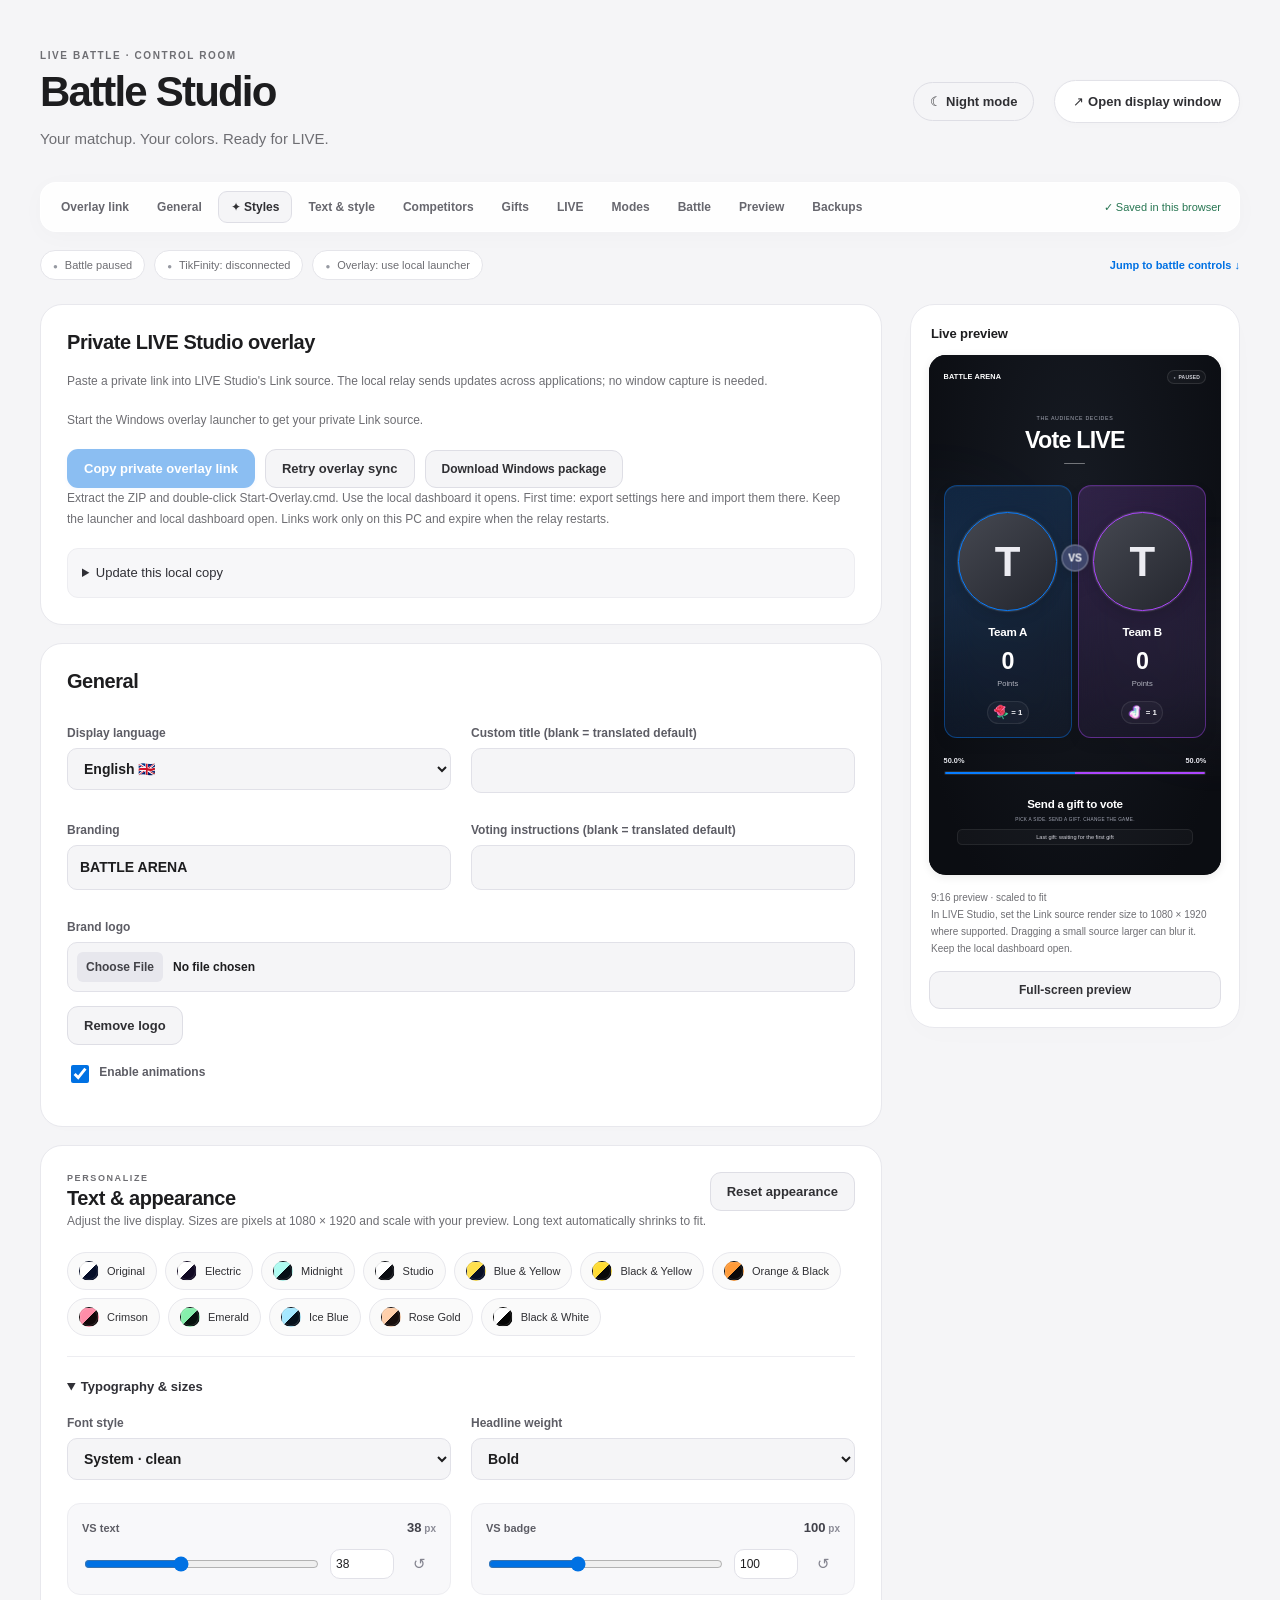
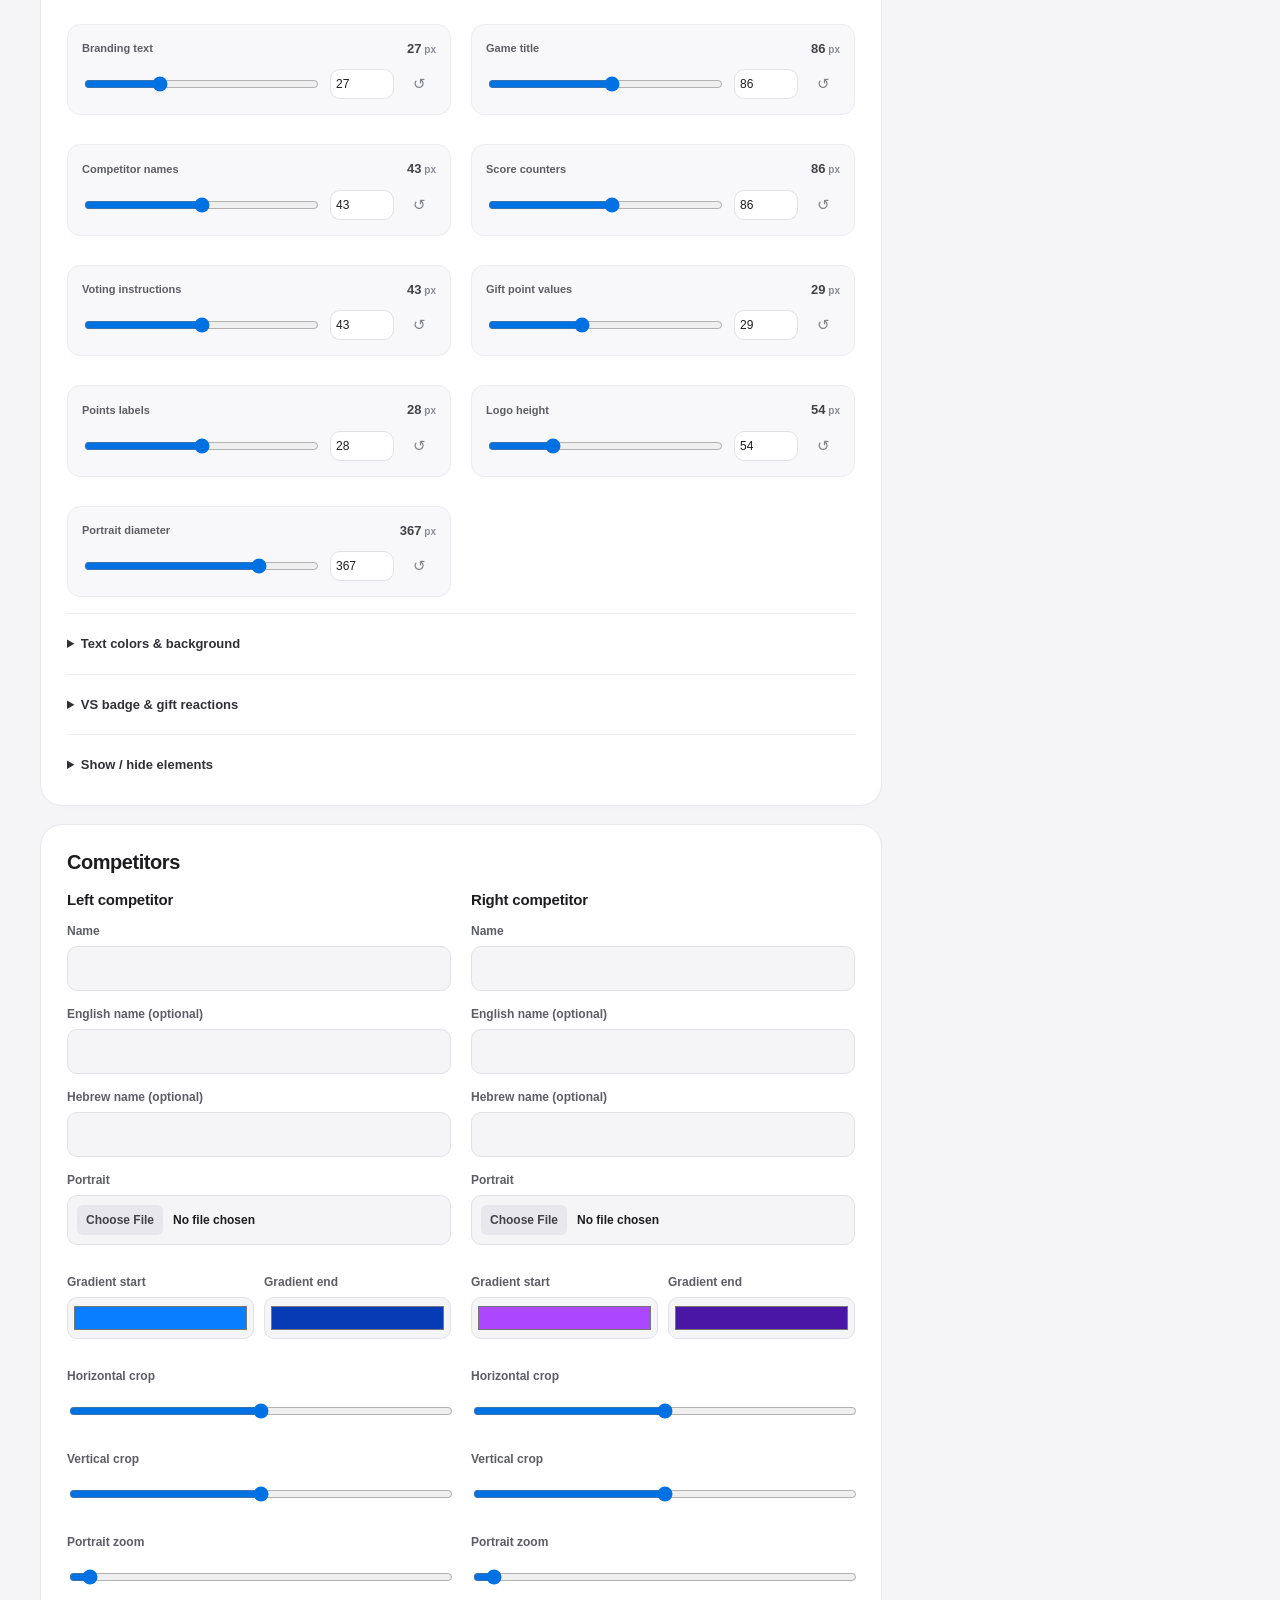
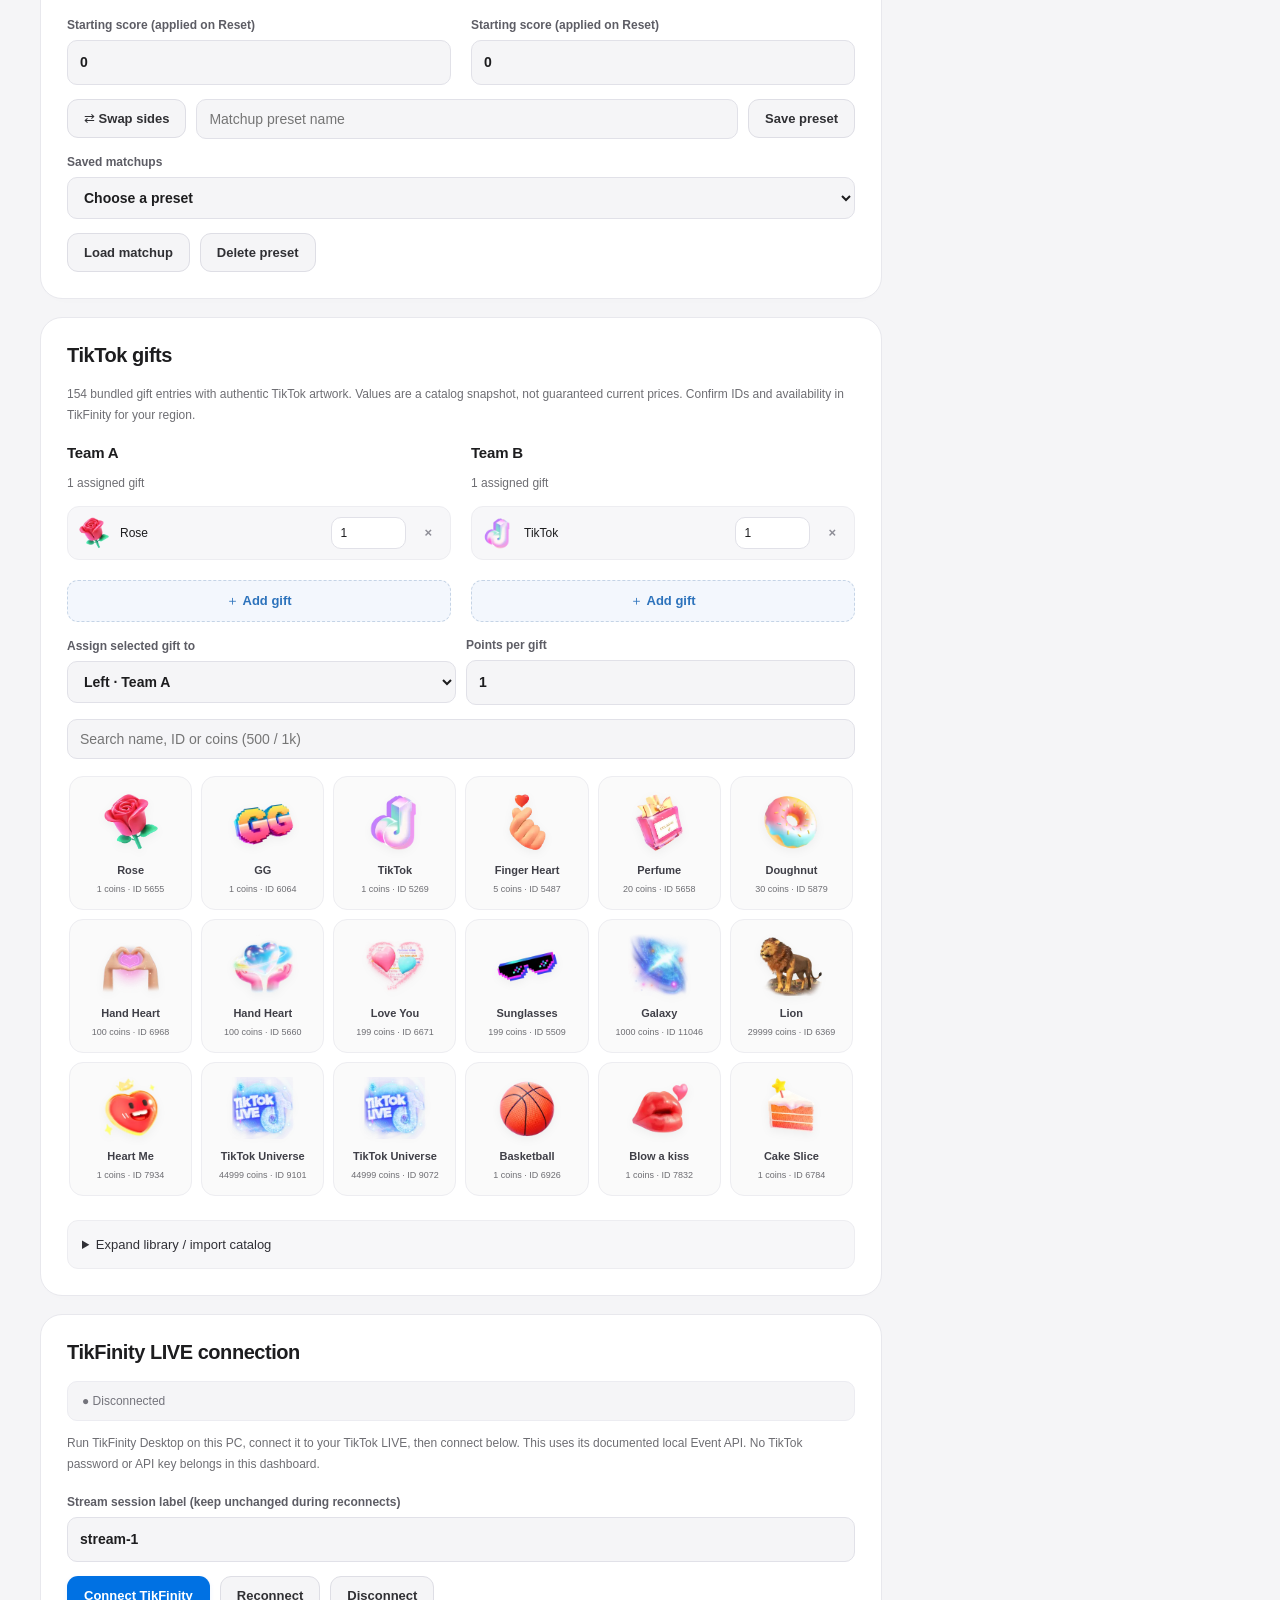
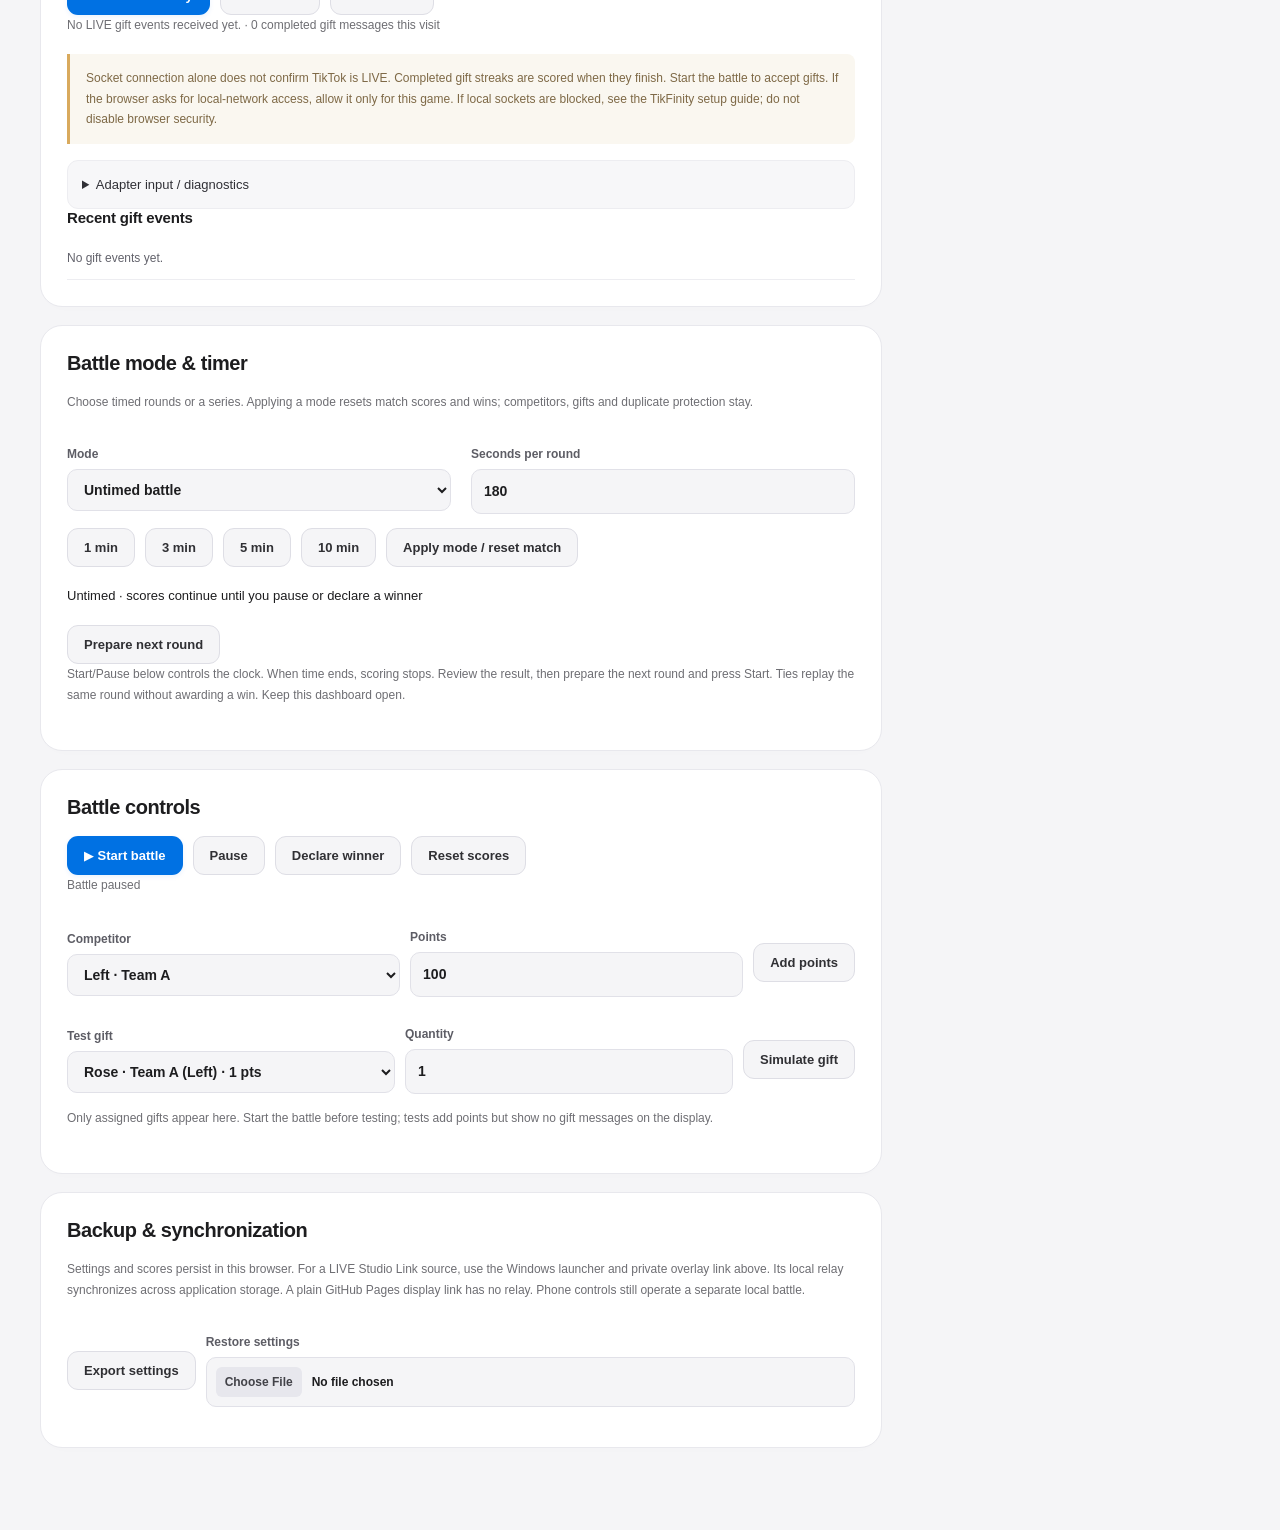
==== admin.html @ 7066bd27 "Add timed single-round, best-of-three and best-of-five modes with synchronized countdowns and win ma" ====
<!doctype html><html lang="en"><meta charset="utf-8"><meta http-equiv="Content-Security-Policy" content="default-src 'none'; script-src 'self'; style-src 'self' 'unsafe-inline'; img-src 'self' data: https:; font-src 'self'; connect-src 'self' ws://localhost:21213; frame-src 'self'; object-src 'none'; base-uri 'none'; form-action 'none'"><meta name="referrer" content="no-referrer"><meta name="viewport" content="width=device-width,initial-scale=1"><title>LIVE Battle • Control room</title><link rel="stylesheet" href="style.css"><body class="dashboard"><main class="admin"><header class="top"><div><div class="eyebrow">LIVE BATTLE · CONTROL ROOM</div><h1>Battle Studio</h1><p class="muted">Your matchup. Your colors. Ready for LIVE.</p></div><button id="night-mode" type="button" aria-label="Switch dashboard to night mode" aria-pressed="false">☾ Night mode</button><a class="button" href="index.html" target="battle-display">↗ Open display window</a></header><nav class="editor-nav" aria-label="Editor sections"><a href="#overlay-setup">Overlay link</a><a href="#general">General</a><button data-action="open-styles" type="button">✦ Styles</button><a href="#appearance">Text & style</a><a href="#competitors">Competitors</a><a href="#gifts">Gifts</a><a href="#live-connection">LIVE</a><a href="#match-modes">Modes</a><a href="#battle-controls">Battle</a><a href="#preview">Preview</a><a href="#backups">Backups</a><span id="save-state" role="status">✓ Saved in this browser</span></nav><section id="session-summary" class="session-summary" aria-label="Battle and connection summary"><span id="summary-battle"></span><span id="summary-live"></span><span id="summary-overlay"></span><a href="#battle-controls">Jump to battle controls ↓</a></section><div class="workspace"><div id="controls"></div><aside class="preview" id="preview"><h3>Live preview</h3><iframe title="Live battle preview" src="index.html"></iframe><p class="muted">9:16 preview · scaled to fit<br>In LIVE Studio, set the Link source render size to 1080 × 1920 where supported. Dragging a small source larger can blur it. Keep the local dashboard open.</p><button id="fullscreen">Full-screen preview</button></aside></div></main><dialog id="styles-dialog" class="styles-dialog" aria-labelledby="styles-heading"><header class="section-heading"><div><div class="eyebrow">CHOOSE YOUR LOOK</div><h2 id="styles-heading">Battle styles</h2></div><button data-action="close-styles" aria-label="Close styles">×</button></header><p class="muted">Choose a complete look, then fine-tune colors, fonts and VS controls. Competitors, photos, scores, gifts and visibility settings stay unchanged.</p><div id="styles-gallery" class="styles-gallery"></div></dialog><div id="toast" class="toast" role="status" aria-live="polite" hidden></div><dialog id="gift-dialog" class="gift-dialog" aria-labelledby="slot-heading"><header class="section-heading"><h2 id="slot-heading">Add gift</h2><button data-action="close-gift-slot" aria-label="Close gift picker">×</button></header><p class="muted">Choose an additional gift. Your existing gifts stay assigned. Gifts already used by either competitor are unavailable here.</p><div class="two-col"><label>Search gifts<input id="slot-search" type="search" placeholder="Name or gift ID"></label><label>Points per gift<input id="slot-points" type="number" min="1" max="1000000000" step="1" value="1"></label></div><div id="slot-gallery" class="catalog"></div><p class="muted">Click an available gift to add its new slot. Press Esc to cancel.</p></dialog><script type="module" src="admin.js"></script></body></html>
---- style.css ----
:root{color-scheme:light;font-family:-apple-system,BlinkMacSystemFont,"Segoe UI",Arial,"Noto Sans Hebrew",sans-serif;color:#1d1d1f;background:#f5f5f7;font-synthesis:none;-webkit-font-smoothing:antialiased;--blue:#0071e3;--ink:#1d1d1f;--secondary:#6e6e73;--line:#e5e5ea;--surface:#fff;--field:#f5f5f7}
*{box-sizing:border-box}body{margin:0}button,input,select,textarea{font:inherit}button,a.button{cursor:pointer;display:inline-flex;align-items:center;justify-content:center;gap:7px;border:1px solid #dedee5;border-radius:11px;background:#f5f5f7;color:#303034;padding:11px 16px;font-size:13px;font-weight:600;text-decoration:none;transition:background .16s,border-color .16s,transform .16s}button:hover,a.button:hover{background:#eaeaf0;border-color:#c8c8d1}button:active,a.button:active{transform:scale(.98)}button.primary{background:var(--blue);border-color:transparent;color:white;box-shadow:0 2px 5px #0071e315}button.primary:hover{background:#0077ed}button:disabled{cursor:not-allowed;opacity:.45;transform:none}button:focus-visible,a:focus-visible,input:focus-visible,select:focus-visible,textarea:focus-visible,summary:focus-visible{outline:3px solid #007aff77;outline-offset:3px}input,select,textarea{width:100%;min-width:0;background:var(--field);border:1px solid #e1e1e8;color:var(--ink);border-radius:10px;padding:11px 12px;font-size:14px}input:focus,select:focus,textarea:focus{border-color:#80b6f1}input[type=checkbox]{width:18px;height:18px;accent-color:var(--blue);vertical-align:middle;margin-inline-end:7px}input[type=color]{height:42px;padding:4px;cursor:pointer}input[type=range]{accent-color:var(--blue)}input[type=file]{font-size:12px;padding:9px}input::file-selector-button{border:0;border-radius:6px;padding:6px 9px;margin-inline-end:10px;background:#e7e7ed;color:#424248;font:inherit}input:disabled{opacity:.6}label{display:block;color:#5d5d65;font-size:12px;font-weight:600;line-height:1.5;margin:14px 0}label input,label select{margin-top:6px}h1,h2,h3,p{margin-top:0}h1,h2,h3{color:inherit}html{scroll-behavior:smooth;scroll-padding-top:100px}summary{cursor:pointer;color:#303036;font-size:13px;line-height:1.5}::selection{background:#007aff25}
/* Control room */
.admin{max-width:1450px;margin:auto;padding:42px 40px 64px}.top{display:flex;justify-content:space-between;align-items:center;gap:20px;margin:8px 0 30px}.top .eyebrow{margin-bottom:8px}.top h1{font-size:42px;font-weight:700;line-height:1.1;letter-spacing:-1.8px;margin:0 0 11px}.top .muted{font-size:15px;max-width:560px;margin:0}.top>a.button{background:white;border-color:#e2e2e8;box-shadow:0 2px 10px #00000004;padding:13px 18px;border-radius:30px;white-space:nowrap}.eyebrow{font-size:10px;font-weight:700;color:#6e6e73;letter-spacing:1.6px}.muted{color:var(--secondary);font-size:12px;line-height:1.75}.editor-nav{position:sticky;top:12px;z-index:5;display:flex;align-items:center;flex-wrap:wrap;gap:4px;padding:8px;background:#ffffffd9;backdrop-filter:blur(24px);-webkit-backdrop-filter:blur(24px);border:1px solid #ffffffef;border-radius:16px;box-shadow:0 4px 25px #00000006;margin:0 0 26px}.editor-nav a{font-size:12px;font-weight:600;color:#67676e;text-decoration:none;border-radius:9px;padding:9px 12px;transition:background .16s,color .16s}.editor-nav a:hover{background:#f0f0f5;color:#1d1d1f}.editor-nav #save-state{margin-inline-start:auto;color:#267551;font-size:11px;white-space:nowrap;padding:6px 10px}.editor-nav #save-state.save-error{color:#b13a35}.workspace{display:grid;grid-template-columns:minmax(0,1fr) 330px;gap:28px;align-items:start}.panel{background:var(--surface);border:1px solid #e8e8ed;border-radius:22px;padding:26px;margin-bottom:18px;box-shadow:0 4px 18px #00000002;scroll-margin-top:95px}.panel h2{font-size:20px;letter-spacing:-.45px;font-weight:650;margin-bottom:17px}.panel h3{font-size:15px;letter-spacing:-.2px;font-weight:650;margin-bottom:12px}.panel>.muted{margin-bottom:18px}.row{display:flex;gap:10px;align-items:center;flex-wrap:wrap}.row>*{flex:1;min-width:0}.row button,.row a.button{flex:initial}.row a.button{font-size:12px;text-align:center}.two-col{display:grid;grid-template-columns:minmax(0,1fr) minmax(0,1fr);gap:20px}.section-heading{display:flex;align-items:center;justify-content:space-between;gap:15px}.section-heading h2{margin:4px 0 0}.section-heading .eyebrow{font-size:9px}.small{font-size:12px}.panel details{margin-top:16px}.panel details:not(.design-group){padding:14px;background:#f7f7f9;border:1px solid #ededf1;border-radius:11px}.notice{border-inline-start:3px solid #d9aa5d;background:#faf7f0;border-radius:0 8px 8px 0;padding:14px 16px;font-size:12px;line-height:1.7;color:#7e6946}.status{font-size:12px;color:#847052}.toast{position:fixed;bottom:24px;left:50%;transform:translateX(-50%);max-width:min(560px,92vw);background:#29292eec;backdrop-filter:blur(20px);color:#fff;padding:14px 21px;border:1px solid #ffffff16;border-radius:14px;box-shadow:0 8px 35px #0002;z-index:20;font-size:13px;line-height:1.5}.portrait-control{width:72px;height:72px;object-fit:cover;border-radius:50%;border:3px solid #fff;box-shadow:0 0 0 1px #e5e5eb;margin-inline-end:12px;vertical-align:middle}.event-list{max-height:200px;overflow:auto;font-size:12px}.event-list p{padding:10px 0;border-bottom:1px solid #ededf1;color:#62626b;margin:0}
/* Appearance */
.design-panel{background:#fff}.design-group{margin-top:20px;border-top:1px solid #ededf1;padding-top:16px}.design-group summary{font-weight:600;font-size:13px;padding:4px 0}.design-control{min-width:0;background:#f8f8fa;padding:14px;border:1px solid #ededf1;border-radius:13px;margin-top:9px}.design-control>label{display:flex;justify-content:space-between;gap:8px;align-items:center;margin:0 0 10px;font-size:11px}.design-control label span{font-size:10px;color:#8b8b96;white-space:nowrap}.design-control output{font-weight:650;font-size:13px;color:#42424a;font-variant-numeric:tabular-nums}.design-range{display:flex;align-items:center;gap:9px}.design-range input[type=range]{flex:1;min-width:0;padding:0;height:24px;background:transparent;border:0}.design-range input[type=number]{width:64px;background:white;padding:7px 5px;font-size:12px}.design-range button{padding:6px 9px;font-size:15px;background:transparent;border-color:transparent;color:#858590}.theme-picker{display:flex;gap:8px;flex-wrap:wrap;margin:20px 0}.theme-picker button{display:flex;align-items:center;gap:8px;font-size:11px;font-weight:500;border-radius:30px;padding:8px 11px;background:#fafafa;border-color:#e8e8ed}.theme-picker button[aria-pressed=true]{border-color:#7eafe4;background:#f0f6fe;box-shadow:0 0 0 2px #0071e309}.theme-swatch{display:inline-block;flex-shrink:0;width:20px;height:20px;border-radius:50%;border:1px solid #00000012;box-shadow:inset 0 0 0 1px #ffffff22}.color-grid{display:grid;grid-template-columns:repeat(auto-fit,minmax(105px,1fr));gap:10px}.color-grid label{margin-bottom:4px}.color-grid input[type=color]{background:#f8f8fa;border-radius:11px}.visibility-grid{display:grid;grid-template-columns:1fr 1fr;gap:0 12px}.toggle{display:flex;align-items:center;gap:9px;padding:11px 12px;background:#f7f7fa;border:1px solid #efeff3;border-radius:11px;font-weight:500}.toggle input{margin:0;flex-shrink:0;width:17px;height:17px}.preview{position:sticky;top:105px;align-self:start;background:white;border:1px solid #e8e8ed;border-radius:24px;padding:18px;box-shadow:0 8px 30px #00000003;scroll-margin-top:95px}.preview h3{font-size:13px;letter-spacing:-.1px;font-weight:600;margin:3px 2px 14px}.preview iframe{display:block;width:100%;aspect-ratio:9/16;border:0;border-radius:17px;background:#0a0b0e;box-shadow:0 2px 10px #00000015}.preview>.muted{font-size:10px;margin:14px 2px;line-height:1.7}.preview>button{width:100%;font-size:12px;background:#f5f5f7}
/* Gift picker */
.catalog{display:grid;grid-template-columns:repeat(auto-fill,minmax(110px,1fr));gap:9px;max-height:430px;overflow:auto;margin-top:15px;padding:2px}.gift-card{display:block;min-width:0;padding:14px 7px 12px;text-align:center;background:#fafafa;border-color:#ededf1;border-radius:14px}.gift-card:hover{background:#f2f5f9;border-color:#cad9e9}.gift-card img{display:block;width:62px;height:62px;object-fit:contain;margin:0 auto 10px;filter:drop-shadow(0 3px 4px #0000000c)}.gift-card b{display:block;font-size:11px;font-weight:600;color:#3f3f47;line-height:1.4}.gift-card small{display:block;font-size:9px;font-weight:400;color:#6e6e73;margin-top:5px;line-height:1.5}.mapping{display:flex;align-items:center;gap:9px;margin:8px 0;background:#f7f7f9;padding:9px;border:1px solid #ededf1;border-radius:12px}.mapping img{width:34px;height:34px;object-fit:contain}.mapping span{flex:1;min-width:0;overflow-wrap:anywhere;font-size:12px}.mapping input{width:75px;background:white;font-size:12px;padding:8px}.mapping button{padding:5px 8px;color:#8d8d96;background:transparent;border-color:transparent}.add-gift-button{width:100%;margin-top:12px;border-style:dashed;border-color:#c5d4e6;background:#f3f7fd;color:#2d73bc;padding:11px}.gift-dialog{width:min(720px,94vw);max-height:88vh;overflow:auto;border:1px solid #e2e2e9;border-radius:24px;background:#fffffffa;backdrop-filter:blur(24px);color:var(--ink);padding:25px;box-shadow:0 25px 100px #0002}.gift-dialog::backdrop{background:#15151e66;backdrop-filter:blur(7px)}.gift-dialog h2{font-size:20px;letter-spacing:-.5px;margin:0}.gift-dialog .section-heading{margin-bottom:13px}.gift-dialog .catalog{max-height:46vh}.gift-used{display:block;font-size:9px;color:#6e6e73;margin-top:5px}.gift-card:disabled{opacity:.4}.gift-dialog .gift-card:focus-visible{outline-offset:-3px}#live-status{padding:12px 14px;background:#f5f5f7;border:1px solid #ececf1;border-radius:10px;margin-bottom:12px;color:#74747c}#live-status[data-state=connected],#overlay-status[data-state=ready]{color:#267551}#live-status[data-state=error],#live-status[data-state=warning],#overlay-status[data-state=error]{color:#a66a23}
/* Broadcast canvas */
.display{color-scheme:dark;background:#08090c;display:grid;place-items:center;min-height:100vh;color:#f5f5f7}.game{width:min(100vw,56.25vh);aspect-ratio:9/16;position:relative;overflow:hidden;background:radial-gradient(ellipse at 50% 30%,color-mix(in srgb,var(--glow,#202631),var(--background,#0b0d12) 45%),var(--background,#0b0d12) 85%);container-type:inline-size;padding:5cqw;color:#f5f5f7}.scene{position:relative;width:100%;transform-origin:top center}.game header{display:flex;justify-content:space-between;align-items:center;gap:3cqw;position:relative;min-height:5cqw}.game .brand{font-size:var(--brandSize,2.5cqw);font-weight:600;color:var(--brandColor,#f5f5f7);letter-spacing:.05cqw;display:flex;align-items:center;gap:2cqw;min-width:0;max-width:72%;line-height:1.25;overflow-wrap:anywhere}.game .brand-text{min-width:0;display:block;overflow-wrap:anywhere;line-height:1.25}.game .brand img{height:var(--logoSize,5cqw);max-width:25cqw;object-fit:contain;flex-shrink:0}.live-dot{font-size:1.9cqw;font-weight:600;border:1px solid #ffffff1c;background:#ffffff08;border-radius:5cqw;padding:1.2cqw 2cqw;color:#d1d1d8;white-space:nowrap;flex-shrink:0;letter-spacing:.08cqw}.live-dot:before{content:'●';color:#9699a7;margin-inline-end:1cqw;font-size:1.4cqw}.intro{text-align:center;letter-spacing:.25cqw;color:#a7aab7;font-size:2cqw;font-weight:500;margin-top:12cqw}.game h1{text-align:center;font-size:var(--titleSize,8cqw);color:var(--titleColor,#f5f5f7);line-height:1.12;letter-spacing:-.3cqw;margin:2cqw 0;font-weight:var(--headline-weight,700);overflow-wrap:anywhere}.title-line{height:.3cqw;width:8cqw;background:#ffffff66;margin:4cqw auto 8cqw;border-radius:4cqw}.arena{display:flex;position:relative;gap:2.4cqw;direction:ltr}.team{width:50%;min-width:0;text-align:center;border:1px solid color-mix(in srgb,var(--team),transparent 60%);border-radius:5cqw;padding:3cqw 1.5cqw 5cqw;background:linear-gradient(155deg,color-mix(in srgb,var(--team),transparent 84%),color-mix(in srgb,var(--team2),transparent 94%)),#ffffff04;box-shadow:inset 0 1px 0 #ffffff0d,0 2cqw 5cqw #00000015;backdrop-filter:blur(16px)}.leader{color:#f0d79a;font-size:2.5cqw;font-weight:600;height:7cqw;letter-spacing:0}.game .portrait{position:relative;border-radius:50%;width:min(var(--portraitSize,34cqw),100%);height:auto;aspect-ratio:1;margin:auto;border:.6cqw solid var(--team);outline:.2cqw solid #ffffff20;overflow:hidden;background:linear-gradient(140deg,#454851,#24262e);box-shadow:0 0 0 .7cqw #ffffff04,0 2cqw 5cqw #00000024}.portrait img{position:absolute;inset:0;width:100%;height:100%;object-fit:cover}.initial{position:absolute;inset:0;display:grid;place-items:center;font-size:16cqw;font-weight:600;color:#ececf2}.game .team h2{font-size:var(--nameSize,4cqw);color:var(--nameColor,#f5f5f7);font-weight:var(--headline-weight,700);line-height:1.25;letter-spacing:-.1cqw;overflow-wrap:anywhere;margin:5cqw 0 3cqw;min-height:0}.game .score{font-size:var(--scoreSize,8cqw);color:var(--scoreColor,#fff);letter-spacing:-.2cqw;font-weight:var(--headline-weight,700);font-variant-numeric:tabular-nums;line-height:1.25;white-space:nowrap}.game .points{font-size:var(--labelSize,2.6cqw);color:#b1b3be;margin:1cqw 0 5cqw;font-weight:400}.vs{position:absolute;left:50%;top:29%;transform:translate(-50%,-50%);background:linear-gradient(145deg,#5c6073bb,#343849ee);border:.2cqw solid #ffffff40;border-radius:50%;width:10cqw;height:10cqw;display:grid;place-items:center;font-size:3cqw;font-weight:650;letter-spacing:-.05cqw;box-shadow:0 1cqw 4cqw #00000024;backdrop-filter:blur(20px)}.gift-pills{display:flex;justify-content:center;gap:1.5cqw;flex-wrap:wrap}.game .pill{display:flex;align-items:center;gap:1cqw;background:#ffffff08;border:1px solid #ffffff16;border-radius:9cqw;padding:1cqw 2cqw;font-size:var(--giftSize,2.7cqw);font-weight:600;color:#f4f4f7}.pill img{width:6cqw;height:6cqw;object-fit:contain}.balance{margin-top:7cqw;direction:ltr}.percent{display:flex;justify-content:space-between;font-size:2.8cqw;margin-bottom:2cqw;color:#e8e9ef;font-variant-numeric:tabular-nums}.percent b{font-weight:600}.track{display:flex;height:1.5cqw;border-radius:6cqw;overflow:hidden;background:#ffffff0b;border:1px solid #ffffff12}.track>div{transition:width .6s}.game footer{text-align:center;margin-top:8cqw}.game footer strong{display:block;font-size:var(--instructionSize,4cqw);font-weight:600;letter-spacing:-.1cqw;color:var(--instructionColor,#f5f5f7);line-height:1.3;overflow-wrap:anywhere}.game footer p{font-size:1.8cqw;line-height:1.7;letter-spacing:.1cqw;color:#a4a7b5;margin-top:2cqw;font-weight:400}.event{font-size:2.5cqw;color:#c4c9d8;min-height:4cqw;overflow-wrap:anywhere;line-height:1.3}.orb{position:absolute;width:50cqw;height:50cqw;filter:blur(18cqw);opacity:.08;pointer-events:none}.one{background:#87bfff;top:30%;left:-30%}.two{background:#b5a0e8;top:45%;right:-30%}.hit .score{animation:pop .4s}@keyframes pop{50%{transform:scale(1.06);color:#fff}}.still *{animation:none!important;transition:none!important}.overlay-message{font-size:4cqw;line-height:1.6;text-align:center;margin:25cqw 4cqw;color:#d2d4df}.game.themed-panels .vs{background:linear-gradient(135deg,color-mix(in srgb,var(--panelA),#171820 50%),color-mix(in srgb,var(--panelB),#171820 50%));border-color:color-mix(in srgb,var(--panelA),#ffffff55 50%)}.game.themed-panels .title-line{background:color-mix(in srgb,var(--scoreColor),transparent 40%)}.game.themed-panels .intro{color:color-mix(in srgb,var(--brandColor),transparent 30%)}.game.themed-panels .one{background:var(--panelA)}.game.themed-panels .two{background:var(--panelB)}.game.themed-panels .pill{background:color-mix(in srgb,var(--background),var(--panelA) 10%)}.game.themed-panels footer p{color:color-mix(in srgb,var(--instructionColor),transparent 40%)}.game.hide-brand .brand,.game.hide-title h1,.game.hide-title .title-line,.game.hide-instructions footer strong,.game.hide-subtitle .intro,.game.hide-subtitle footer p,.game.hide-events .event,.game.hide-gifts .gift-pills,.game.hide-point-labels .points{display:none}.game.hide-brand header{justify-content:flex-end}.game.hide-subtitle h1{margin-top:8cqw}.game.hide-title .arena{margin-top:8cqw}
/* Small screens */
@media(max-width:1050px){.admin{padding:28px 22px 48px}.workspace{grid-template-columns:minmax(0,1fr) 280px;gap:20px}.panel{padding:22px}.editor-nav a{padding:8px 10px;font-size:11px}.editor-nav #save-state{font-size:9px}}
@media(max-width:900px){.workspace{grid-template-columns:1fr}.preview{position:static;max-width:350px;margin:auto;width:100%}.top h1{font-size:36px}.preview{scroll-margin-top:110px}}
@media(max-width:600px){.admin{padding:22px 14px 40px}.top{align-items:flex-start;gap:17px;flex-direction:column;margin-bottom:23px}.top h1{font-size:36px}.top .muted{font-size:13px}.top>a.button{padding:10px 14px;font-size:12px}.editor-nav{top:5px;padding:7px;border-radius:13px;gap:1px;margin-bottom:18px}.editor-nav a{padding:7px 8px;font-size:10px}.editor-nav #save-state{width:100%;padding:3px 8px;margin:0;font-size:9px}.two-col{grid-template-columns:minmax(0,1fr);gap:2px}.panel{padding:20px 17px;border-radius:18px}.panel h2{font-size:19px}.section-heading{align-items:flex-start}.section-heading button{font-size:10px;padding:8px 10px}.design-range input[type=number]{width:58px}.visibility-grid{grid-template-columns:1fr}.row{gap:8px}.row>*{min-width:100px}.row button,.row a.button{padding:10px 12px;font-size:11px}.mapping{gap:7px}.mapping input{width:65px}.theme-picker{gap:6px}.theme-picker button{font-size:10px;padding:7px 9px}.color-grid{grid-template-columns:repeat(3,minmax(0,1fr));gap:9px}.gift-dialog{padding:19px 16px;border-radius:20px}.gift-dialog .two-col{gap:0}.gift-dialog .section-heading h2{font-size:18px}.catalog{grid-template-columns:repeat(auto-fill,minmax(100px,1fr))}.preview{scroll-margin-top:130px}}
@media(prefers-reduced-motion:reduce){html{scroll-behavior:auto}*{animation:none!important;transition:none!important}}

.section-heading h2{min-width:0;overflow-wrap:anywhere}.section-heading>button{flex-shrink:0}.live-dot[data-state=live]:before{color:#7dd8b1}.live-dot[data-state=finished]:before{color:#ead19b}

/* Dashboard-only monochrome night mode; broadcast appearance stays independent. */
html[data-dashboard-mode=dark]{color-scheme:dark;color:#f5f5f7;background:#080808;--blue:#e8e8ed;--ink:#f5f5f7;--secondary:#aaaab0;--line:#343438;--surface:#171719;--field:#222225}
[data-dashboard-mode=dark] .dashboard{background:#080808;color:#f5f5f7}
[data-dashboard-mode=dark] :is(.panel,.design-panel,.preview,.gift-dialog){background:#171719;border-color:#343438;color:#f5f5f7}
[data-dashboard-mode=dark] .editor-nav{background:#171719ed;border-color:#343438}
[data-dashboard-mode=dark] :is(button,a.button,.top>a.button,.theme-picker button){background:#28282b;color:#f5f5f7;border-color:#444449;box-shadow:none}
[data-dashboard-mode=dark] :is(button,a.button):hover{background:#3a3a3e}
[data-dashboard-mode=dark] button.primary{background:#f5f5f7;color:#111;border-color:#f5f5f7}
[data-dashboard-mode=dark] :is(.editor-nav a,label,summary,.eyebrow,.event-list p,.design-control output){color:#c9c9cf}
[data-dashboard-mode=dark] :is(.design-control,.toggle,.panel details:not(.design-group),.gift-card,.design-range input[type=number],.color-grid input[type=color]){background:#222225;border-color:#38383d;color:#f5f5f7}
[data-dashboard-mode=dark] :is(input,select,textarea){border-color:#444449}
[data-dashboard-mode=dark] :is(.design-group,.event-list p,.mapping){border-color:#38383d}
[data-dashboard-mode=dark] .gift-card small{color:#b8b8bf}
[data-dashboard-mode=dark] .theme-picker button[aria-pressed=true]{background:#444449;border-color:#eee}
[data-dashboard-mode=dark] :is(.editor-nav #save-state,.status){color:#ccc}
[data-dashboard-mode=dark] .notice{background:#26231d;color:#e1d2b2}
[data-dashboard-mode=dark] .editor-nav a:hover{background:#333;color:#fff}
#night-mode{white-space:nowrap;border-radius:30px;margin-inline-start:auto}
@media(max-width:600px){#night-mode{margin-inline-start:0}}

/* Event-driven spectator details and editable VS badge. */
.game .vs{width:var(--vsBadgeSize);height:var(--vsBadgeSize);font-size:var(--vsSize);color:var(--vsColor,#fff);background:color-mix(in srgb,var(--vsBackgroundColor,#454e75),transparent 15%);border:1px solid color-mix(in srgb,var(--vsColor,#fff),transparent 65%)}
.game .vs span{display:block;max-width:100%;overflow:hidden;line-height:1.1;overflow-wrap:anywhere}
.game .vs-circle{background:var(--vsBackgroundColor);backdrop-filter:none}
.game .vs-diamond{border-radius:20%;transform:translate(-50%,-50%) rotate(45deg)}
.game .vs-diamond span{transform:rotate(-45deg);max-width:85%}
.game .vs-minimal{background:none;border:0;box-shadow:none;backdrop-filter:none}
.last-gift{font-size:2.15cqw;line-height:1.5;color:#d4d4dc;margin:1.5cqw auto 0;padding:1.2cqw 2cqw;background:#ffffff08;border:1px solid #ffffff14;border-radius:2cqw;max-width:90%;overflow-wrap:anywhere;font-variant-numeric:tabular-nums}
.gift-burst{position:absolute;z-index:8;top:66%;left:5%;width:90%;padding:2cqw 3cqw;border-radius:3cqw;border:1px solid #ffffff70;background:#141822ee;color:#fff;font-size:3cqw;font-weight:700;text-align:center;overflow-wrap:anywhere;box-shadow:0 1cqw 5cqw #0008;animation:gift-pop .35s ease-out}
.gift-spotlight{animation:gift-spotlight 1s ease-out 2!important}
@keyframes gift-pop{from{opacity:0;translate:0 2cqw;scale:.95}to{opacity:1;translate:0 0;scale:1}}
@keyframes gift-spotlight{50%{box-shadow:0 0 6cqw color-mix(in srgb,var(--team),transparent 20%);border-color:#fff}}
.still .gift-burst{animation:none}.still .gift-spotlight{animation:none!important}
@media(prefers-reduced-motion:reduce){.gift-spotlight,.gift-burst{animation:none!important}}

/* Full display looks, separate from the color palette controls. */
.styles-dialog{position:fixed;inset:50% 0 auto;margin:0 auto;transform:translateY(-50%);width:min(900px,94vw);max-height:90vh;overflow:auto;background:#fff;color:#1d1d1f;border:1px solid #dedee5;border-radius:24px;padding:26px}.styles-dialog::backdrop{position:fixed;inset:0;background:#0009;backdrop-filter:blur(8px)}.styles-gallery{display:grid;grid-template-columns:repeat(3,minmax(0,1fr));gap:15px}.style-card{display:flex;flex-direction:column;align-items:stretch;text-align:start;padding:12px;gap:10px;white-space:normal}.style-card>span:last-child{font-size:11px;line-height:1.5;color:var(--secondary);font-weight:400}.style-card[aria-pressed=true]{border-color:#0071e3;box-shadow:0 0 0 2px #0071e322}.style-mini{display:block;aspect-ratio:9/10;background:radial-gradient(ellipse at top,#112758,#070a15);border-radius:12px;padding:12px;color:white;position:relative;overflow:hidden}.mini-title{display:block;text-align:center;font-size:14px;font-weight:900;margin:8px 0 18px}.mini-arena{display:flex;gap:7px;position:relative}.mini-team{display:flex;flex:1;flex-direction:column;align-items:center;gap:14px;background:linear-gradient(140deg,var(--mini-a),#141329);border-radius:12px;padding:16px 3px}.mini-team:last-child{background:linear-gradient(140deg,var(--mini-b),#12213b)}.mini-team i{width:54px;max-width:95%;aspect-ratio:1;border-radius:50%;border:3px solid #fff;display:grid;place-items:center;background:#ffffff40;font-style:normal;font-size:20px}.mini-team b{font-size:17px;font-variant-numeric:tabular-nums}.mini-vs{position:absolute;left:50%;top:30%;translate:-50% 0;border-radius:50%;border:2px solid white;background:#167aff;padding:7px;font-size:12px;font-weight:900}.mini-track{display:block;height:8px;background:linear-gradient(to right,var(--mini-a) 40%,var(--mini-b) 40%);margin-top:16px;border-radius:10px}.style-mini-studio .mini-team{background:#ffffff15;border:1px solid #ffffff25}.style-mini-gold{background:#14100a}.style-mini-minimal{filter:grayscale(1);background:#080808}.style-mini-sports .mini-team{border-radius:3px}.style-mini-neon .mini-team{box-shadow:inset 0 0 14px var(--mini-a)}
[data-dashboard-mode=dark] .styles-dialog{background:#171719;color:#f5f5f7;border-color:#343438}.editor-nav>button{font-size:12px;padding:8px 12px;border-radius:9px}
.game[data-look=liveBattle]{background:repeating-linear-gradient(90deg,#ffffff02 0,#ffffff02 1px,transparent 1px,transparent 6cqw),radial-gradient(ellipse at 50% 20%,var(--glow),var(--background) 70%);padding:4cqw 2cqw}
.game[data-look=liveBattle] .intro{margin-top:5cqw}.game[data-look=liveBattle] h1{text-shadow:0 .3cqw .3cqw #000,0 0 .5cqw #000}.game[data-look=liveBattle] .title-line{margin:2cqw auto 5cqw}
.game[data-look=liveBattle] .arena{gap:3cqw}.game[data-look=liveBattle] .team{background:linear-gradient(165deg,var(--team),color-mix(in srgb,var(--team),#00116a 65%));border:.45cqw solid #ffffff88;border-radius:4cqw;padding:3cqw 1cqw 6cqw;box-shadow:0 0 3cqw #ffffff15}
.game[data-look=liveBattle] .portrait{border:1cqw solid #fff;outline:0;box-shadow:0 1cqw 3cqw #0006}.game[data-look=liveBattle] .leader{color:#ffdc56;font-weight:900;height:6cqw}
.game[data-look=liveBattle] :is(.team h2,.score){text-shadow:.25cqw .25cqw 0 #080928,-.25cqw -.25cqw 0 #080928,.25cqw -.25cqw 0 #080928,-.25cqw .25cqw 0 #080928,0 .6cqw .5cqw #0008}
.game[data-look=liveBattle] .team h2{margin:3cqw 0 1.5cqw}.game[data-look=liveBattle] .points{margin-bottom:3cqw}.game[data-look=liveBattle] .vs{top:28%;border:.65cqw solid #fff;box-shadow:0 0 3cqw #78e9ff}
.game[data-look=liveBattle] .pill{background:#10105155;border:0}.game[data-look=liveBattle] .balance{margin-top:4cqw;position:relative}.game[data-look=liveBattle] .track{height:7cqw;border-radius:0;border:0}.game[data-look=liveBattle] .percent{position:absolute;inset:0;align-items:center;z-index:1;margin:0;padding:0 1.5cqw;font-size:3.5cqw;text-shadow:0 1px 3px #000}.game[data-look=liveBattle] footer{margin-top:5cqw}
.game[data-look=neon] .team{border:.4cqw solid var(--team);box-shadow:inset 0 0 4cqw color-mix(in srgb,var(--team),transparent 85%),0 0 2cqw color-mix(in srgb,var(--team),transparent 55%)}.game[data-look=neon] .portrait{box-shadow:0 0 3cqw var(--team)}.game[data-look=neon] .score{text-shadow:0 0 2cqw var(--team)}
.game[data-look=gold] .team{border:.35cqw solid var(--team);background:linear-gradient(135deg,#30281c,#0c0a08);border-radius:2cqw}.game[data-look=gold] .portrait{border-color:#f4d88b}.game[data-look=gold] .title-line{width:30cqw;background:linear-gradient(90deg,transparent,#e6b949,transparent)}
.game[data-look=sports] .team{border-radius:1cqw;border-top:1cqw solid var(--team)}.game[data-look=sports] .score{font-variant-numeric:tabular-nums;letter-spacing:.15cqw}.game[data-look=sports] .track{height:4cqw;border-radius:0}.game[data-look=sports] .portrait{border-radius:50%;border:.5cqw solid var(--team)}
.game[data-look=minimal] .team{background:#ffffff04;border-color:#ffffff25;border-radius:2cqw;box-shadow:none;backdrop-filter:none}.game[data-look=minimal] .portrait{border:.25cqw solid #eee;box-shadow:none}.game[data-look=minimal] .orb{display:none}
@media(max-width:600px){.styles-dialog{padding:18px}.styles-gallery{grid-template-columns:repeat(2,minmax(0,1fr));gap:10px}.mini-team i{width:40px}.mini-team b{font-size:13px}.mini-title{font-size:11px}.mini-vs{font-size:10px;padding:4px}.style-mini{padding:8px}.editor-nav>button{font-size:10px;padding:6px 8px}}

/* Gentle badge movement uses a separate translate so diamond styling stays intact. */
.game .vs-motion{animation:vs-drift 4s ease-in-out infinite}
@keyframes vs-drift{0%,100%{translate:0 -.45cqw}50%{translate:0 .45cqw}}
.game .gift-message{display:flex;align-items:center;justify-content:center;gap:1.5cqw;min-width:0;text-align:start;line-height:1.45;overflow-wrap:anywhere}
.game .gift-message img{width:7cqw;height:7cqw;object-fit:contain;flex-shrink:0}
.game .gift-message>div{min-width:0}.gift-sender,.gift-name{font-weight:750}.gift-sender{color:#c5e8ff}.gift-message small{display:block;font-size:.8em;color:#d1d5e2;margin-top:.3cqw}
.game .event:not(:empty){padding:1.5cqw 2cqw;margin:1.5cqw auto 0;border:1px solid #ffffff20;border-radius:2cqw;background:#ffffff08;max-width:94%}
.game .gift-burst{top:64%;font-size:3cqw}.game .gift-burst .gift-message img{width:8cqw;height:8cqw}
@media(prefers-reduced-motion:reduce){.game .vs-motion{animation:none!important;translate:none}}

/* At-a-glance controls without scrolling to connection panels. */
.session-summary{display:flex;align-items:center;flex-wrap:wrap;gap:9px;margin:-8px 0 24px;font-size:11px}.session-summary>span{border:1px solid var(--line);background:var(--surface);border-radius:30px;padding:8px 12px;color:var(--secondary)}.session-summary>span:before{content:'●';font-size:8px;margin-inline-end:7px;color:#9699a1}.session-summary>span[data-state=ready]:before{color:#25875e}.session-summary>a{margin-inline-start:auto;color:#0071e3;text-decoration:none;font-weight:600;padding:8px 0}.preview .muted{line-height:1.7}#backups{scroll-margin-top:110px}
[data-dashboard-mode=dark] .session-summary>a{color:#d1d5e5}
@media(max-width:600px){.session-summary{gap:6px}.session-summary>span{font-size:10px;padding:7px 9px}.session-summary>a{width:100%;margin:0;padding:4px;font-size:11px}}

/* Timed rounds and series results. Display clocks use the shared deadline. */
.round-banner{display:flex;align-items:center;justify-content:center;gap:2.5cqw;flex-wrap:wrap;max-width:88%;margin:0 auto 5cqw;padding:1.8cqw 3cqw;border:.25cqw solid #ffffff60;border-radius:10cqw;background:#030923b8;text-align:center;box-shadow:0 1cqw 3cqw #0004}.round-label{font-size:3cqw;font-weight:750}.round-clock{font-size:4.5cqw;font-variant-numeric:tabular-nums;line-height:1;letter-spacing:.05cqw}.round-note{flex-basis:100%;font-size:2cqw;color:#d7deed;overflow-wrap:anywhere}.round-wins{display:flex;justify-content:center;gap:1.5cqw;margin:0 0 1.7cqw}.round-dot{width:2.7cqw;height:2.7cqw;border:.3cqw solid #ffffffc9;border-radius:50%;display:block}.round-dot.won{background:#ffd45e;border-color:#ffeaa8;box-shadow:0 0 1.5cqw #ffd45e70}.clock-urgent{color:#ffd780}.match-status{margin:18px 0;font-variant-numeric:tabular-nums;line-height:1.7;font-size:13px;color:var(--ink)}.game[data-look=liveBattle] .round-banner{margin-top:-2cqw;margin-bottom:5cqw}.game[data-look=minimal] .round-banner{border-radius:2cqw;background:#141414}.game[data-look=sports] .round-banner{border-radius:1cqw}
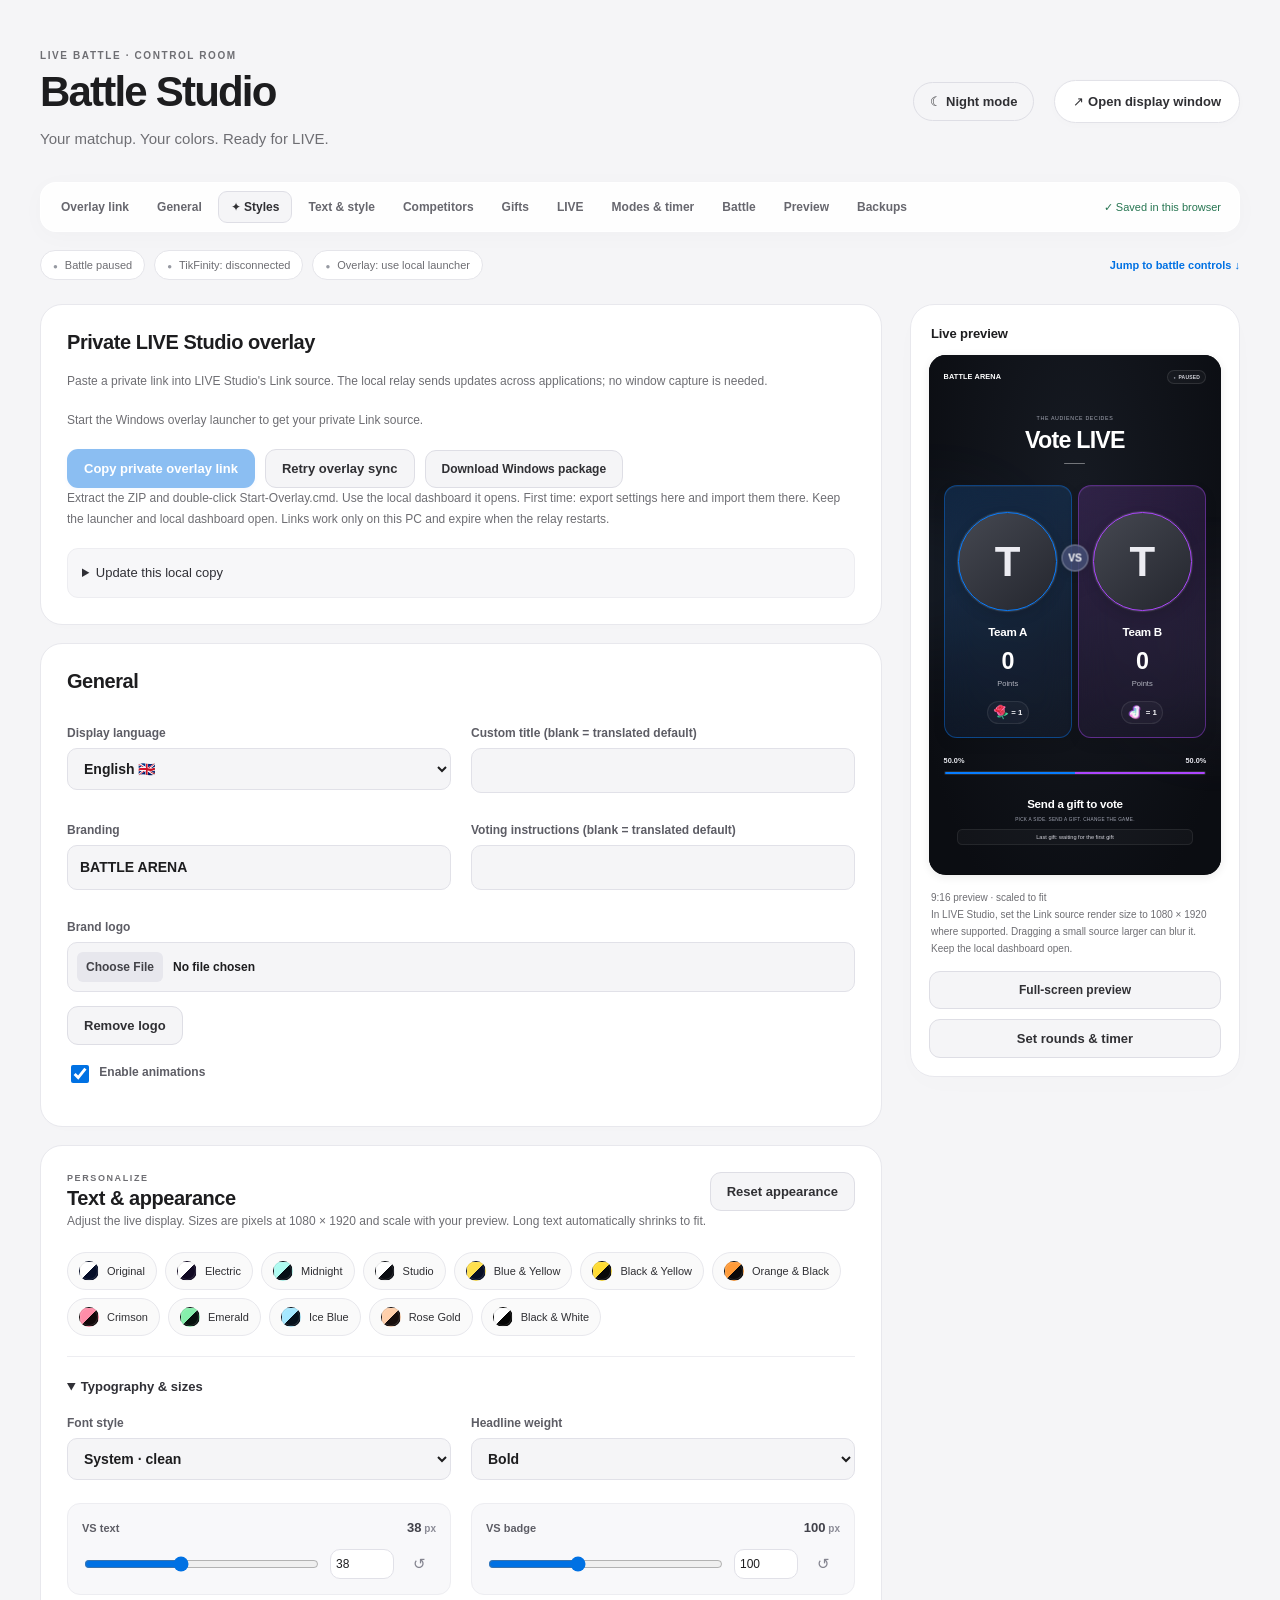
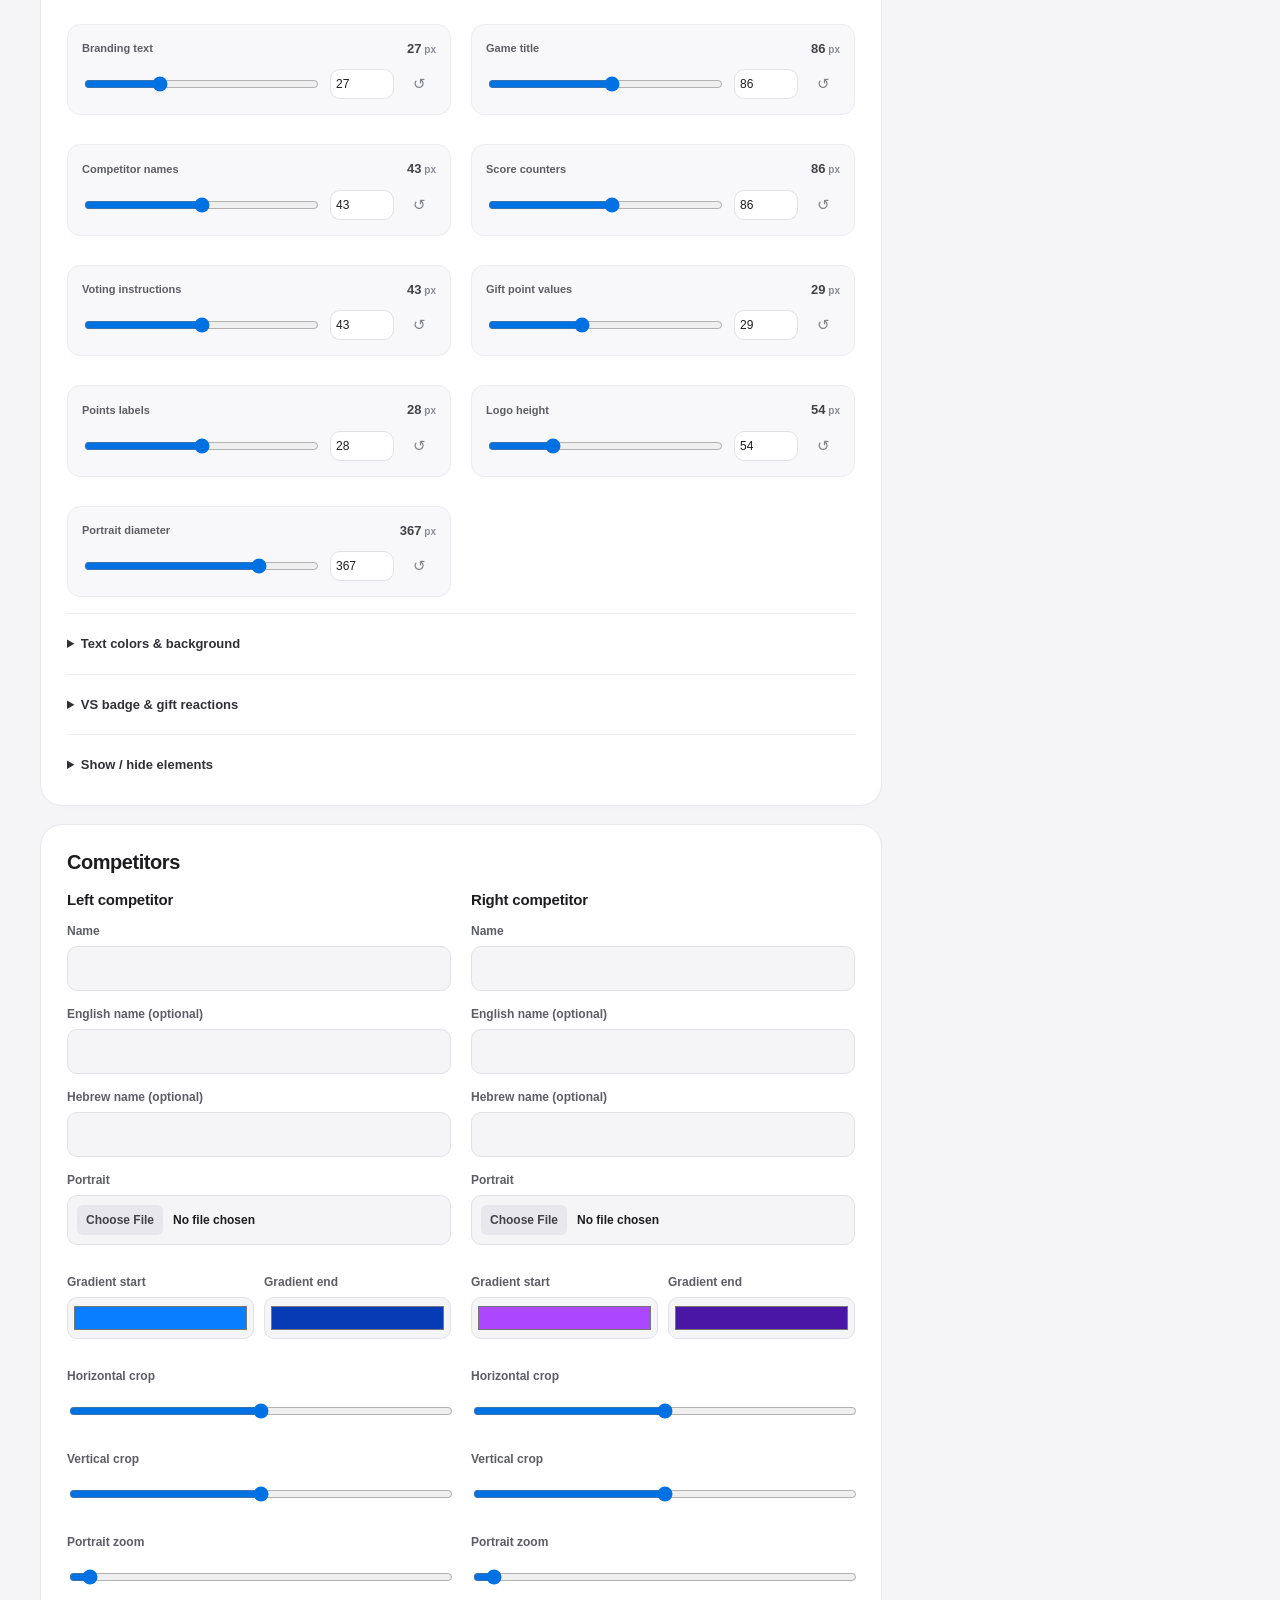
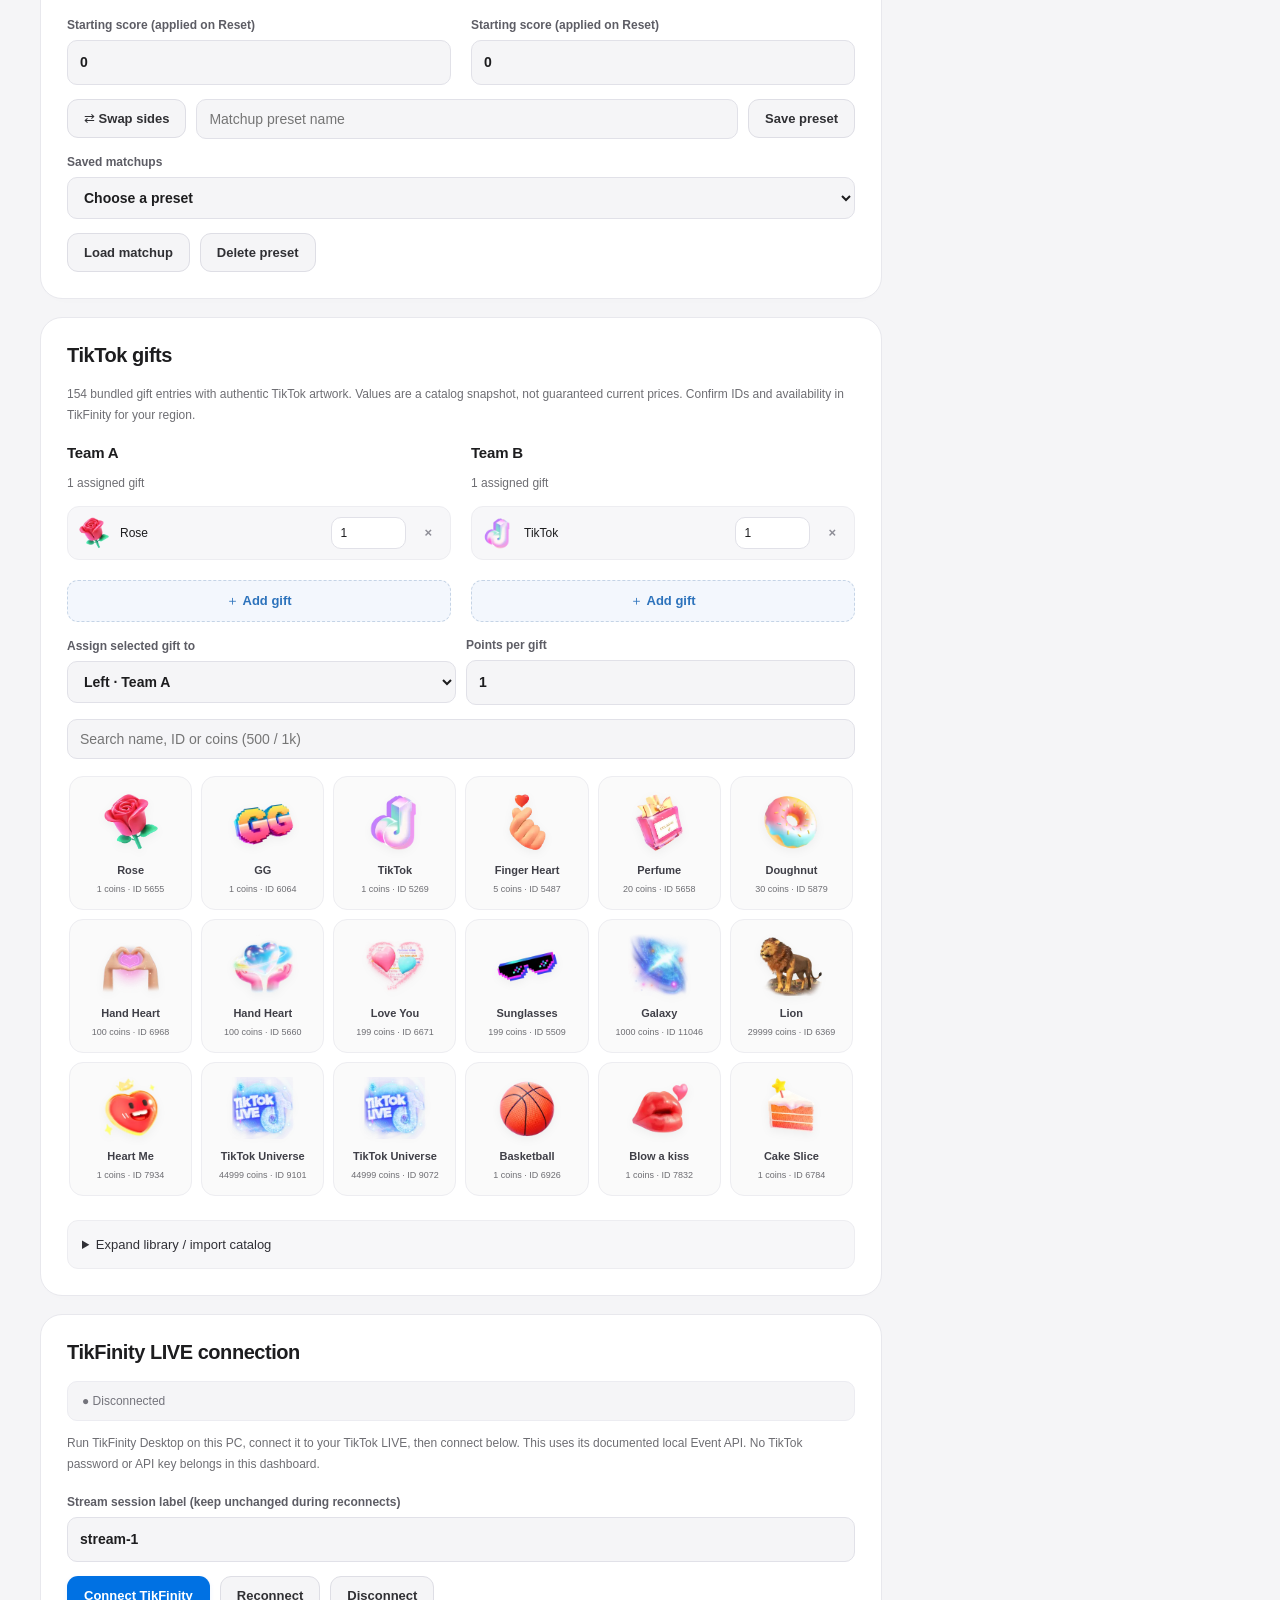
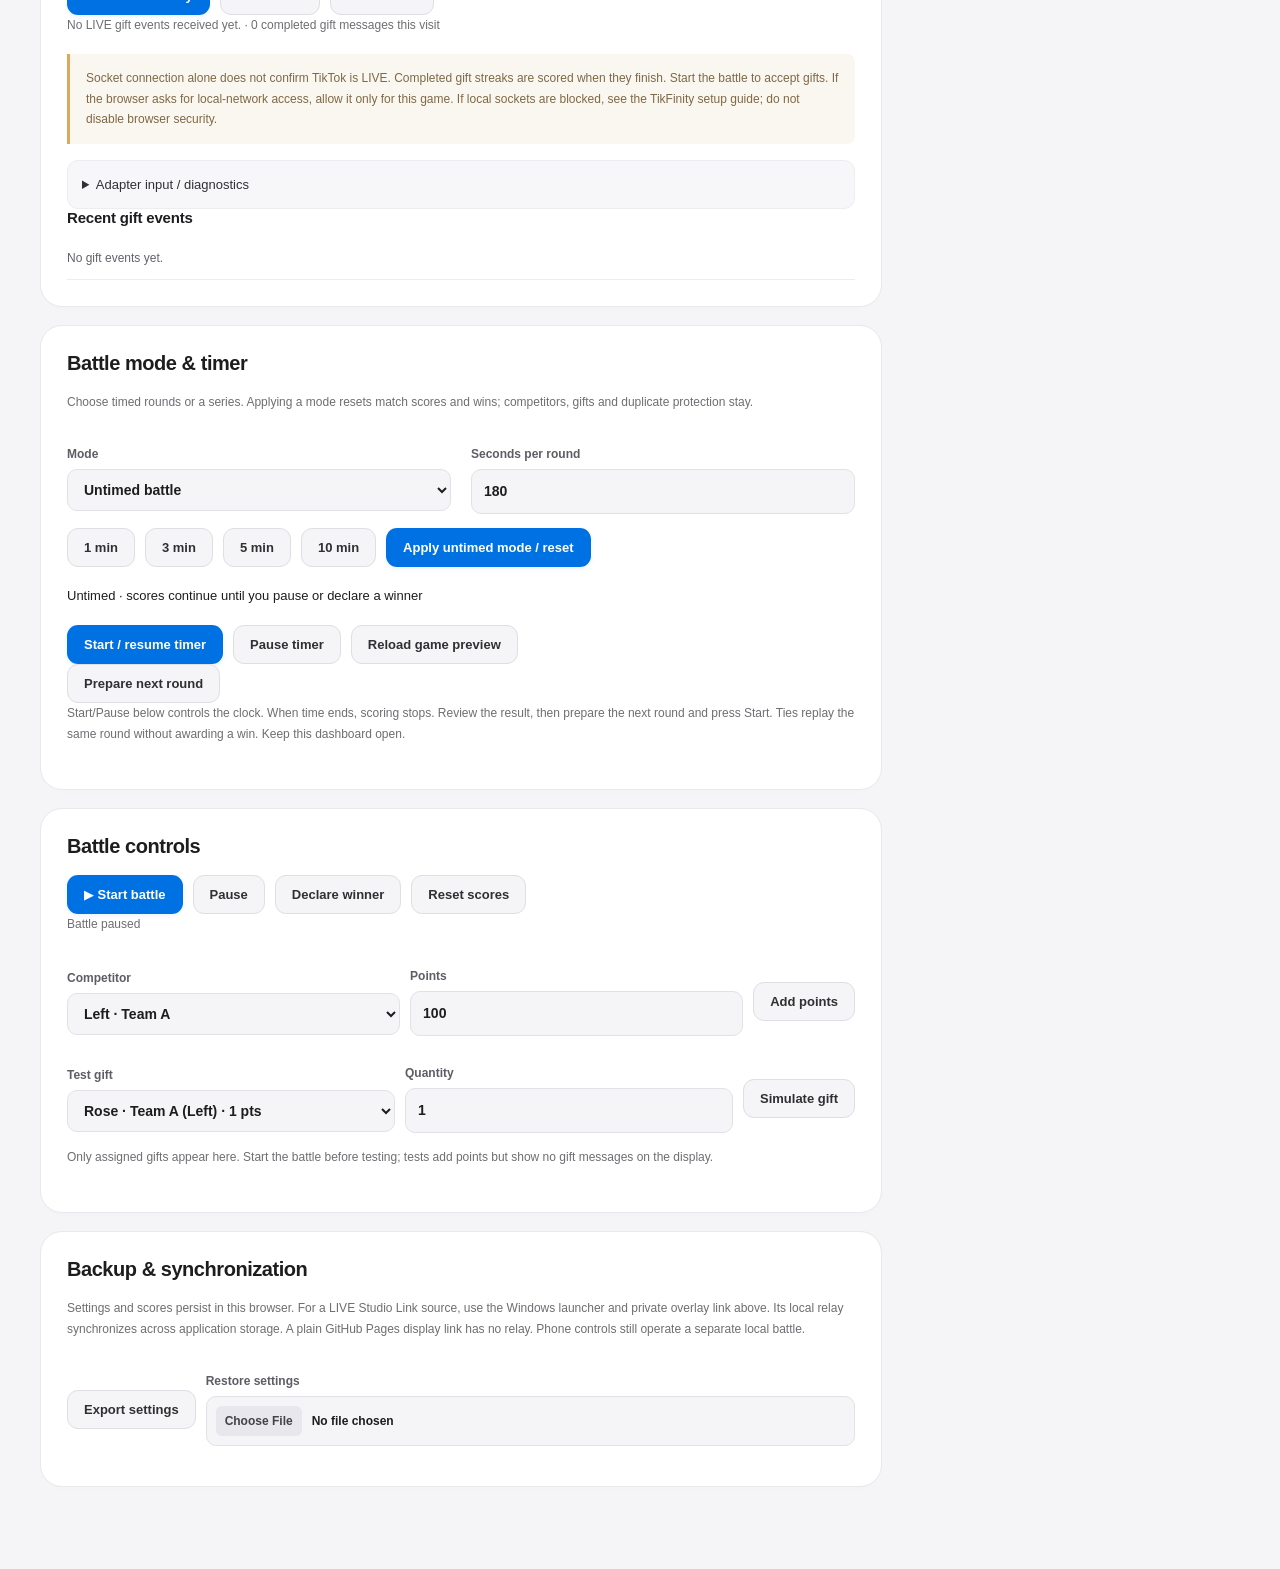
==== commit 7acd0a23: "Fix round visibility with explicit applied timer, preview reload, and legacy relay warnings" ====
--- a/admin.html
+++ b/admin.html
@@ -1 +1 @@
-<!doctype html><html lang="en"><meta charset="utf-8"><meta http-equiv="Content-Security-Policy" content="default-src 'none'; script-src 'self'; style-src 'self' 'unsafe-inline'; img-src 'self' data: https:; font-src 'self'; connect-src 'self' ws://localhost:21213; frame-src 'self'; object-src 'none'; base-uri 'none'; form-action 'none'"><meta name="referrer" content="no-referrer"><meta name="viewport" content="width=device-width,initial-scale=1"><title>LIVE Battle • Control room</title><link rel="stylesheet" href="style.css"><body class="dashboard"><main class="admin"><header class="top"><div><div class="eyebrow">LIVE BATTLE · CONTROL ROOM</div><h1>Battle Studio</h1><p class="muted">Your matchup. Your colors. Ready for LIVE.</p></div><button id="night-mode" type="button" aria-label="Switch dashboard to night mode" aria-pressed="false">☾ Night mode</button><a class="button" href="index.html" target="battle-display">↗ Open display window</a></header><nav class="editor-nav" aria-label="Editor sections"><a href="#overlay-setup">Overlay link</a><a href="#general">General</a><button data-action="open-styles" type="button">✦ Styles</button><a href="#appearance">Text & style</a><a href="#competitors">Competitors</a><a href="#gifts">Gifts</a><a href="#live-connection">LIVE</a><a href="#match-modes">Modes</a><a href="#battle-controls">Battle</a><a href="#preview">Preview</a><a href="#backups">Backups</a><span id="save-state" role="status">✓ Saved in this browser</span></nav><section id="session-summary" class="session-summary" aria-label="Battle and connection summary"><span id="summary-battle"></span><span id="summary-live"></span><span id="summary-overlay"></span><a href="#battle-controls">Jump to battle controls ↓</a></section><div class="workspace"><div id="controls"></div><aside class="preview" id="preview"><h3>Live preview</h3><iframe title="Live battle preview" src="index.html"></iframe><p class="muted">9:16 preview · scaled to fit<br>In LIVE Studio, set the Link source render size to 1080 × 1920 where supported. Dragging a small source larger can blur it. Keep the local dashboard open.</p><button id="fullscreen">Full-screen preview</button></aside></div></main><dialog id="styles-dialog" class="styles-dialog" aria-labelledby="styles-heading"><header class="section-heading"><div><div class="eyebrow">CHOOSE YOUR LOOK</div><h2 id="styles-heading">Battle styles</h2></div><button data-action="close-styles" aria-label="Close styles">×</button></header><p class="muted">Choose a complete look, then fine-tune colors, fonts and VS controls. Competitors, photos, scores, gifts and visibility settings stay unchanged.</p><div id="styles-gallery" class="styles-gallery"></div></dialog><div id="toast" class="toast" role="status" aria-live="polite" hidden></div><dialog id="gift-dialog" class="gift-dialog" aria-labelledby="slot-heading"><header class="section-heading"><h2 id="slot-heading">Add gift</h2><button data-action="close-gift-slot" aria-label="Close gift picker">×</button></header><p class="muted">Choose an additional gift. Your existing gifts stay assigned. Gifts already used by either competitor are unavailable here.</p><div class="two-col"><label>Search gifts<input id="slot-search" type="search" placeholder="Name or gift ID"></label><label>Points per gift<input id="slot-points" type="number" min="1" max="1000000000" step="1" value="1"></label></div><div id="slot-gallery" class="catalog"></div><p class="muted">Click an available gift to add its new slot. Press Esc to cancel.</p></dialog><script type="module" src="admin.js"></script></body></html>
+<!doctype html><html lang="en"><meta charset="utf-8"><meta http-equiv="Content-Security-Policy" content="default-src 'none'; script-src 'self'; style-src 'self' 'unsafe-inline'; img-src 'self' data: https:; font-src 'self'; connect-src 'self' ws://localhost:21213; frame-src 'self'; object-src 'none'; base-uri 'none'; form-action 'none'"><meta name="referrer" content="no-referrer"><meta name="viewport" content="width=device-width,initial-scale=1"><title>LIVE Battle • Control room</title><link rel="stylesheet" href="style.css"><body class="dashboard"><main class="admin"><header class="top"><div><div class="eyebrow">LIVE BATTLE · CONTROL ROOM</div><h1>Battle Studio</h1><p class="muted">Your matchup. Your colors. Ready for LIVE.</p></div><button id="night-mode" type="button" aria-label="Switch dashboard to night mode" aria-pressed="false">☾ Night mode</button><a class="button" href="index.html" target="battle-display">↗ Open display window</a></header><nav class="editor-nav" aria-label="Editor sections"><a href="#overlay-setup">Overlay link</a><a href="#general">General</a><button data-action="open-styles" type="button">✦ Styles</button><a href="#appearance">Text & style</a><a href="#competitors">Competitors</a><a href="#gifts">Gifts</a><a href="#live-connection">LIVE</a><a href="#match-modes">Modes & timer</a><a href="#battle-controls">Battle</a><a href="#preview">Preview</a><a href="#backups">Backups</a><span id="save-state" role="status">✓ Saved in this browser</span></nav><section id="session-summary" class="session-summary" aria-label="Battle and connection summary"><span id="summary-battle"></span><span id="summary-live"></span><span id="summary-overlay"></span><a href="#battle-controls">Jump to battle controls ↓</a></section><div class="workspace"><div id="controls"></div><aside class="preview" id="preview"><h3>Live preview</h3><iframe title="Live battle preview" src="index.html"></iframe><p class="muted">9:16 preview · scaled to fit<br>In LIVE Studio, set the Link source render size to 1080 × 1920 where supported. Dragging a small source larger can blur it. Keep the local dashboard open.</p><button id="fullscreen">Full-screen preview</button><a class="button preview-modes-link" href="#match-modes">Set rounds & timer</a></aside></div></main><dialog id="styles-dialog" class="styles-dialog" aria-labelledby="styles-heading"><header class="section-heading"><div><div class="eyebrow">CHOOSE YOUR LOOK</div><h2 id="styles-heading">Battle styles</h2></div><button data-action="close-styles" aria-label="Close styles">×</button></header><p class="muted">Choose a complete look, then fine-tune colors, fonts and VS controls. For countdowns and best-of-three, use Modes & timer in the dashboard. Competitors, photos, scores, gifts and visibility settings stay unchanged.</p><div id="styles-gallery" class="styles-gallery"></div></dialog><div id="toast" class="toast" role="status" aria-live="polite" hidden></div><dialog id="gift-dialog" class="gift-dialog" aria-labelledby="slot-heading"><header class="section-heading"><h2 id="slot-heading">Add gift</h2><button data-action="close-gift-slot" aria-label="Close gift picker">×</button></header><p class="muted">Choose an additional gift. Your existing gifts stay assigned. Gifts already used by either competitor are unavailable here.</p><div class="two-col"><label>Search gifts<input id="slot-search" type="search" placeholder="Name or gift ID"></label><label>Points per gift<input id="slot-points" type="number" min="1" max="1000000000" step="1" value="1"></label></div><div id="slot-gallery" class="catalog"></div><p class="muted">Click an available gift to add its new slot. Press Esc to cancel.</p></dialog><script type="module" src="admin.js"></script></body></html>
--- a/style.css
+++ b/style.css
@@ -84,3 +84,6 @@
 
 /* Timed rounds and series results. Display clocks use the shared deadline. */
 .round-banner{display:flex;align-items:center;justify-content:center;gap:2.5cqw;flex-wrap:wrap;max-width:88%;margin:0 auto 5cqw;padding:1.8cqw 3cqw;border:.25cqw solid #ffffff60;border-radius:10cqw;background:#030923b8;text-align:center;box-shadow:0 1cqw 3cqw #0004}.round-label{font-size:3cqw;font-weight:750}.round-clock{font-size:4.5cqw;font-variant-numeric:tabular-nums;line-height:1;letter-spacing:.05cqw}.round-note{flex-basis:100%;font-size:2cqw;color:#d7deed;overflow-wrap:anywhere}.round-wins{display:flex;justify-content:center;gap:1.5cqw;margin:0 0 1.7cqw}.round-dot{width:2.7cqw;height:2.7cqw;border:.3cqw solid #ffffffc9;border-radius:50%;display:block}.round-dot.won{background:#ffd45e;border-color:#ffeaa8;box-shadow:0 0 1.5cqw #ffd45e70}.clock-urgent{color:#ffd780}.match-status{margin:18px 0;font-variant-numeric:tabular-nums;line-height:1.7;font-size:13px;color:var(--ink)}.game[data-look=liveBattle] .round-banner{margin-top:-2cqw;margin-bottom:5cqw}.game[data-look=minimal] .round-banner{border-radius:2cqw;background:#141414}.game[data-look=sports] .round-banner{border-radius:1cqw}
+
+.mode-countdown{margin:18px 0;padding:18px;border:1px solid var(--line);border-radius:16px;background:var(--field);display:flex;flex-direction:column;gap:8px;align-items:center;text-align:center}.mode-countdown[hidden]{display:none}.mode-countdown strong{font-size:42px;line-height:1.1;font-variant-numeric:tabular-nums;color:var(--ink)}.mode-countdown span{font-size:12px;color:var(--secondary)}#match-draft-notice{margin-top:18px}.preview-modes-link{width:100%;margin-top:10px;text-align:center}
+#overlay-status[data-state=outdated]{color:#9c5328;font-weight:650}[data-dashboard-mode=dark] #overlay-status[data-state=outdated]{color:#ffc483}
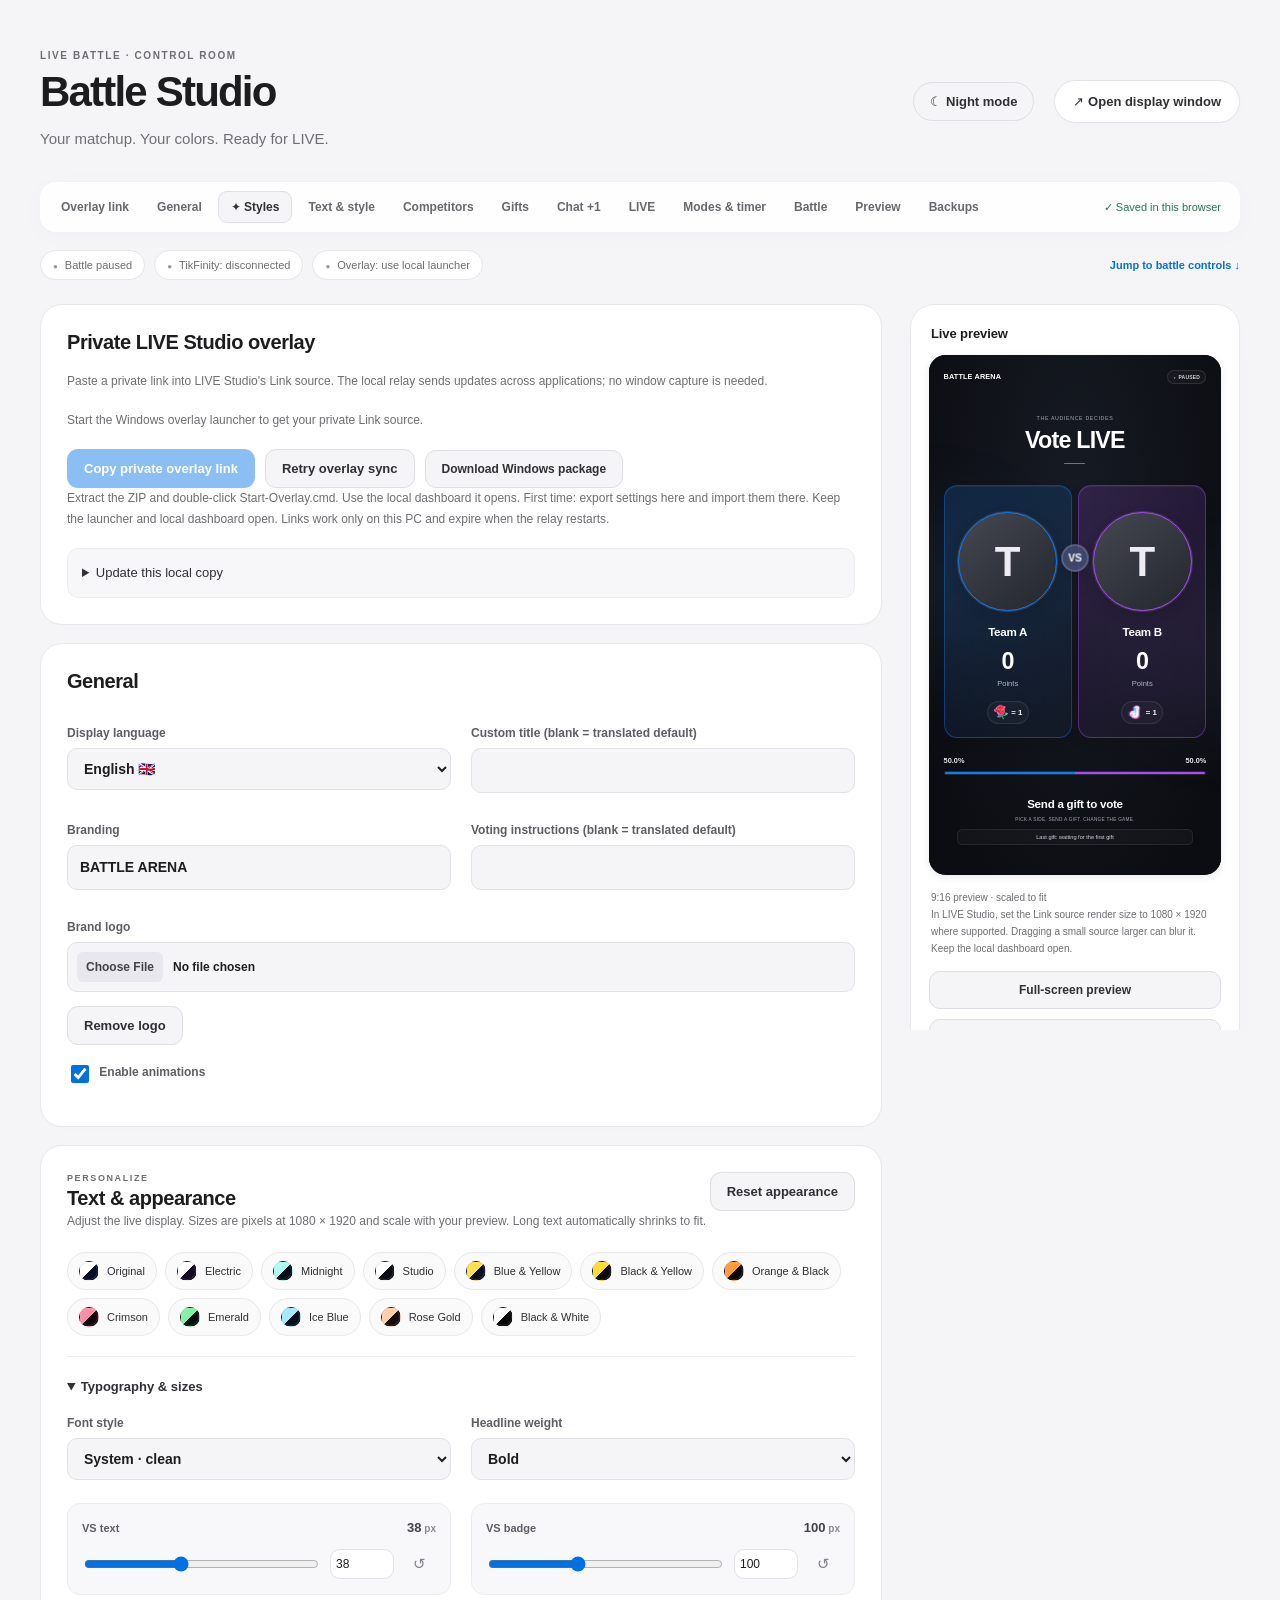
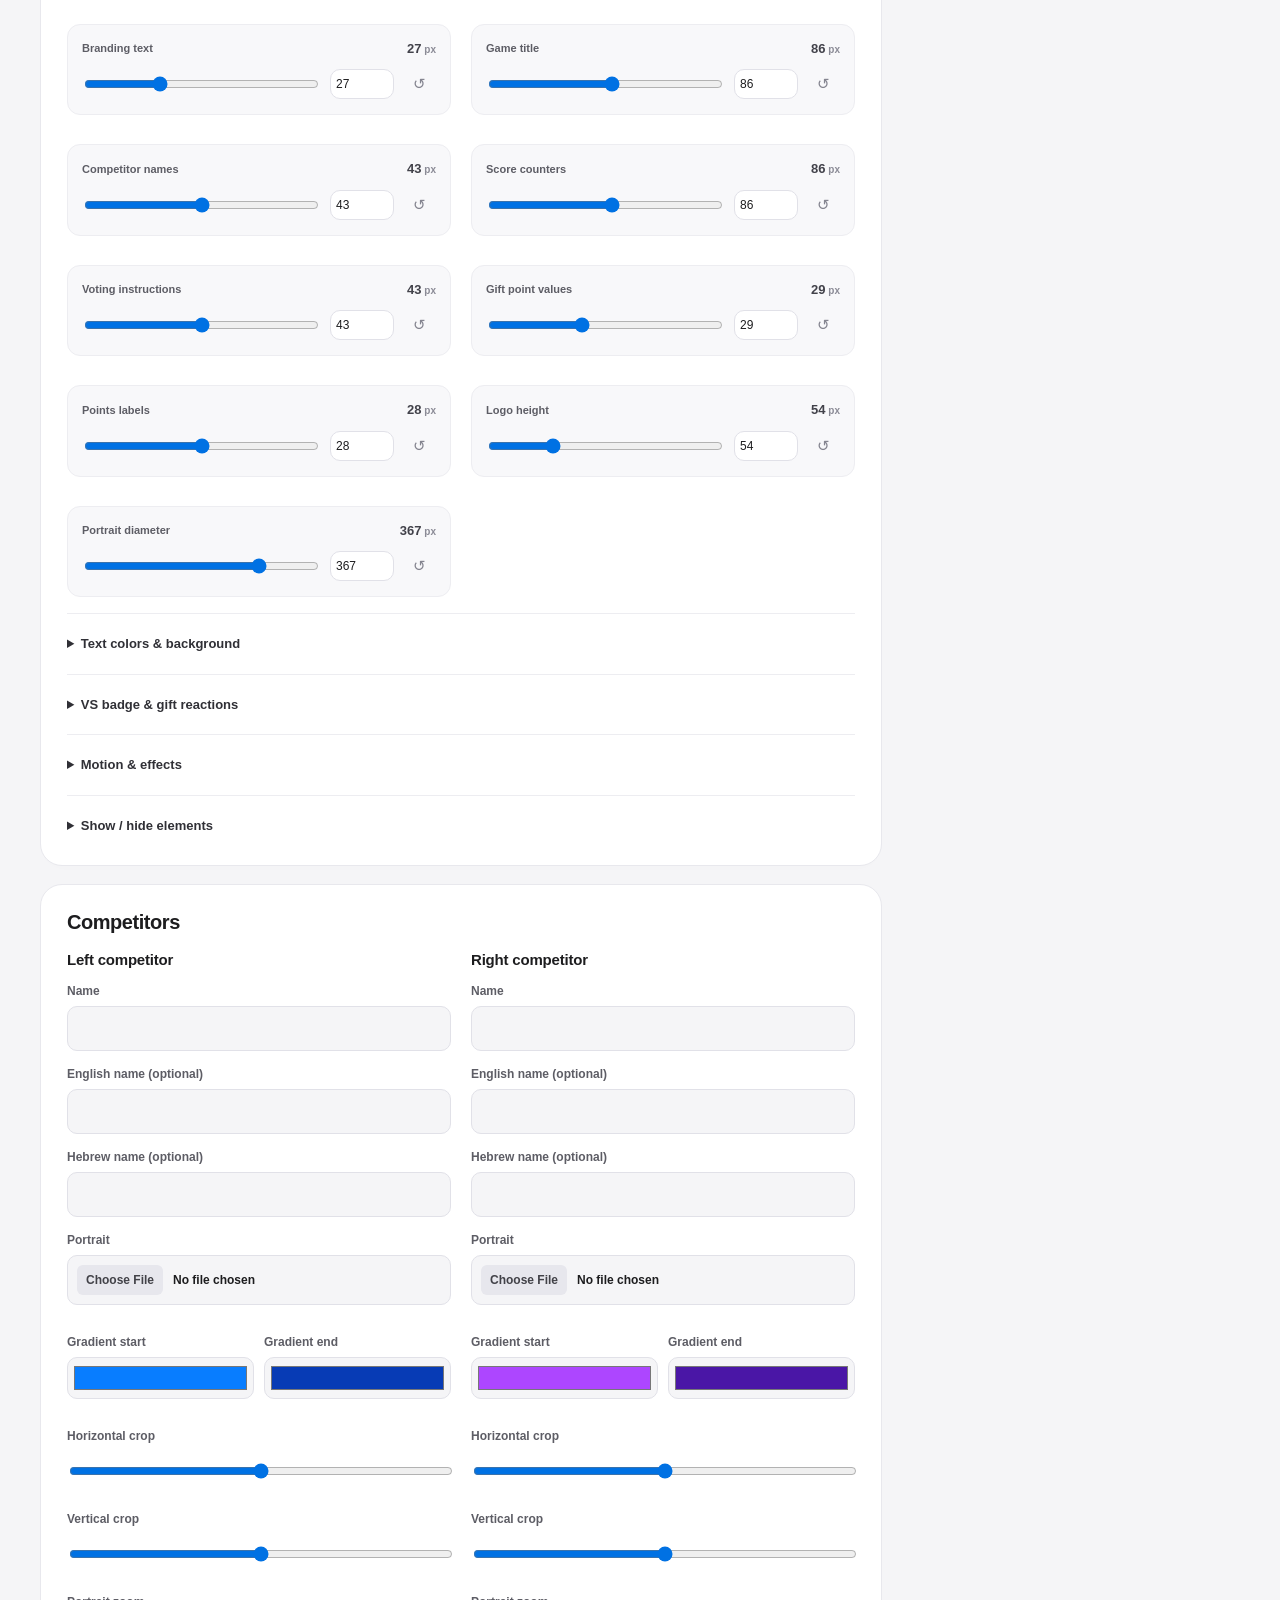
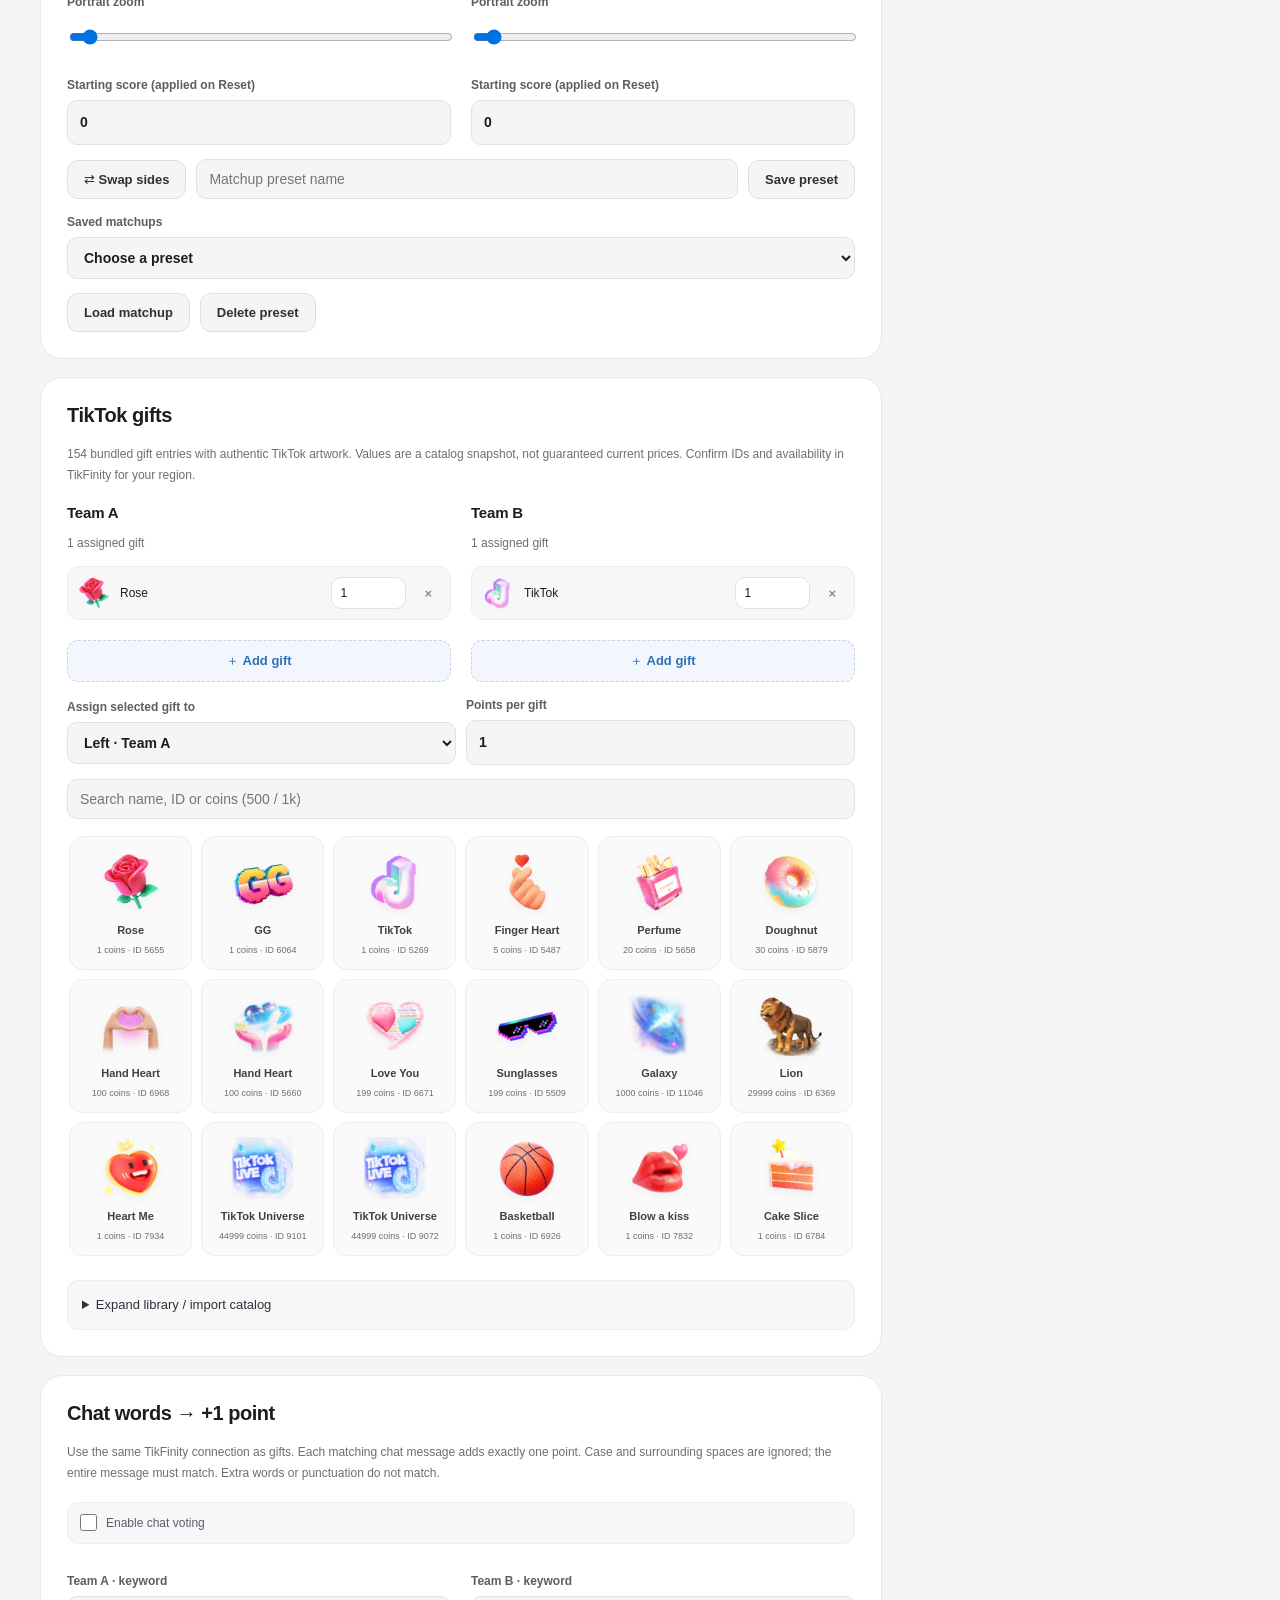
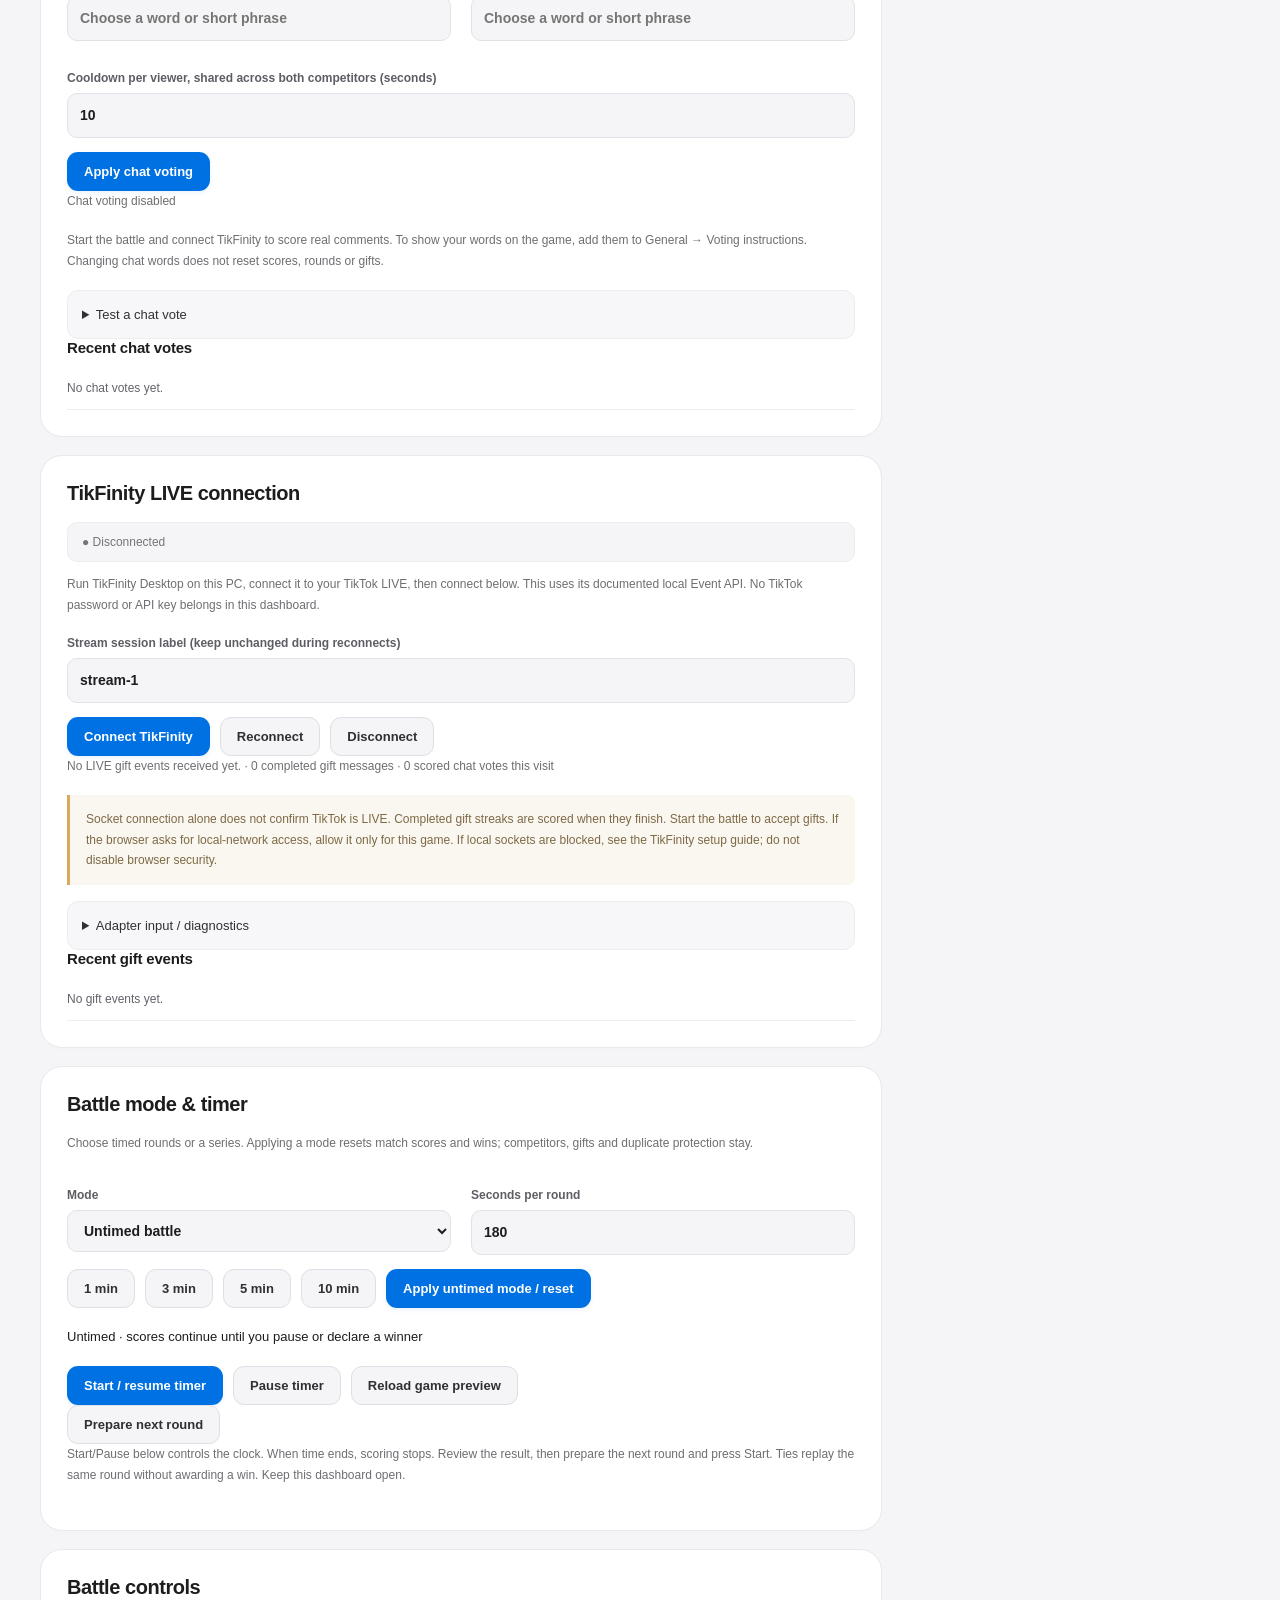
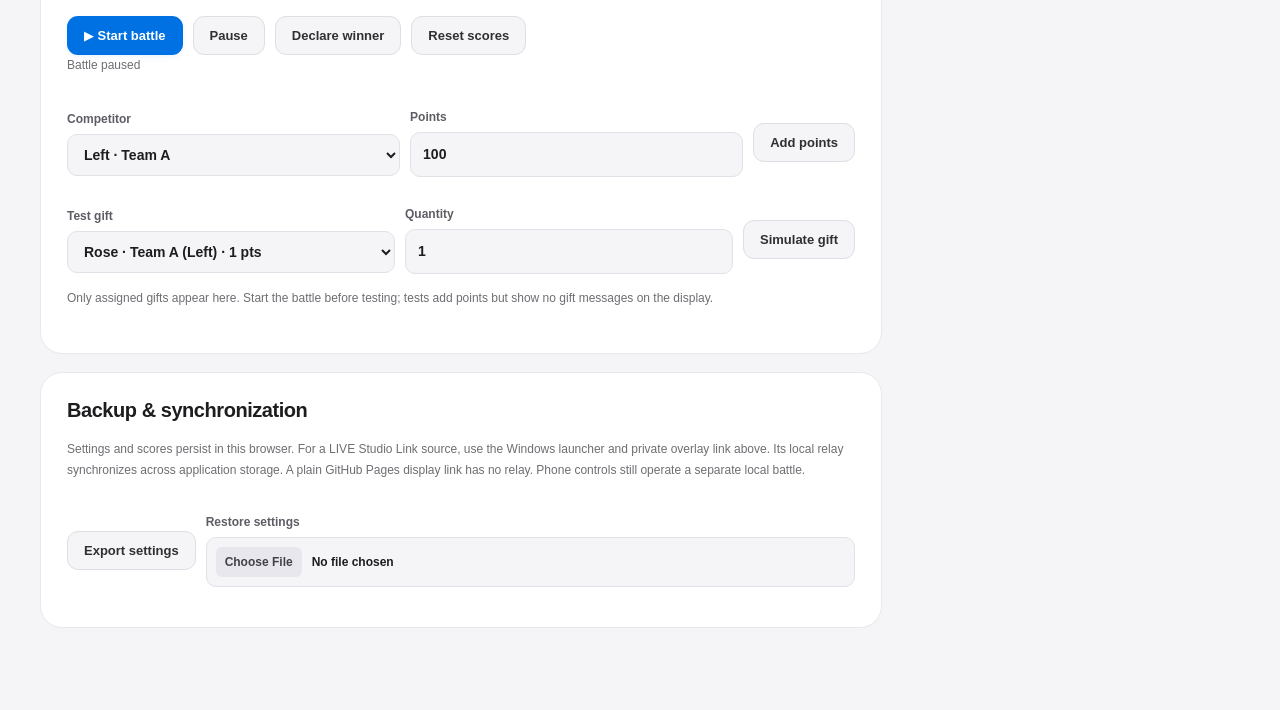
==== commit cba2eec3: "Add configurable +1 chat keyword voting through TikFinity with cooldowns, replay protection and sile" ====
--- a/admin.html
+++ b/admin.html
@@ -1 +1 @@
-<!doctype html><html lang="en"><meta charset="utf-8"><meta http-equiv="Content-Security-Policy" content="default-src 'none'; script-src 'self'; style-src 'self' 'unsafe-inline'; img-src 'self' data: https:; font-src 'self'; connect-src 'self' ws://localhost:21213; frame-src 'self'; object-src 'none'; base-uri 'none'; form-action 'none'"><meta name="referrer" content="no-referrer"><meta name="viewport" content="width=device-width,initial-scale=1"><title>LIVE Battle • Control room</title><link rel="stylesheet" href="style.css"><body class="dashboard"><main class="admin"><header class="top"><div><div class="eyebrow">LIVE BATTLE · CONTROL ROOM</div><h1>Battle Studio</h1><p class="muted">Your matchup. Your colors. Ready for LIVE.</p></div><button id="night-mode" type="button" aria-label="Switch dashboard to night mode" aria-pressed="false">☾ Night mode</button><a class="button" href="index.html" target="battle-display">↗ Open display window</a></header><nav class="editor-nav" aria-label="Editor sections"><a href="#overlay-setup">Overlay link</a><a href="#general">General</a><button data-action="open-styles" type="button">✦ Styles</button><a href="#appearance">Text & style</a><a href="#competitors">Competitors</a><a href="#gifts">Gifts</a><a href="#live-connection">LIVE</a><a href="#match-modes">Modes & timer</a><a href="#battle-controls">Battle</a><a href="#preview">Preview</a><a href="#backups">Backups</a><span id="save-state" role="status">✓ Saved in this browser</span></nav><section id="session-summary" class="session-summary" aria-label="Battle and connection summary"><span id="summary-battle"></span><span id="summary-live"></span><span id="summary-overlay"></span><a href="#battle-controls">Jump to battle controls ↓</a></section><div class="workspace"><div id="controls"></div><aside class="preview" id="preview"><h3>Live preview</h3><iframe title="Live battle preview" src="index.html"></iframe><p class="muted">9:16 preview · scaled to fit<br>In LIVE Studio, set the Link source render size to 1080 × 1920 where supported. Dragging a small source larger can blur it. Keep the local dashboard open.</p><button id="fullscreen">Full-screen preview</button><a class="button preview-modes-link" href="#match-modes">Set rounds & timer</a></aside></div></main><dialog id="styles-dialog" class="styles-dialog" aria-labelledby="styles-heading"><header class="section-heading"><div><div class="eyebrow">CHOOSE YOUR LOOK</div><h2 id="styles-heading">Battle styles</h2></div><button data-action="close-styles" aria-label="Close styles">×</button></header><p class="muted">Choose a complete look, then fine-tune colors, fonts and VS controls. For countdowns and best-of-three, use Modes & timer in the dashboard. Competitors, photos, scores, gifts and visibility settings stay unchanged.</p><div id="styles-gallery" class="styles-gallery"></div></dialog><div id="toast" class="toast" role="status" aria-live="polite" hidden></div><dialog id="gift-dialog" class="gift-dialog" aria-labelledby="slot-heading"><header class="section-heading"><h2 id="slot-heading">Add gift</h2><button data-action="close-gift-slot" aria-label="Close gift picker">×</button></header><p class="muted">Choose an additional gift. Your existing gifts stay assigned. Gifts already used by either competitor are unavailable here.</p><div class="two-col"><label>Search gifts<input id="slot-search" type="search" placeholder="Name or gift ID"></label><label>Points per gift<input id="slot-points" type="number" min="1" max="1000000000" step="1" value="1"></label></div><div id="slot-gallery" class="catalog"></div><p class="muted">Click an available gift to add its new slot. Press Esc to cancel.</p></dialog><script type="module" src="admin.js"></script></body></html>
+<!doctype html><html lang="en"><meta charset="utf-8"><meta http-equiv="Content-Security-Policy" content="default-src 'none'; script-src 'self'; style-src 'self' 'unsafe-inline'; img-src 'self' data: https:; font-src 'self'; connect-src 'self' ws://localhost:21213; frame-src 'self'; object-src 'none'; base-uri 'none'; form-action 'none'"><meta name="referrer" content="no-referrer"><meta name="viewport" content="width=device-width,initial-scale=1"><title>LIVE Battle • Control room</title><link rel="stylesheet" href="style.css"><body class="dashboard"><main class="admin"><header class="top"><div><div class="eyebrow">LIVE BATTLE · CONTROL ROOM</div><h1>Battle Studio</h1><p class="muted">Your matchup. Your colors. Ready for LIVE.</p></div><button id="night-mode" type="button" aria-label="Switch dashboard to night mode" aria-pressed="false">☾ Night mode</button><a class="button" href="index.html" target="battle-display">↗ Open display window</a></header><nav class="editor-nav" aria-label="Editor sections"><a href="#overlay-setup">Overlay link</a><a href="#general">General</a><button data-action="open-styles" type="button">✦ Styles</button><a href="#appearance">Text & style</a><a href="#competitors">Competitors</a><a href="#gifts">Gifts</a><a href="#chat-voting">Chat +1</a><a href="#live-connection">LIVE</a><a href="#match-modes">Modes & timer</a><a href="#battle-controls">Battle</a><a href="#preview">Preview</a><a href="#backups">Backups</a><span id="save-state" role="status">✓ Saved in this browser</span></nav><section id="session-summary" class="session-summary" aria-label="Battle and connection summary"><span id="summary-battle"></span><span id="summary-live"></span><span id="summary-overlay"></span><a href="#battle-controls">Jump to battle controls ↓</a></section><div class="workspace"><div id="controls"></div><aside class="preview" id="preview"><h3>Live preview</h3><iframe title="Live battle preview" src="index.html"></iframe><p class="muted">9:16 preview · scaled to fit<br>In LIVE Studio, set the Link source render size to 1080 × 1920 where supported. Dragging a small source larger can blur it. Keep the local dashboard open.</p><button id="fullscreen">Full-screen preview</button><a class="button preview-modes-link" href="#match-modes">Set rounds & timer</a></aside></div></main><dialog id="styles-dialog" class="styles-dialog" aria-labelledby="styles-heading"><header class="section-heading"><div><div class="eyebrow">CHOOSE YOUR LOOK</div><h2 id="styles-heading">Battle styles</h2></div><button data-action="close-styles" aria-label="Close styles">×</button></header><p class="muted">Choose a complete look, then fine-tune colors, fonts and VS controls. For countdowns and best-of-three, use Modes & timer in the dashboard. Competitors, photos, scores, gifts and visibility settings stay unchanged.</p><div id="styles-gallery" class="styles-gallery"></div></dialog><div id="toast" class="toast" role="status" aria-live="polite" hidden></div><dialog id="gift-dialog" class="gift-dialog" aria-labelledby="slot-heading"><header class="section-heading"><h2 id="slot-heading">Add gift</h2><button data-action="close-gift-slot" aria-label="Close gift picker">×</button></header><p class="muted">Choose an additional gift. Your existing gifts stay assigned. Gifts already used by either competitor are unavailable here.</p><div class="two-col"><label>Search gifts<input id="slot-search" type="search" placeholder="Name or gift ID"></label><label>Points per gift<input id="slot-points" type="number" min="1" max="1000000000" step="1" value="1"></label></div><div id="slot-gallery" class="catalog"></div><p class="muted">Click an available gift to add its new slot. Press Esc to cancel.</p></dialog><script type="module" src="admin.js"></script></body></html>
--- a/style.css
+++ b/style.css
@@ -87,3 +87,30 @@
 
 .mode-countdown{margin:18px 0;padding:18px;border:1px solid var(--line);border-radius:16px;background:var(--field);display:flex;flex-direction:column;gap:8px;align-items:center;text-align:center}.mode-countdown[hidden]{display:none}.mode-countdown strong{font-size:42px;line-height:1.1;font-variant-numeric:tabular-nums;color:var(--ink)}.mode-countdown span{font-size:12px;color:var(--secondary)}#match-draft-notice{margin-top:18px}.preview-modes-link{width:100%;margin-top:10px;text-align:center}
 #overlay-status[data-state=outdated]{color:#9c5328;font-weight:650}[data-dashboard-mode=dark] #overlay-status[data-state=outdated]{color:#ffc483}
+
+/* Decorative motion is independent of portrait crop/zoom and scoring. */
+.game{--portrait-drift:.6cqw;--portrait-period:6s;--gift-period:3.8s;--gift-rise:.65cqw;--gift-turn:6deg}
+.game[data-motion=calm]{--portrait-drift:.3cqw;--portrait-period:9s;--gift-period:5.5s;--gift-rise:.35cqw;--gift-turn:3deg}
+.game[data-motion=energetic]{--portrait-drift:.95cqw;--portrait-period:4.5s;--gift-period:2.8s;--gift-rise:1cqw;--gift-turn:9deg}
+.game.portrait-motion .portrait{animation:portrait-float var(--portrait-period) ease-in-out infinite}.game.portrait-motion .team:nth-child(2) .portrait{animation-delay:-2s}
+@keyframes portrait-float{0%,100%{translate:0 0}50%{translate:0 calc(-1 * var(--portrait-drift))}}
+.game.gift-motion .pill img{animation:gift-sway var(--gift-period) ease-in-out infinite}.game.gift-motion .pill:nth-child(even) img{animation-delay:-1.3s}
+@keyframes gift-sway{0%,100%{translate:0 0;rotate:calc(-1 * var(--gift-turn))}50%{translate:0 calc(-1 * var(--gift-rise));rotate:var(--gift-turn)}}
+.game.ambient-motion .orb{animation:ambient-drift 22s ease-in-out infinite alternate}.game.ambient-motion .orb.two{animation-delay:-10s}
+@keyframes ambient-drift{from{translate:0 0}to{translate:10cqw -7cqw}}
+.game.ambient-motion .track{position:relative}.game.ambient-motion .track:after{content:'';pointer-events:none;position:absolute;inset:0 auto 0 -30%;width:22%;background:linear-gradient(90deg,transparent,#ffffff35,transparent);animation:bar-sweep 7s ease-in-out infinite}
+@keyframes bar-sweep{0%,25%{translate:0 0}85%,100%{translate:650% 0}}
+.game.leader-motion .team.is-leading .leader{animation:crown-float 3s ease-in-out infinite}
+@keyframes crown-float{0%,100%{translate:0 0;text-shadow:0 0 .5cqw #ffe49b30}50%{translate:0 -.35cqw;text-shadow:0 0 1.5cqw #ffe49b99}}
+.game .team{position:relative}.gift-shower{position:absolute;inset:0;z-index:3;overflow:hidden;pointer-events:none;border-radius:inherit}.gift-shower img{position:absolute;bottom:8%;width:9cqw;height:9cqw;object-fit:contain;opacity:0;animation:received-gift-rise 2.2s ease-out both;animation-delay:var(--particle-delay)}
+@keyframes received-gift-rise{0%{opacity:0;translate:0 0;scale:.6;rotate:-10deg}15%{opacity:1;scale:1}80%{opacity:.9}100%{opacity:0;translate:var(--particle-sway) -65cqw;scale:.85;rotate:15deg}}
+.game.still .track:after{animation:none!important;display:none}.game.still .gift-shower{display:none}
+@media(prefers-reduced-motion:reduce){.game .portrait,.game .pill img,.game .orb,.game .team.is-leading .leader,.game .track:after,.game .gift-shower img{animation:none!important;translate:none;rotate:none}.game .track:after,.game .gift-shower{display:none}}
+
+/* Keep decorative loops in phase across score/settings redraws. */
+.game.portrait-motion .portrait,.game.gift-motion .pill img,.game.ambient-motion .orb,.game.leader-motion .team.is-leading .leader,.game .vs-motion{animation-delay:var(--motion-phase,0s)}
+.game.portrait-motion .team:nth-child(2) .portrait{animation-delay:calc(var(--motion-phase,0s) - 2s)}
+.game.gift-motion .pill:nth-child(even) img{animation-delay:calc(var(--motion-phase,0s) - 1.3s)}
+.game.ambient-motion .orb.two{animation-delay:calc(var(--motion-phase,0s) - 10s)}
+
+#chat-voting .event-list p{overflow-wrap:anywhere}#chat-voting{scroll-margin-top:110px}
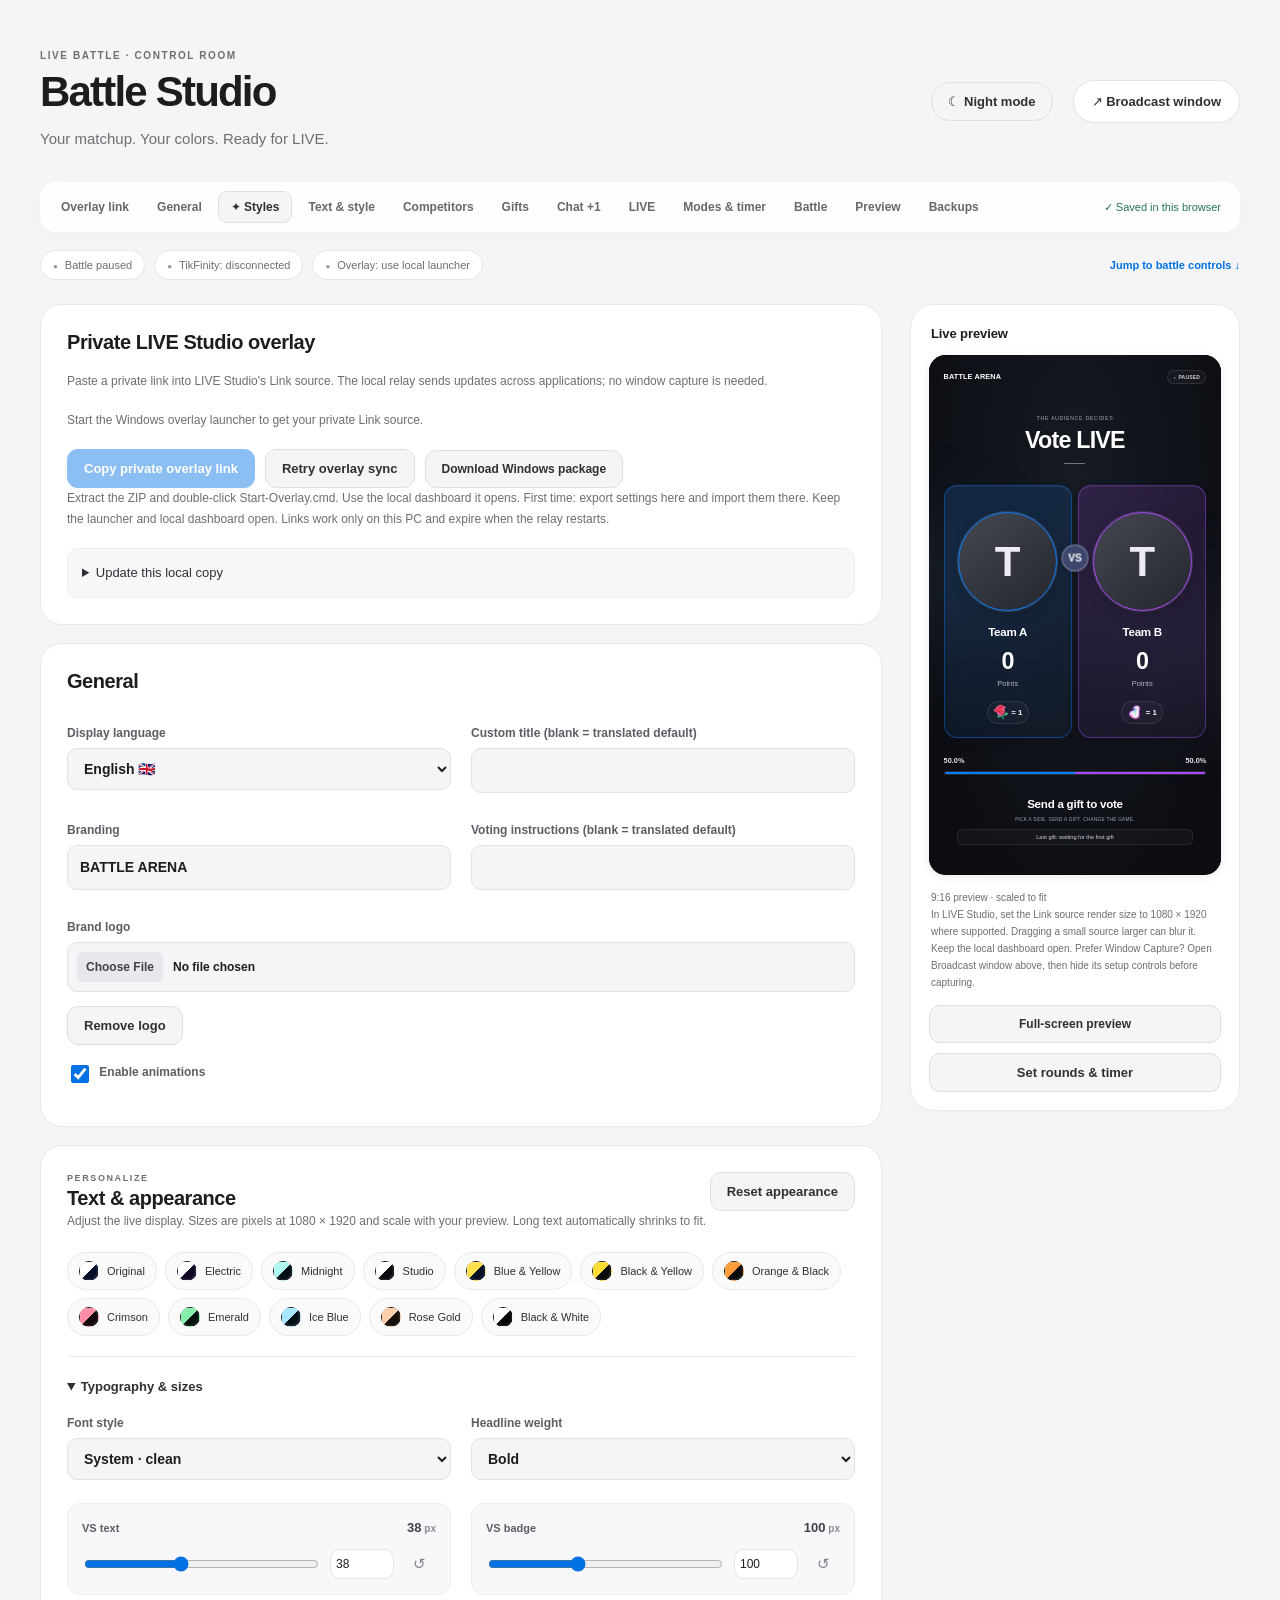
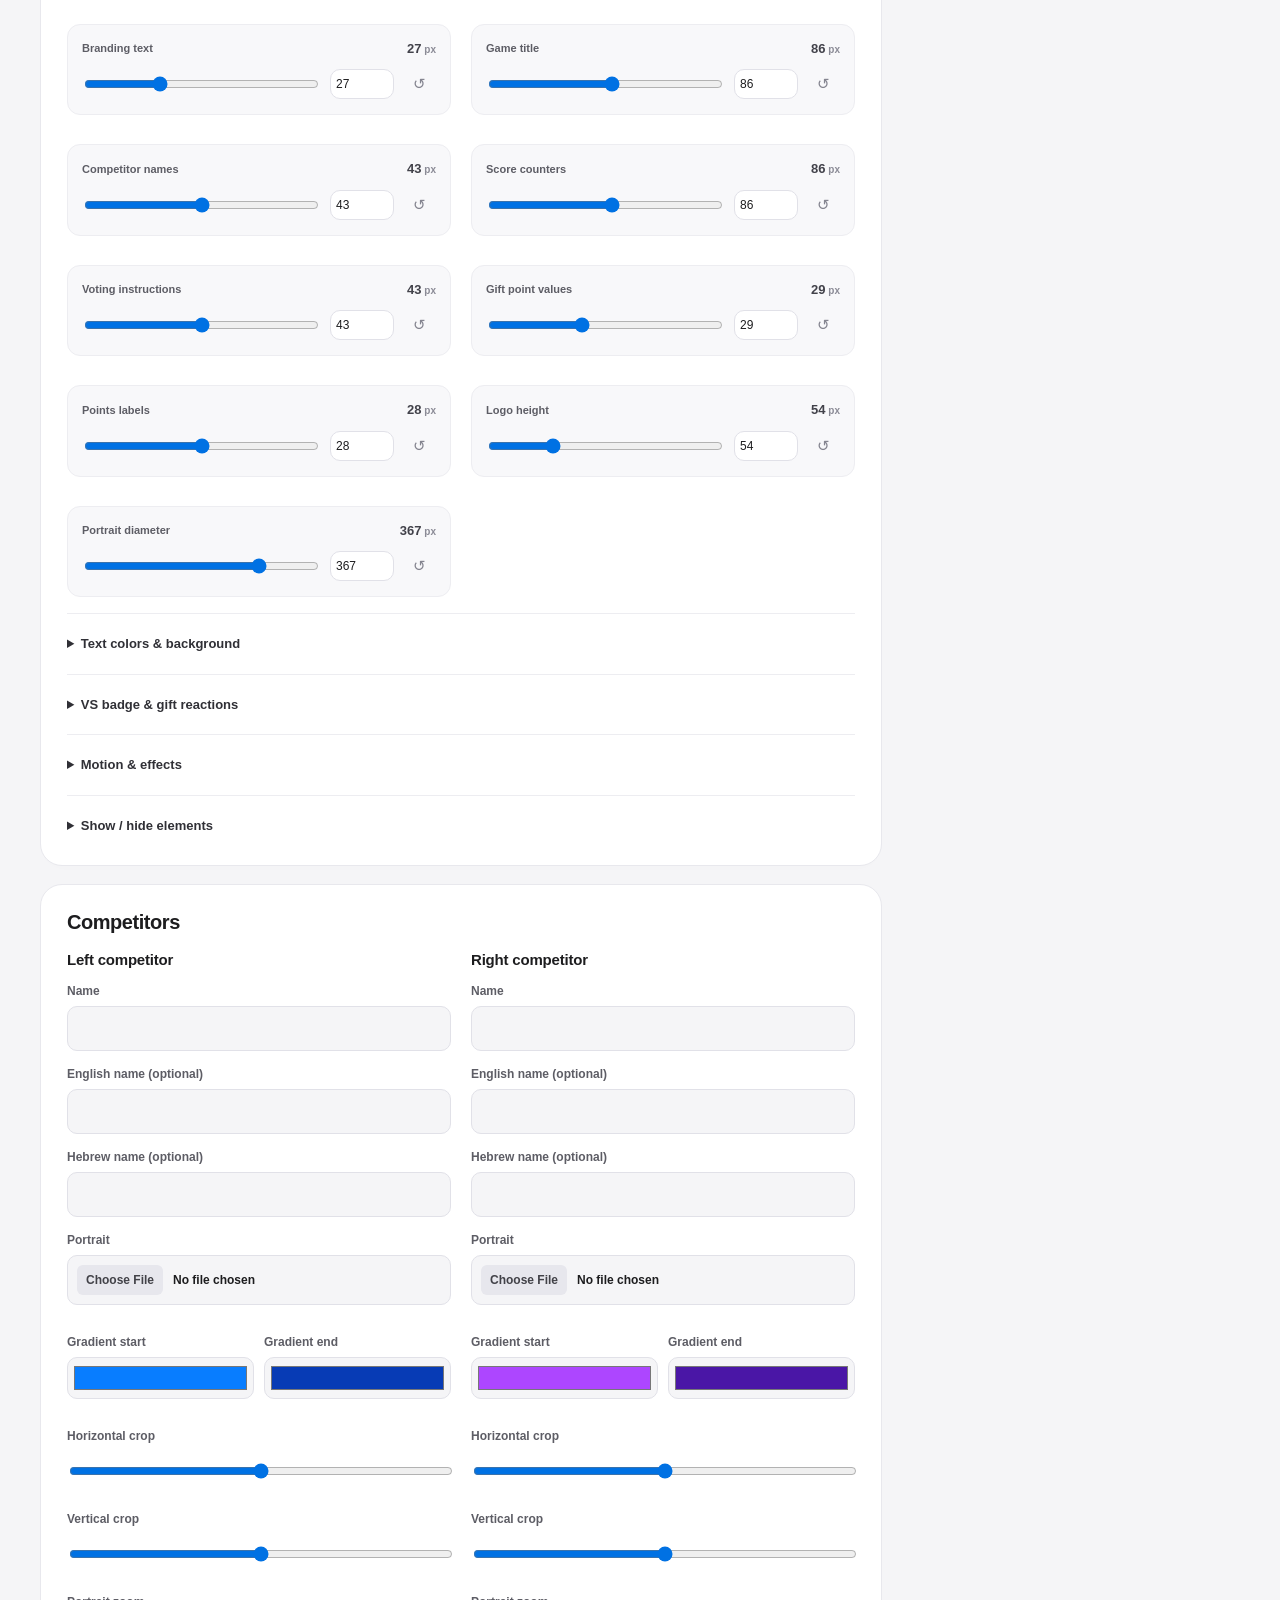
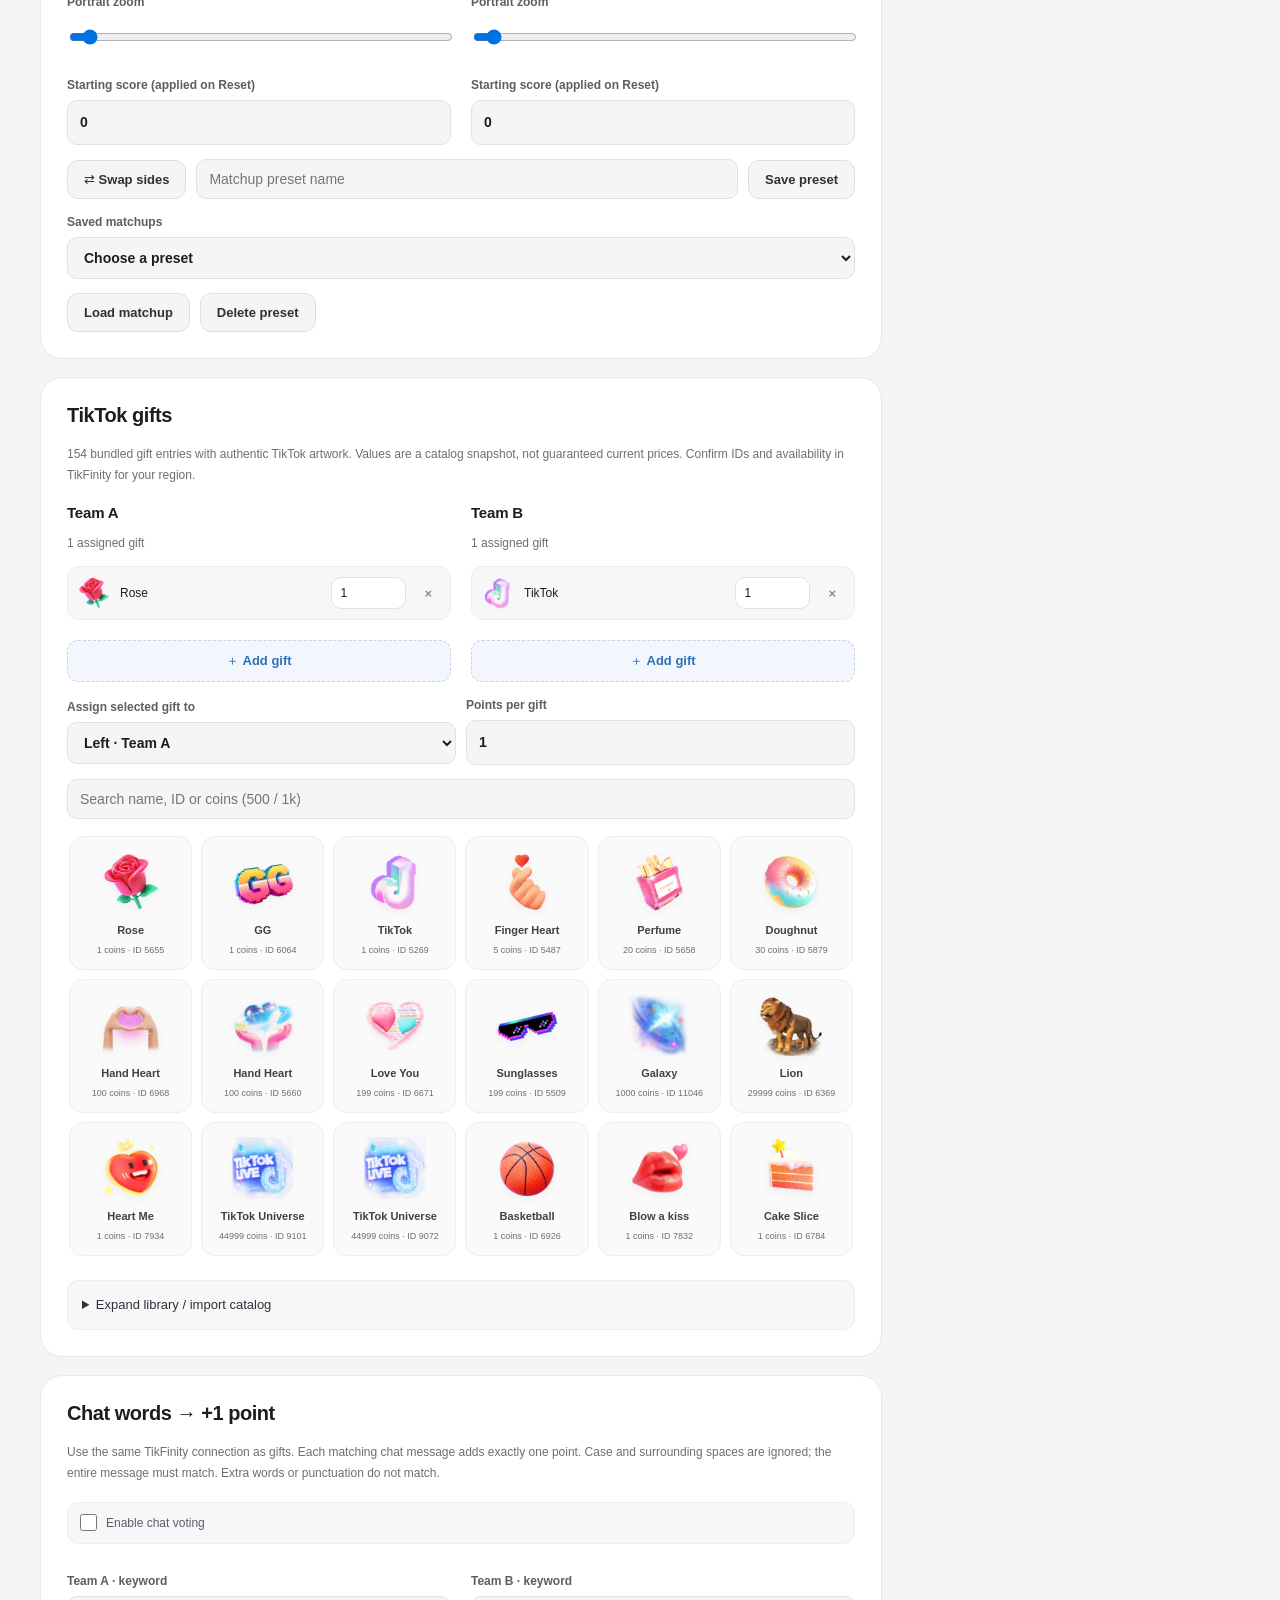
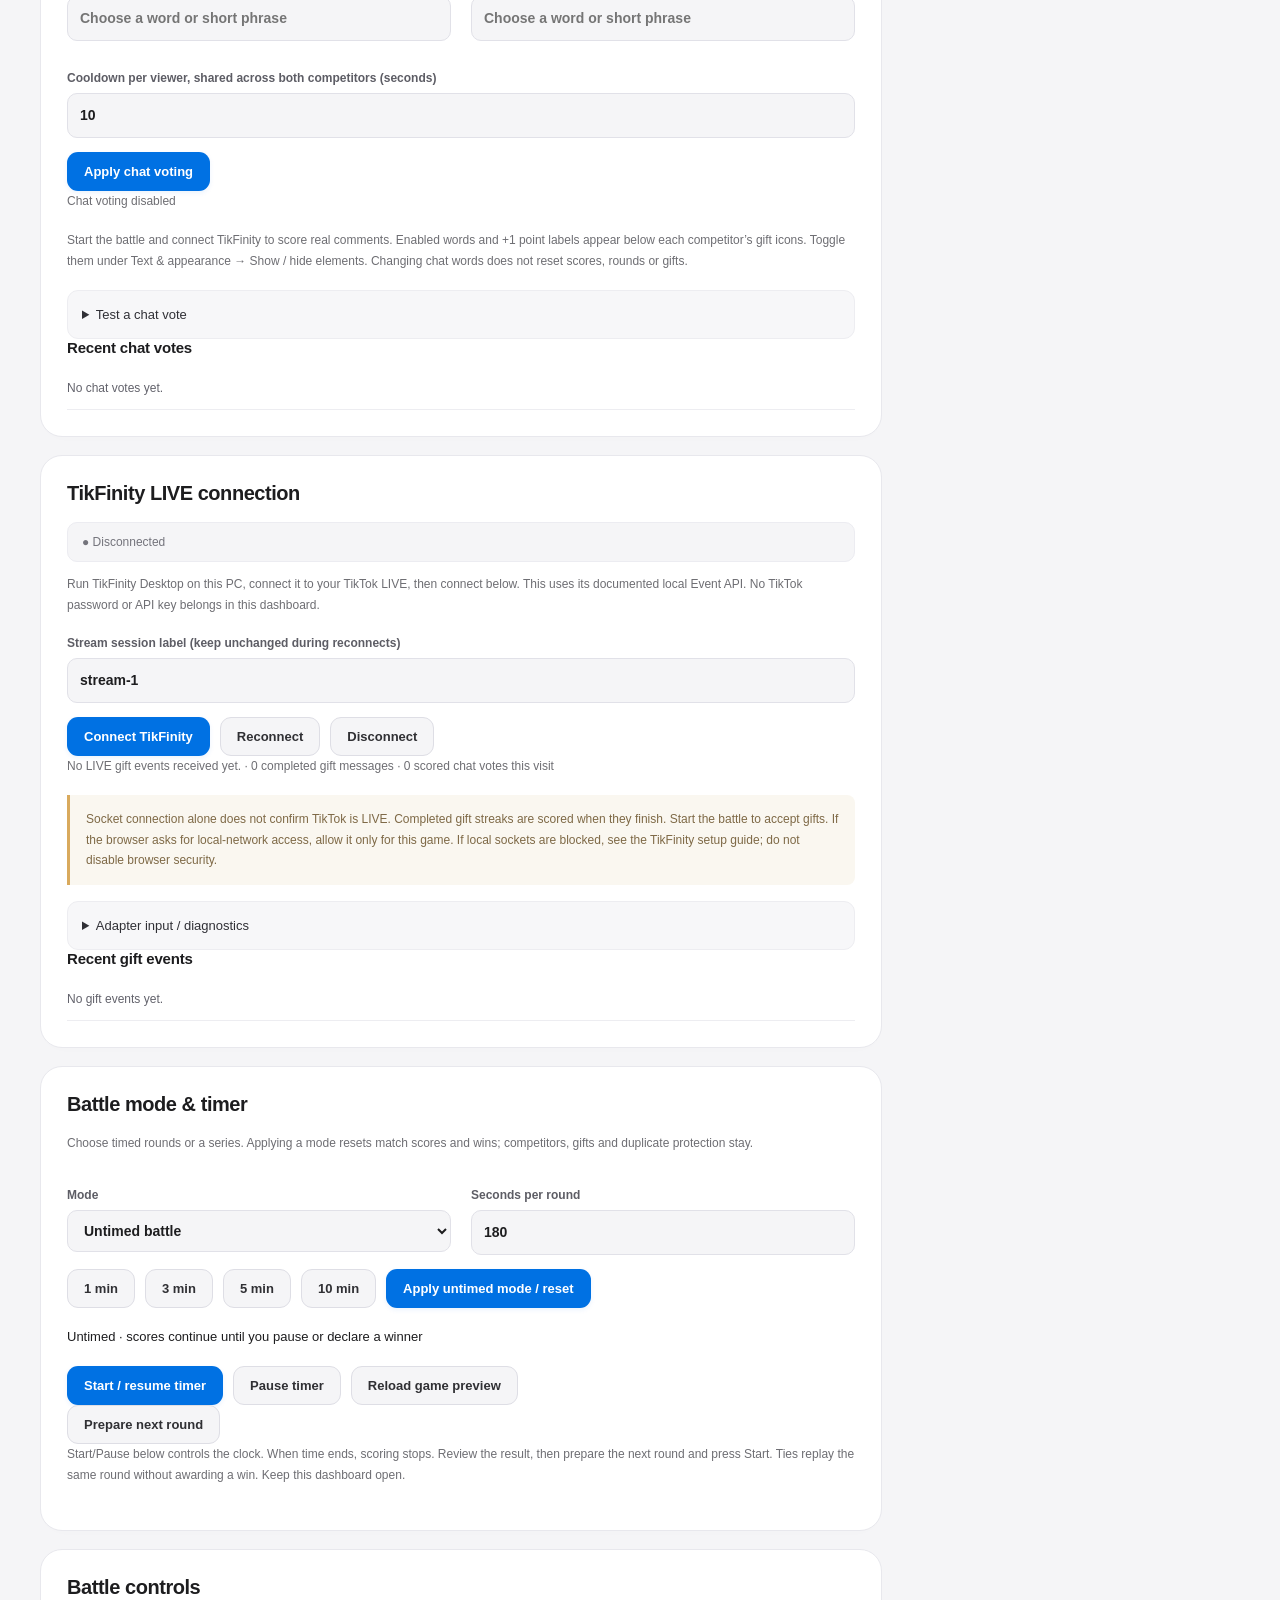
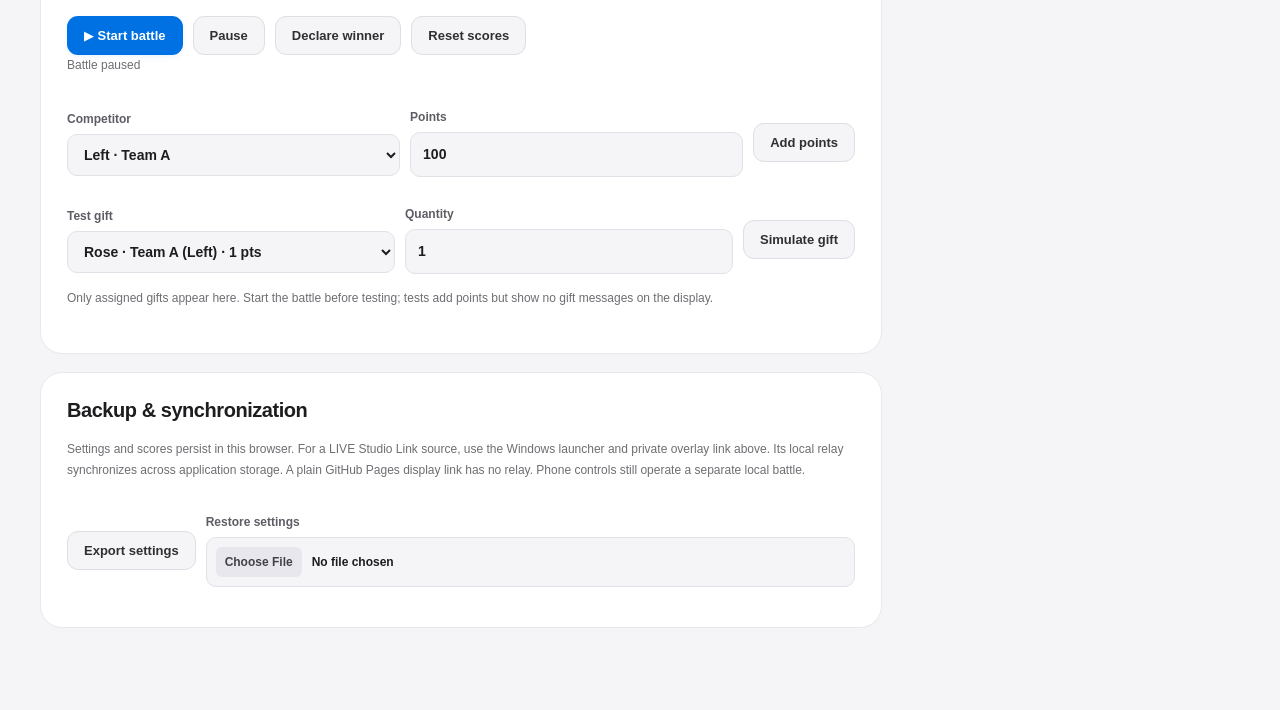
==== commit 60798d12: "Improve broadcast window setup, display recovery, and simplify setup documentation" ====
--- a/admin.html
+++ b/admin.html
@@ -1 +1 @@
-<!doctype html><html lang="en"><meta charset="utf-8"><meta http-equiv="Content-Security-Policy" content="default-src 'none'; script-src 'self'; style-src 'self' 'unsafe-inline'; img-src 'self' data: https:; font-src 'self'; connect-src 'self' ws://localhost:21213; frame-src 'self'; object-src 'none'; base-uri 'none'; form-action 'none'"><meta name="referrer" content="no-referrer"><meta name="viewport" content="width=device-width,initial-scale=1"><title>LIVE Battle • Control room</title><link rel="stylesheet" href="style.css"><body class="dashboard"><main class="admin"><header class="top"><div><div class="eyebrow">LIVE BATTLE · CONTROL ROOM</div><h1>Battle Studio</h1><p class="muted">Your matchup. Your colors. Ready for LIVE.</p></div><button id="night-mode" type="button" aria-label="Switch dashboard to night mode" aria-pressed="false">☾ Night mode</button><a class="button" href="index.html" target="battle-display">↗ Open display window</a></header><nav class="editor-nav" aria-label="Editor sections"><a href="#overlay-setup">Overlay link</a><a href="#general">General</a><button data-action="open-styles" type="button">✦ Styles</button><a href="#appearance">Text & style</a><a href="#competitors">Competitors</a><a href="#gifts">Gifts</a><a href="#chat-voting">Chat +1</a><a href="#live-connection">LIVE</a><a href="#match-modes">Modes & timer</a><a href="#battle-controls">Battle</a><a href="#preview">Preview</a><a href="#backups">Backups</a><span id="save-state" role="status">✓ Saved in this browser</span></nav><section id="session-summary" class="session-summary" aria-label="Battle and connection summary"><span id="summary-battle"></span><span id="summary-live"></span><span id="summary-overlay"></span><a href="#battle-controls">Jump to battle controls ↓</a></section><div class="workspace"><div id="controls"></div><aside class="preview" id="preview"><h3>Live preview</h3><iframe title="Live battle preview" src="index.html"></iframe><p class="muted">9:16 preview · scaled to fit<br>In LIVE Studio, set the Link source render size to 1080 × 1920 where supported. Dragging a small source larger can blur it. Keep the local dashboard open.</p><button id="fullscreen">Full-screen preview</button><a class="button preview-modes-link" href="#match-modes">Set rounds & timer</a></aside></div></main><dialog id="styles-dialog" class="styles-dialog" aria-labelledby="styles-heading"><header class="section-heading"><div><div class="eyebrow">CHOOSE YOUR LOOK</div><h2 id="styles-heading">Battle styles</h2></div><button data-action="close-styles" aria-label="Close styles">×</button></header><p class="muted">Choose a complete look, then fine-tune colors, fonts and VS controls. For countdowns and best-of-three, use Modes & timer in the dashboard. Competitors, photos, scores, gifts and visibility settings stay unchanged.</p><div id="styles-gallery" class="styles-gallery"></div></dialog><div id="toast" class="toast" role="status" aria-live="polite" hidden></div><dialog id="gift-dialog" class="gift-dialog" aria-labelledby="slot-heading"><header class="section-heading"><h2 id="slot-heading">Add gift</h2><button data-action="close-gift-slot" aria-label="Close gift picker">×</button></header><p class="muted">Choose an additional gift. Your existing gifts stay assigned. Gifts already used by either competitor are unavailable here.</p><div class="two-col"><label>Search gifts<input id="slot-search" type="search" placeholder="Name or gift ID"></label><label>Points per gift<input id="slot-points" type="number" min="1" max="1000000000" step="1" value="1"></label></div><div id="slot-gallery" class="catalog"></div><p class="muted">Click an available gift to add its new slot. Press Esc to cancel.</p></dialog><script type="module" src="admin.js"></script></body></html>
+<!doctype html><html lang="en"><meta charset="utf-8"><meta http-equiv="Content-Security-Policy" content="default-src 'none'; script-src 'self'; style-src 'self' 'unsafe-inline'; img-src 'self' data: https:; font-src 'self'; connect-src 'self' ws://localhost:21213; frame-src 'self'; object-src 'none'; base-uri 'none'; form-action 'none'"><meta name="referrer" content="no-referrer"><meta name="viewport" content="width=device-width,initial-scale=1"><title>LIVE Battle • Control room</title><link rel="stylesheet" href="style.css"><body class="dashboard"><main class="admin"><header class="top"><div><div class="eyebrow">LIVE BATTLE · CONTROL ROOM</div><h1>Battle Studio</h1><p class="muted">Your matchup. Your colors. Ready for LIVE.</p></div><button id="night-mode" type="button" aria-label="Switch dashboard to night mode" aria-pressed="false">☾ Night mode</button><a class="button" id="open-display" href="index.html?capture=1" target="battle-display">↗ Broadcast window</a></header><nav class="editor-nav" aria-label="Editor sections"><a href="#overlay-setup">Overlay link</a><a href="#general">General</a><button data-action="open-styles" type="button">✦ Styles</button><a href="#appearance">Text & style</a><a href="#competitors">Competitors</a><a href="#gifts">Gifts</a><a href="#chat-voting">Chat +1</a><a href="#live-connection">LIVE</a><a href="#match-modes">Modes & timer</a><a href="#battle-controls">Battle</a><a href="#preview">Preview</a><a href="#backups">Backups</a><span id="save-state" role="status">✓ Saved in this browser</span></nav><section id="session-summary" class="session-summary" aria-label="Battle and connection summary"><span id="summary-battle"></span><span id="summary-live"></span><span id="summary-overlay"></span><a href="#battle-controls">Jump to battle controls ↓</a></section><div class="workspace"><div id="controls"></div><aside class="preview" id="preview"><h3>Live preview</h3><iframe title="Live battle preview" src="index.html"></iframe><p class="muted">9:16 preview · scaled to fit<br>In LIVE Studio, set the Link source render size to 1080 × 1920 where supported. Dragging a small source larger can blur it. Keep the local dashboard open. Prefer Window Capture? Open Broadcast window above, then hide its setup controls before capturing.</p><button id="fullscreen">Full-screen preview</button><a class="button preview-modes-link" href="#match-modes">Set rounds & timer</a></aside></div></main><dialog id="styles-dialog" class="styles-dialog" aria-labelledby="styles-heading"><header class="section-heading"><div><div class="eyebrow">CHOOSE YOUR LOOK</div><h2 id="styles-heading">Battle styles</h2></div><button data-action="close-styles" aria-label="Close styles">×</button></header><p class="muted">Choose a complete look, then fine-tune colors, fonts and VS controls. For countdowns and best-of-three, use Modes & timer in the dashboard. Competitors, photos, scores, gifts and visibility settings stay unchanged.</p><div id="styles-gallery" class="styles-gallery"></div></dialog><div id="toast" class="toast" role="status" aria-live="polite" hidden></div><dialog id="gift-dialog" class="gift-dialog" aria-labelledby="slot-heading"><header class="section-heading"><h2 id="slot-heading">Add gift</h2><button data-action="close-gift-slot" aria-label="Close gift picker">×</button></header><p class="muted">Choose an additional gift. Your existing gifts stay assigned. Gifts already used by either competitor are unavailable here.</p><div class="two-col"><label>Search gifts<input id="slot-search" type="search" placeholder="Name or gift ID"></label><label>Points per gift<input id="slot-points" type="number" min="1" max="1000000000" step="1" value="1"></label></div><div id="slot-gallery" class="catalog"></div><p class="muted">Click an available gift to add its new slot. Press Esc to cancel.</p></dialog><script type="module" src="admin.js"></script></body></html>
--- a/style.css
+++ b/style.css
@@ -114,3 +114,10 @@
 .game.ambient-motion .orb.two{animation-delay:calc(var(--motion-phase,0s) - 10s)}
 
 #chat-voting .event-list p{overflow-wrap:anywhere}#chat-voting{scroll-margin-top:110px}
+
+/* Public chat keywords are distinct from private vote/cooldown tracking. */
+.game .chat-word-pill{display:flex;flex-direction:column;align-items:center;gap:.5cqw;max-width:96%;margin:1.8cqw auto 0;padding:1.2cqw 1.8cqw;border-radius:2.5cqw;border:1px solid #ffffff35;background:#080e2b55;font-size:var(--giftSize,2.7cqw);line-height:1.45;color:#fff;text-align:center}.chat-keyword{display:block;max-width:100%;overflow-wrap:anywhere;font-weight:650}.chat-word-points{font-size:.86em;color:#dbe7ff;font-weight:700}.game[data-look=minimal] .chat-word-pill{background:#ffffff06;border-color:#ffffff30}.game[data-look=gold] .chat-word-pill{border-color:#d9b46b80}.game[data-look=liveBattle] .chat-word-pill{background:#08125055;border-radius:5cqw}
+
+/* Setup controls live outside the scene and disappear completely when ready. */
+.capture-tools{position:fixed;z-index:1000;inset:auto 12px 12px;max-width:580px;margin-inline:auto;padding:18px;border:1px solid #64748b;border-radius:18px;background:#101827f5;color:#f8fafc;box-shadow:0 12px 60px #0009;font:14px/1.5 system-ui,sans-serif;text-align:left;max-height:85vh;overflow:auto;backdrop-filter:blur(16px)}
+.capture-tools[hidden]{display:none}.capture-tools strong{font-size:20px}.capture-tools p{margin:8px 0}.capture-tools div{display:flex;gap:8px;flex-wrap:wrap;margin:12px 0}.capture-tools button{background:#fff;color:#111827;border:0;border-radius:10px;padding:10px 14px;cursor:pointer;font:600 14px system-ui}.capture-tools button:focus-visible{outline:3px solid #38bdf8;outline-offset:3px}.capture-tools small{color:#cbd5e1}.capture-status:empty{display:none}
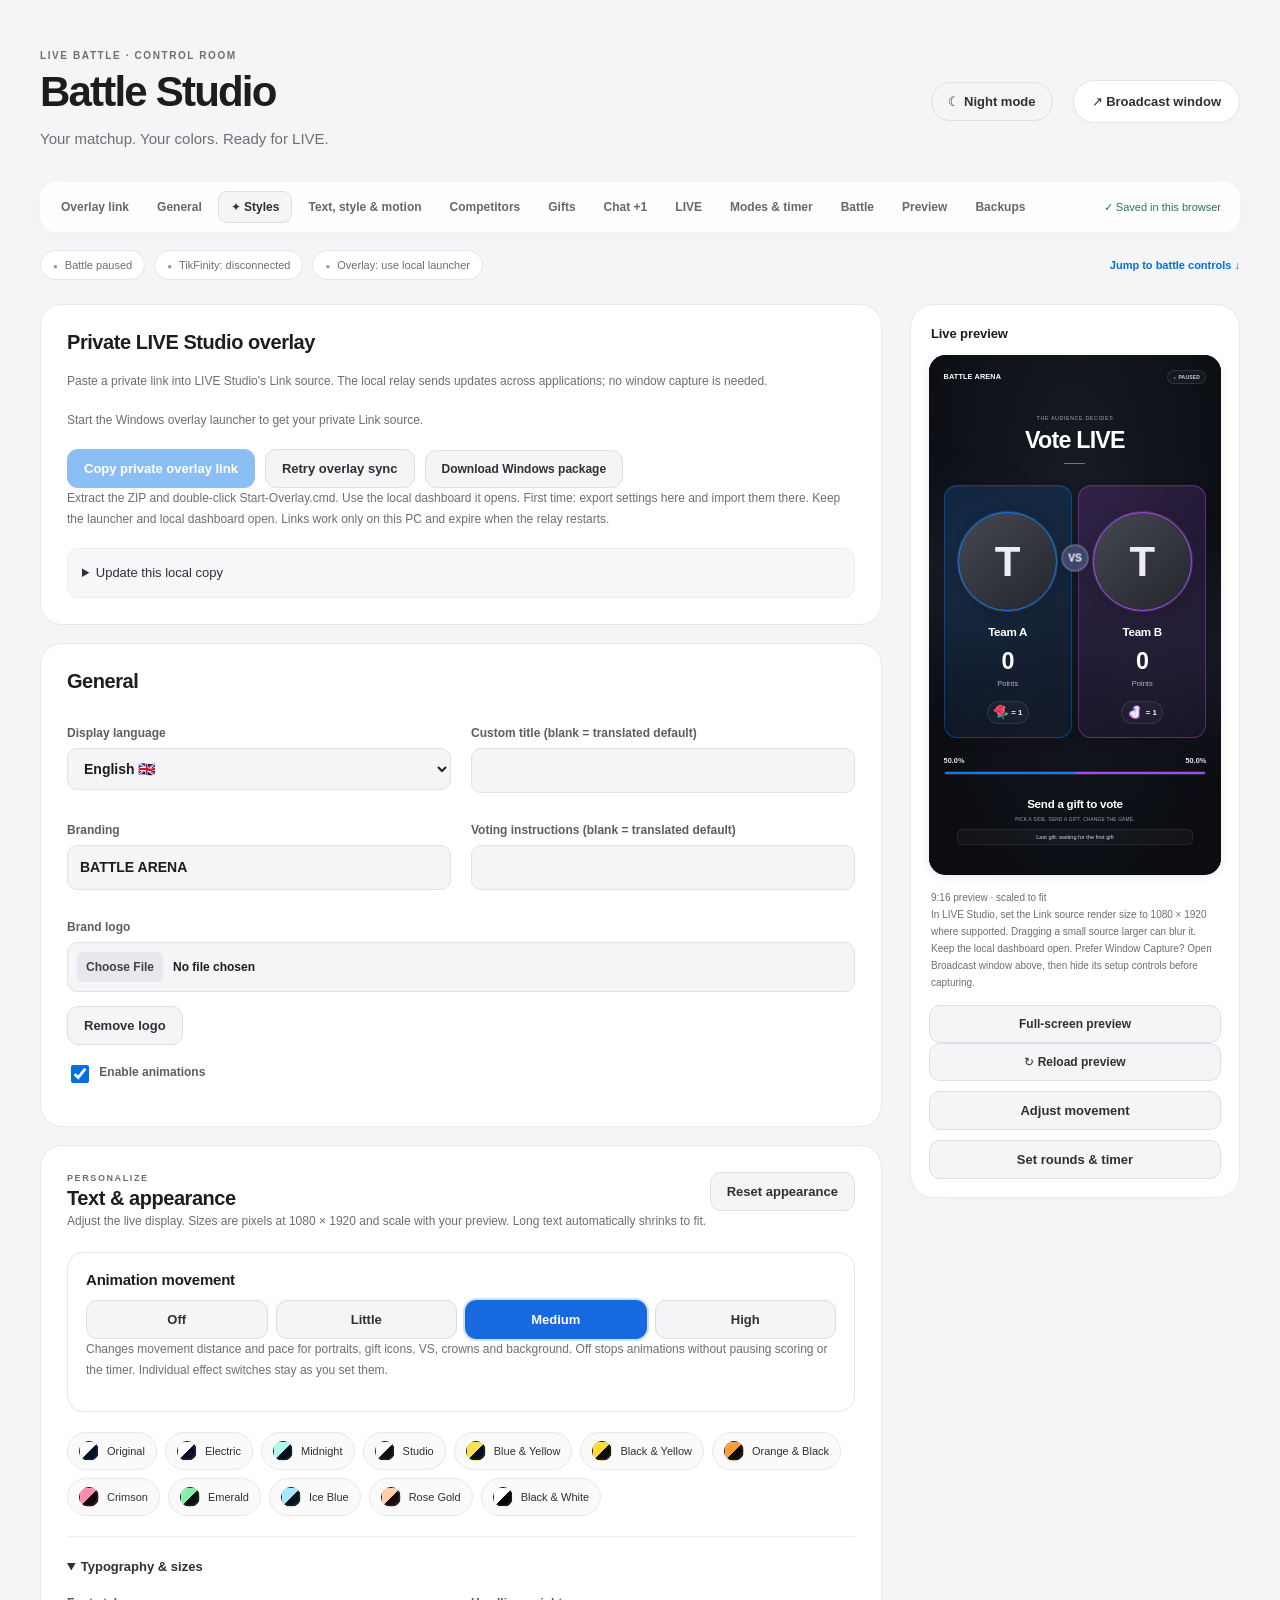
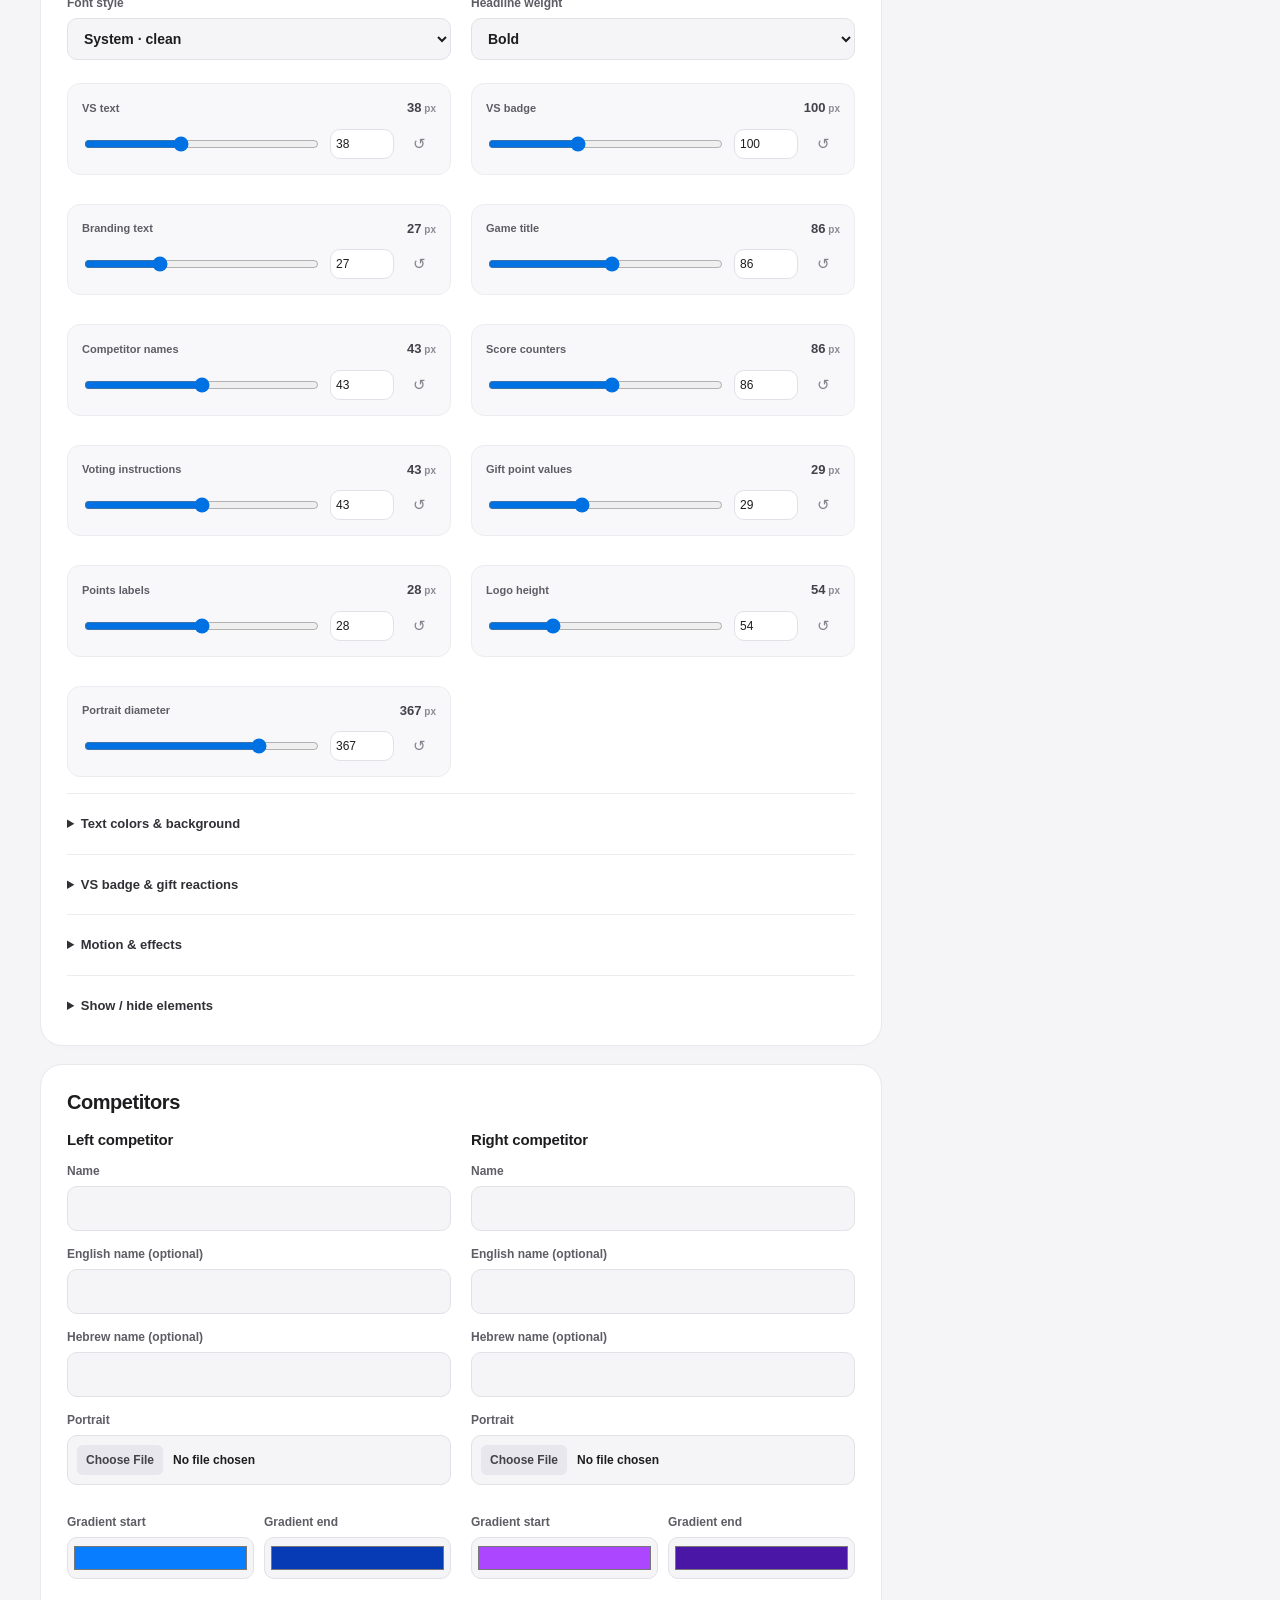
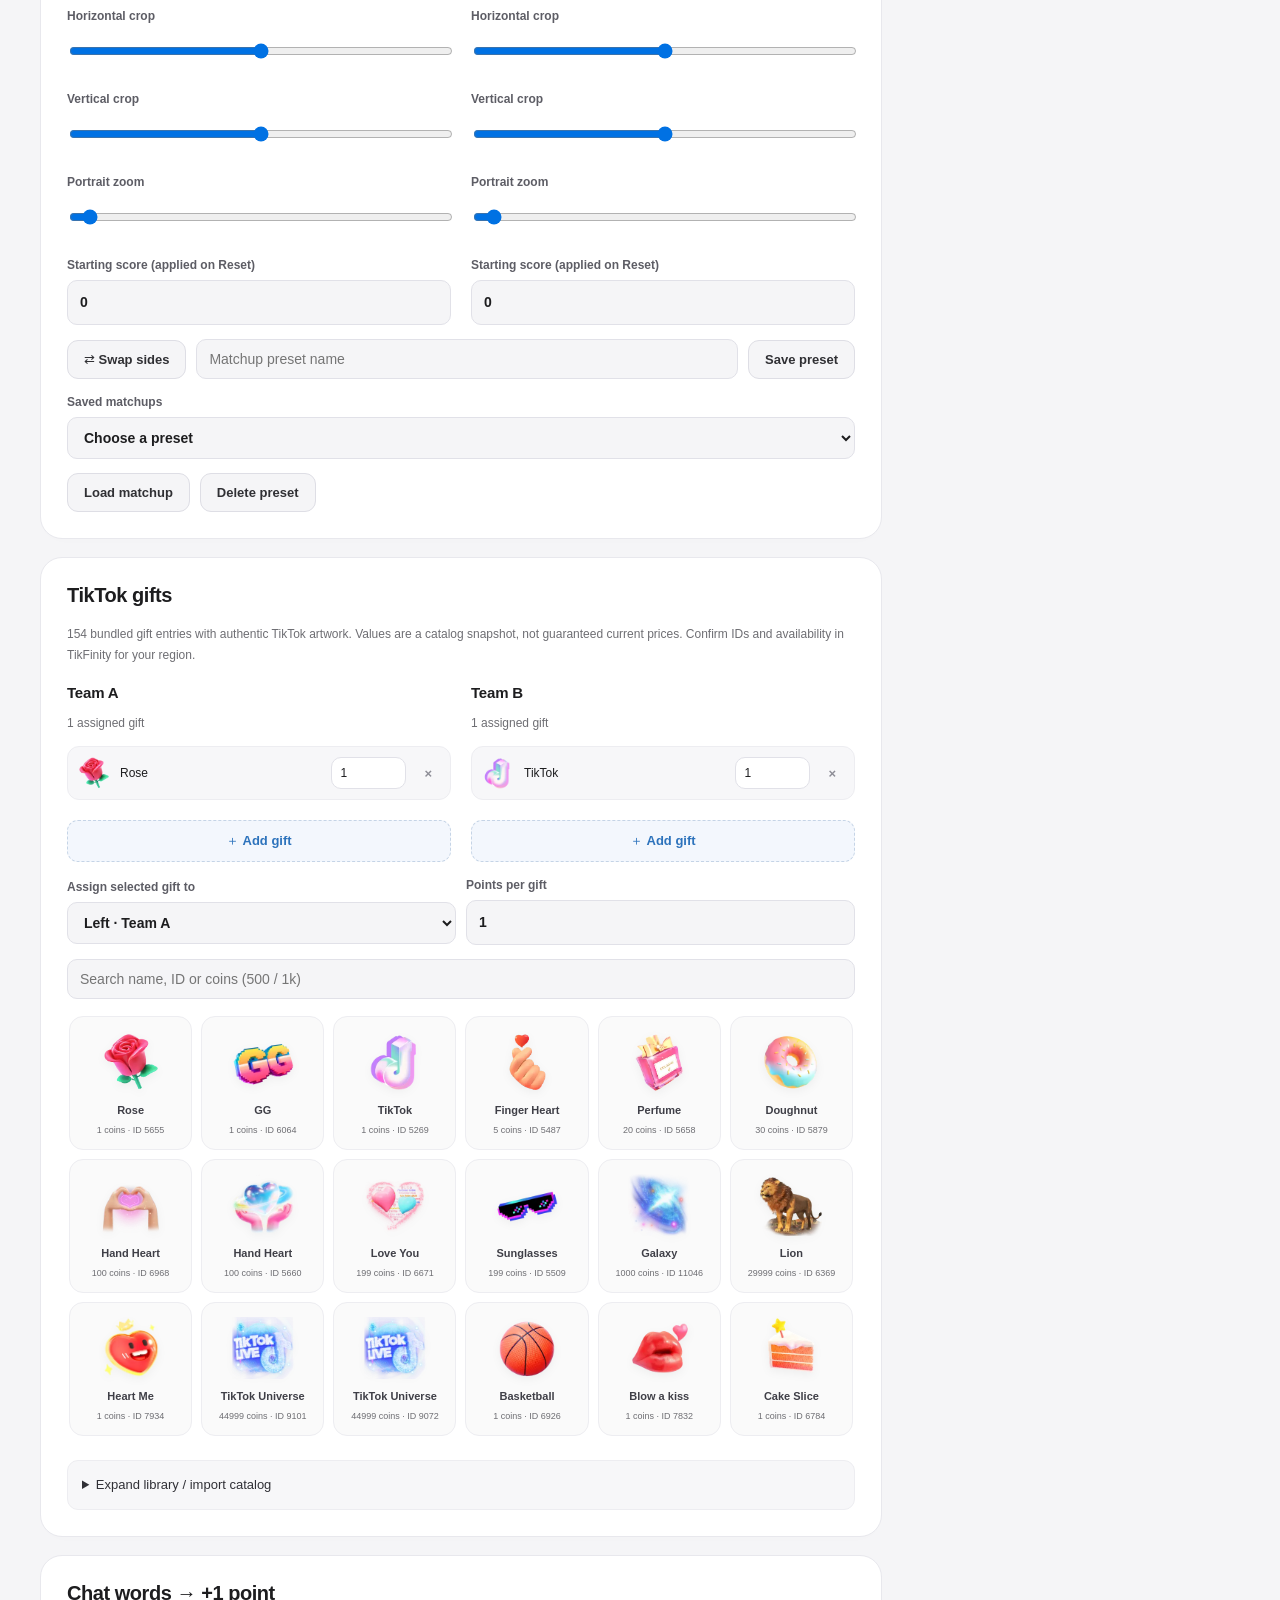
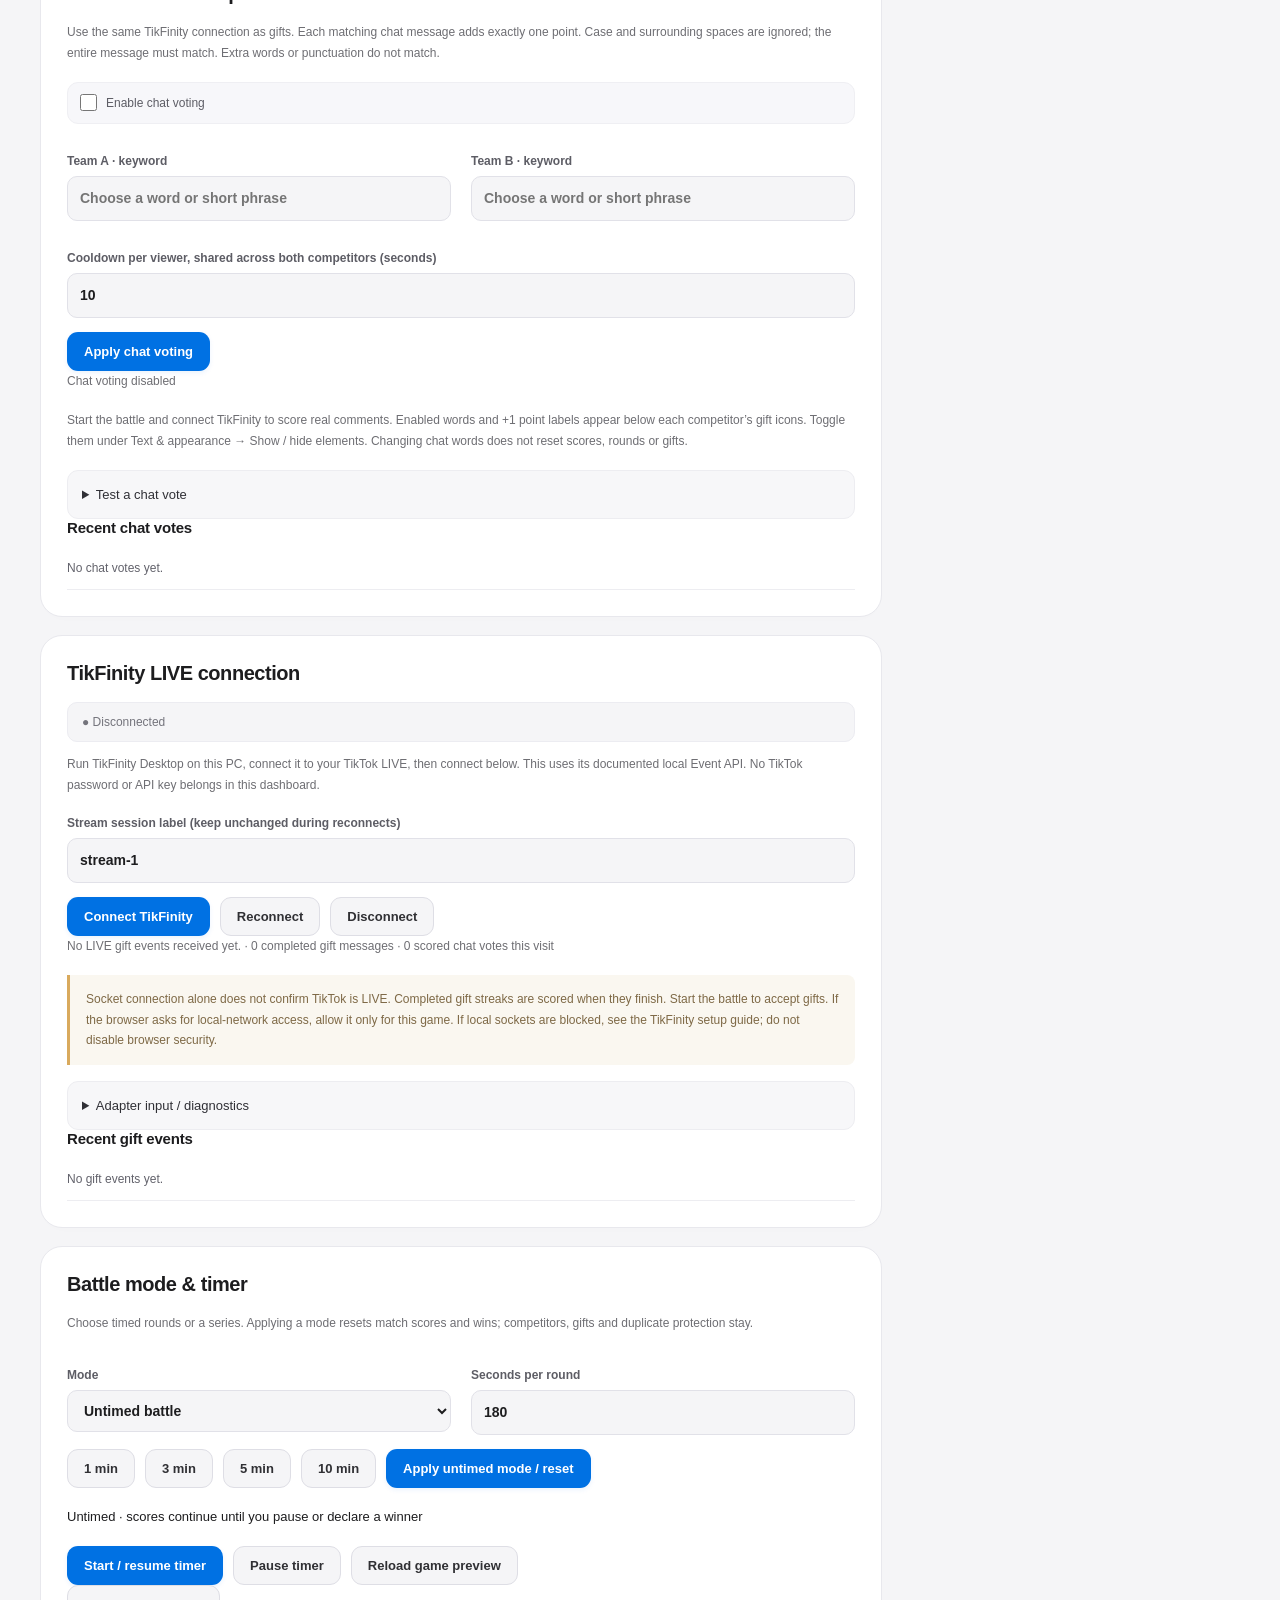
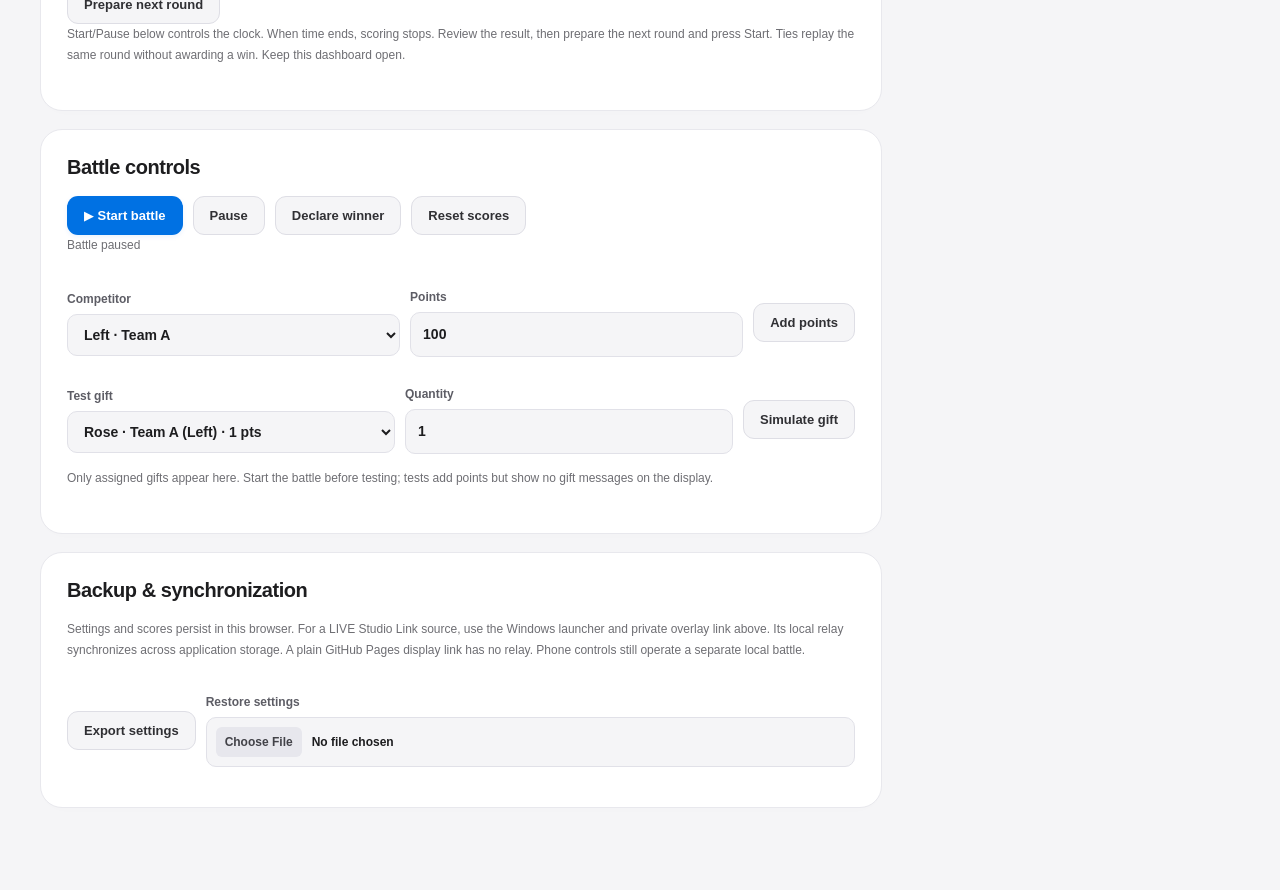
==== commit 1a0f1320: "Add visible movement controls and coordinate animation distances and pace" ====
--- a/admin.html
+++ b/admin.html
@@ -1 +1 @@
-<!doctype html><html lang="en"><meta charset="utf-8"><meta http-equiv="Content-Security-Policy" content="default-src 'none'; script-src 'self'; style-src 'self' 'unsafe-inline'; img-src 'self' data: https:; font-src 'self'; connect-src 'self' ws://localhost:21213; frame-src 'self'; object-src 'none'; base-uri 'none'; form-action 'none'"><meta name="referrer" content="no-referrer"><meta name="viewport" content="width=device-width,initial-scale=1"><title>LIVE Battle • Control room</title><link rel="stylesheet" href="style.css"><body class="dashboard"><main class="admin"><header class="top"><div><div class="eyebrow">LIVE BATTLE · CONTROL ROOM</div><h1>Battle Studio</h1><p class="muted">Your matchup. Your colors. Ready for LIVE.</p></div><button id="night-mode" type="button" aria-label="Switch dashboard to night mode" aria-pressed="false">☾ Night mode</button><a class="button" id="open-display" href="index.html?capture=1" target="battle-display">↗ Broadcast window</a></header><nav class="editor-nav" aria-label="Editor sections"><a href="#overlay-setup">Overlay link</a><a href="#general">General</a><button data-action="open-styles" type="button">✦ Styles</button><a href="#appearance">Text & style</a><a href="#competitors">Competitors</a><a href="#gifts">Gifts</a><a href="#chat-voting">Chat +1</a><a href="#live-connection">LIVE</a><a href="#match-modes">Modes & timer</a><a href="#battle-controls">Battle</a><a href="#preview">Preview</a><a href="#backups">Backups</a><span id="save-state" role="status">✓ Saved in this browser</span></nav><section id="session-summary" class="session-summary" aria-label="Battle and connection summary"><span id="summary-battle"></span><span id="summary-live"></span><span id="summary-overlay"></span><a href="#battle-controls">Jump to battle controls ↓</a></section><div class="workspace"><div id="controls"></div><aside class="preview" id="preview"><h3>Live preview</h3><iframe title="Live battle preview" src="index.html"></iframe><p class="muted">9:16 preview · scaled to fit<br>In LIVE Studio, set the Link source render size to 1080 × 1920 where supported. Dragging a small source larger can blur it. Keep the local dashboard open. Prefer Window Capture? Open Broadcast window above, then hide its setup controls before capturing.</p><button id="fullscreen">Full-screen preview</button><a class="button preview-modes-link" href="#match-modes">Set rounds & timer</a></aside></div></main><dialog id="styles-dialog" class="styles-dialog" aria-labelledby="styles-heading"><header class="section-heading"><div><div class="eyebrow">CHOOSE YOUR LOOK</div><h2 id="styles-heading">Battle styles</h2></div><button data-action="close-styles" aria-label="Close styles">×</button></header><p class="muted">Choose a complete look, then fine-tune colors, fonts and VS controls. For countdowns and best-of-three, use Modes & timer in the dashboard. Competitors, photos, scores, gifts and visibility settings stay unchanged.</p><div id="styles-gallery" class="styles-gallery"></div></dialog><div id="toast" class="toast" role="status" aria-live="polite" hidden></div><dialog id="gift-dialog" class="gift-dialog" aria-labelledby="slot-heading"><header class="section-heading"><h2 id="slot-heading">Add gift</h2><button data-action="close-gift-slot" aria-label="Close gift picker">×</button></header><p class="muted">Choose an additional gift. Your existing gifts stay assigned. Gifts already used by either competitor are unavailable here.</p><div class="two-col"><label>Search gifts<input id="slot-search" type="search" placeholder="Name or gift ID"></label><label>Points per gift<input id="slot-points" type="number" min="1" max="1000000000" step="1" value="1"></label></div><div id="slot-gallery" class="catalog"></div><p class="muted">Click an available gift to add its new slot. Press Esc to cancel.</p></dialog><script type="module" src="admin.js"></script></body></html>
+<!doctype html><html lang="en"><meta charset="utf-8"><meta http-equiv="Content-Security-Policy" content="default-src 'none'; script-src 'self'; style-src 'self' 'unsafe-inline'; img-src 'self' data: https:; font-src 'self'; connect-src 'self' ws://localhost:21213; frame-src 'self'; object-src 'none'; base-uri 'none'; form-action 'none'"><meta name="referrer" content="no-referrer"><meta name="viewport" content="width=device-width,initial-scale=1"><title>LIVE Battle • Control room</title><link rel="stylesheet" href="style.css"><body class="dashboard"><main class="admin"><header class="top"><div><div class="eyebrow">LIVE BATTLE · CONTROL ROOM</div><h1>Battle Studio</h1><p class="muted">Your matchup. Your colors. Ready for LIVE.</p></div><button id="night-mode" type="button" aria-label="Switch dashboard to night mode" aria-pressed="false">☾ Night mode</button><a class="button" id="open-display" href="index.html?capture=1" target="battle-display">↗ Broadcast window</a></header><nav class="editor-nav" aria-label="Editor sections"><a href="#overlay-setup">Overlay link</a><a href="#general">General</a><button data-action="open-styles" type="button">✦ Styles</button><a href="#appearance">Text, style & motion</a><a href="#competitors">Competitors</a><a href="#gifts">Gifts</a><a href="#chat-voting">Chat +1</a><a href="#live-connection">LIVE</a><a href="#match-modes">Modes & timer</a><a href="#battle-controls">Battle</a><a href="#preview">Preview</a><a href="#backups">Backups</a><span id="save-state" role="status">✓ Saved in this browser</span></nav><section id="session-summary" class="session-summary" aria-label="Battle and connection summary"><span id="summary-battle"></span><span id="summary-live"></span><span id="summary-overlay"></span><a href="#battle-controls">Jump to battle controls ↓</a></section><div class="workspace"><div id="controls"></div><aside class="preview" id="preview"><h3>Live preview</h3><iframe title="Live battle preview" src="index.html"></iframe><p class="muted">9:16 preview · scaled to fit<br>In LIVE Studio, set the Link source render size to 1080 × 1920 where supported. Dragging a small source larger can blur it. Keep the local dashboard open. Prefer Window Capture? Open Broadcast window above, then hide its setup controls before capturing.</p><button id="fullscreen">Full-screen preview</button><button type="button" data-action="refresh-game-preview">↻ Reload preview</button><a class="button preview-modes-link" href="#appearance">Adjust movement</a><a class="button preview-modes-link" href="#match-modes">Set rounds & timer</a></aside></div></main><dialog id="styles-dialog" class="styles-dialog" aria-labelledby="styles-heading"><header class="section-heading"><div><div class="eyebrow">CHOOSE YOUR LOOK</div><h2 id="styles-heading">Battle styles</h2></div><button data-action="close-styles" aria-label="Close styles">×</button></header><p class="muted">Choose a complete look, then fine-tune colors, fonts and VS controls. For countdowns and best-of-three, use Modes & timer in the dashboard. Competitors, photos, scores, gifts and visibility settings stay unchanged.</p><div id="styles-gallery" class="styles-gallery"></div></dialog><div id="toast" class="toast" role="status" aria-live="polite" hidden></div><dialog id="gift-dialog" class="gift-dialog" aria-labelledby="slot-heading"><header class="section-heading"><h2 id="slot-heading">Add gift</h2><button data-action="close-gift-slot" aria-label="Close gift picker">×</button></header><p class="muted">Choose an additional gift. Your existing gifts stay assigned. Gifts already used by either competitor are unavailable here.</p><div class="two-col"><label>Search gifts<input id="slot-search" type="search" placeholder="Name or gift ID"></label><label>Points per gift<input id="slot-points" type="number" min="1" max="1000000000" step="1" value="1"></label></div><div id="slot-gallery" class="catalog"></div><p class="muted">Click an available gift to add its new slot. Press Esc to cancel.</p></dialog><script type="module" src="admin.js"></script></body></html>
--- a/style.css
+++ b/style.css
@@ -69,7 +69,7 @@
 
 /* Gentle badge movement uses a separate translate so diamond styling stays intact. */
 .game .vs-motion{animation:vs-drift 4s ease-in-out infinite}
-@keyframes vs-drift{0%,100%{translate:0 -.45cqw}50%{translate:0 .45cqw}}
+@keyframes vs-drift{0%,100%{translate:0 calc(-1 * var(--vs-drift,.45cqw))}50%{translate:0 var(--vs-drift,.45cqw)}}
 .game .gift-message{display:flex;align-items:center;justify-content:center;gap:1.5cqw;min-width:0;text-align:start;line-height:1.45;overflow-wrap:anywhere}
 .game .gift-message img{width:7cqw;height:7cqw;object-fit:contain;flex-shrink:0}
 .game .gift-message>div{min-width:0}.gift-sender,.gift-name{font-weight:750}.gift-sender{color:#c5e8ff}.gift-message small{display:block;font-size:.8em;color:#d1d5e2;margin-top:.3cqw}
@@ -97,11 +97,11 @@
 .game.gift-motion .pill img{animation:gift-sway var(--gift-period) ease-in-out infinite}.game.gift-motion .pill:nth-child(even) img{animation-delay:-1.3s}
 @keyframes gift-sway{0%,100%{translate:0 0;rotate:calc(-1 * var(--gift-turn))}50%{translate:0 calc(-1 * var(--gift-rise));rotate:var(--gift-turn)}}
 .game.ambient-motion .orb{animation:ambient-drift 22s ease-in-out infinite alternate}.game.ambient-motion .orb.two{animation-delay:-10s}
-@keyframes ambient-drift{from{translate:0 0}to{translate:10cqw -7cqw}}
+@keyframes ambient-drift{from{translate:0 0}to{translate:var(--ambient-x,10cqw) var(--ambient-y,-7cqw)}}
 .game.ambient-motion .track{position:relative}.game.ambient-motion .track:after{content:'';pointer-events:none;position:absolute;inset:0 auto 0 -30%;width:22%;background:linear-gradient(90deg,transparent,#ffffff35,transparent);animation:bar-sweep 7s ease-in-out infinite}
 @keyframes bar-sweep{0%,25%{translate:0 0}85%,100%{translate:650% 0}}
 .game.leader-motion .team.is-leading .leader{animation:crown-float 3s ease-in-out infinite}
-@keyframes crown-float{0%,100%{translate:0 0;text-shadow:0 0 .5cqw #ffe49b30}50%{translate:0 -.35cqw;text-shadow:0 0 1.5cqw #ffe49b99}}
+@keyframes crown-float{0%,100%{translate:0 0;text-shadow:0 0 .5cqw #ffe49b30}50%{translate:0 calc(-1 * var(--crown-drift,.35cqw));text-shadow:0 0 1.5cqw #ffe49b99}}
 .game .team{position:relative}.gift-shower{position:absolute;inset:0;z-index:3;overflow:hidden;pointer-events:none;border-radius:inherit}.gift-shower img{position:absolute;bottom:8%;width:9cqw;height:9cqw;object-fit:contain;opacity:0;animation:received-gift-rise 2.2s ease-out both;animation-delay:var(--particle-delay)}
 @keyframes received-gift-rise{0%{opacity:0;translate:0 0;scale:.6;rotate:-10deg}15%{opacity:1;scale:1}80%{opacity:.9}100%{opacity:0;translate:var(--particle-sway) -65cqw;scale:.85;rotate:15deg}}
 .game.still .track:after{animation:none!important;display:none}.game.still .gift-shower{display:none}
@@ -121,3 +121,9 @@
 /* Setup controls live outside the scene and disappear completely when ready. */
 .capture-tools{position:fixed;z-index:1000;inset:auto 12px 12px;max-width:580px;margin-inline:auto;padding:18px;border:1px solid #64748b;border-radius:18px;background:#101827f5;color:#f8fafc;box-shadow:0 12px 60px #0009;font:14px/1.5 system-ui,sans-serif;text-align:left;max-height:85vh;overflow:auto;backdrop-filter:blur(16px)}
 .capture-tools[hidden]{display:none}.capture-tools strong{font-size:20px}.capture-tools p{margin:8px 0}.capture-tools div{display:flex;gap:8px;flex-wrap:wrap;margin:12px 0}.capture-tools button{background:#fff;color:#111827;border:0;border-radius:10px;padding:10px 14px;cursor:pointer;font:600 14px system-ui}.capture-tools button:focus-visible{outline:3px solid #38bdf8;outline-offset:3px}.capture-tools small{color:#cbd5e1}.capture-status:empty{display:none}
+
+.movement-controls{margin:20px 0;padding:18px;border:1px solid var(--line,#64748b55);border-radius:16px}.movement-controls h3{margin:0 0 12px}.movement-buttons{display:flex;gap:8px;flex-wrap:wrap}.movement-buttons button{flex:1;min-width:65px}.movement-buttons [aria-pressed=true]{background:#1769e0;color:#fff;border-color:#1769e0;box-shadow:0 0 0 2px #1769e033}.movement-buttons button:focus-visible{outline:3px solid #38bdf8;outline-offset:3px}
+.game[data-motion=calm]{--vs-drift:.15cqw;--crown-drift:.12cqw;--ambient-x:3cqw;--ambient-y:-2cqw;--ambient-period:32s;--crown-period:5s;--vs-period:7s;--shine-period:11s}
+.game[data-motion=balanced]{--vs-drift:.45cqw;--crown-drift:.35cqw;--ambient-x:7cqw;--ambient-y:-5cqw;--ambient-period:22s;--crown-period:3s;--vs-period:4s;--shine-period:7s}
+.game[data-motion=energetic]{--vs-drift:.85cqw;--crown-drift:.65cqw;--ambient-x:10cqw;--ambient-y:-7cqw;--ambient-period:16s;--crown-period:2.5s;--vs-period:3s;--shine-period:5s}
+.game .vs-motion{animation-duration:var(--vs-period,4s)}.game.ambient-motion .orb{animation-duration:var(--ambient-period,22s)}.game.leader-motion .team.is-leading .leader{animation-duration:var(--crown-period,3s)}.game.ambient-motion .track:after{animation-duration:var(--shine-period,7s)}
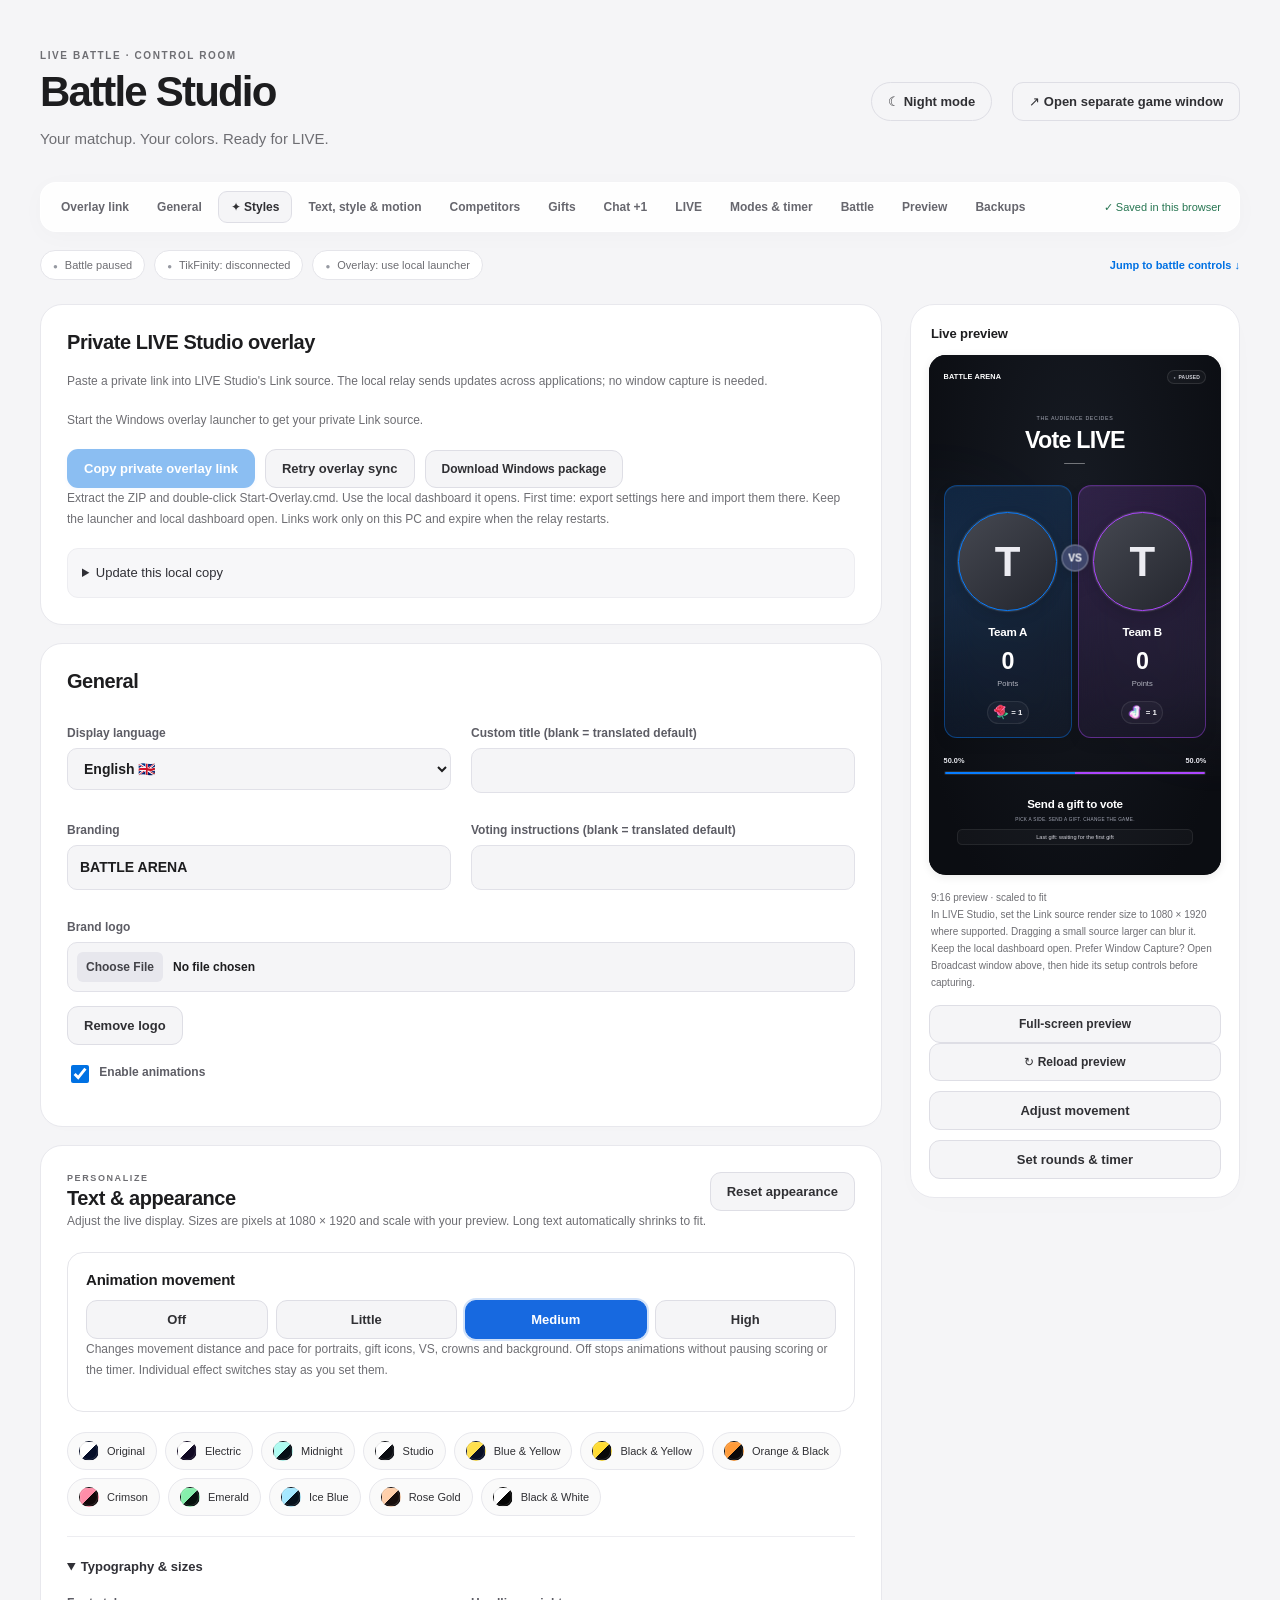
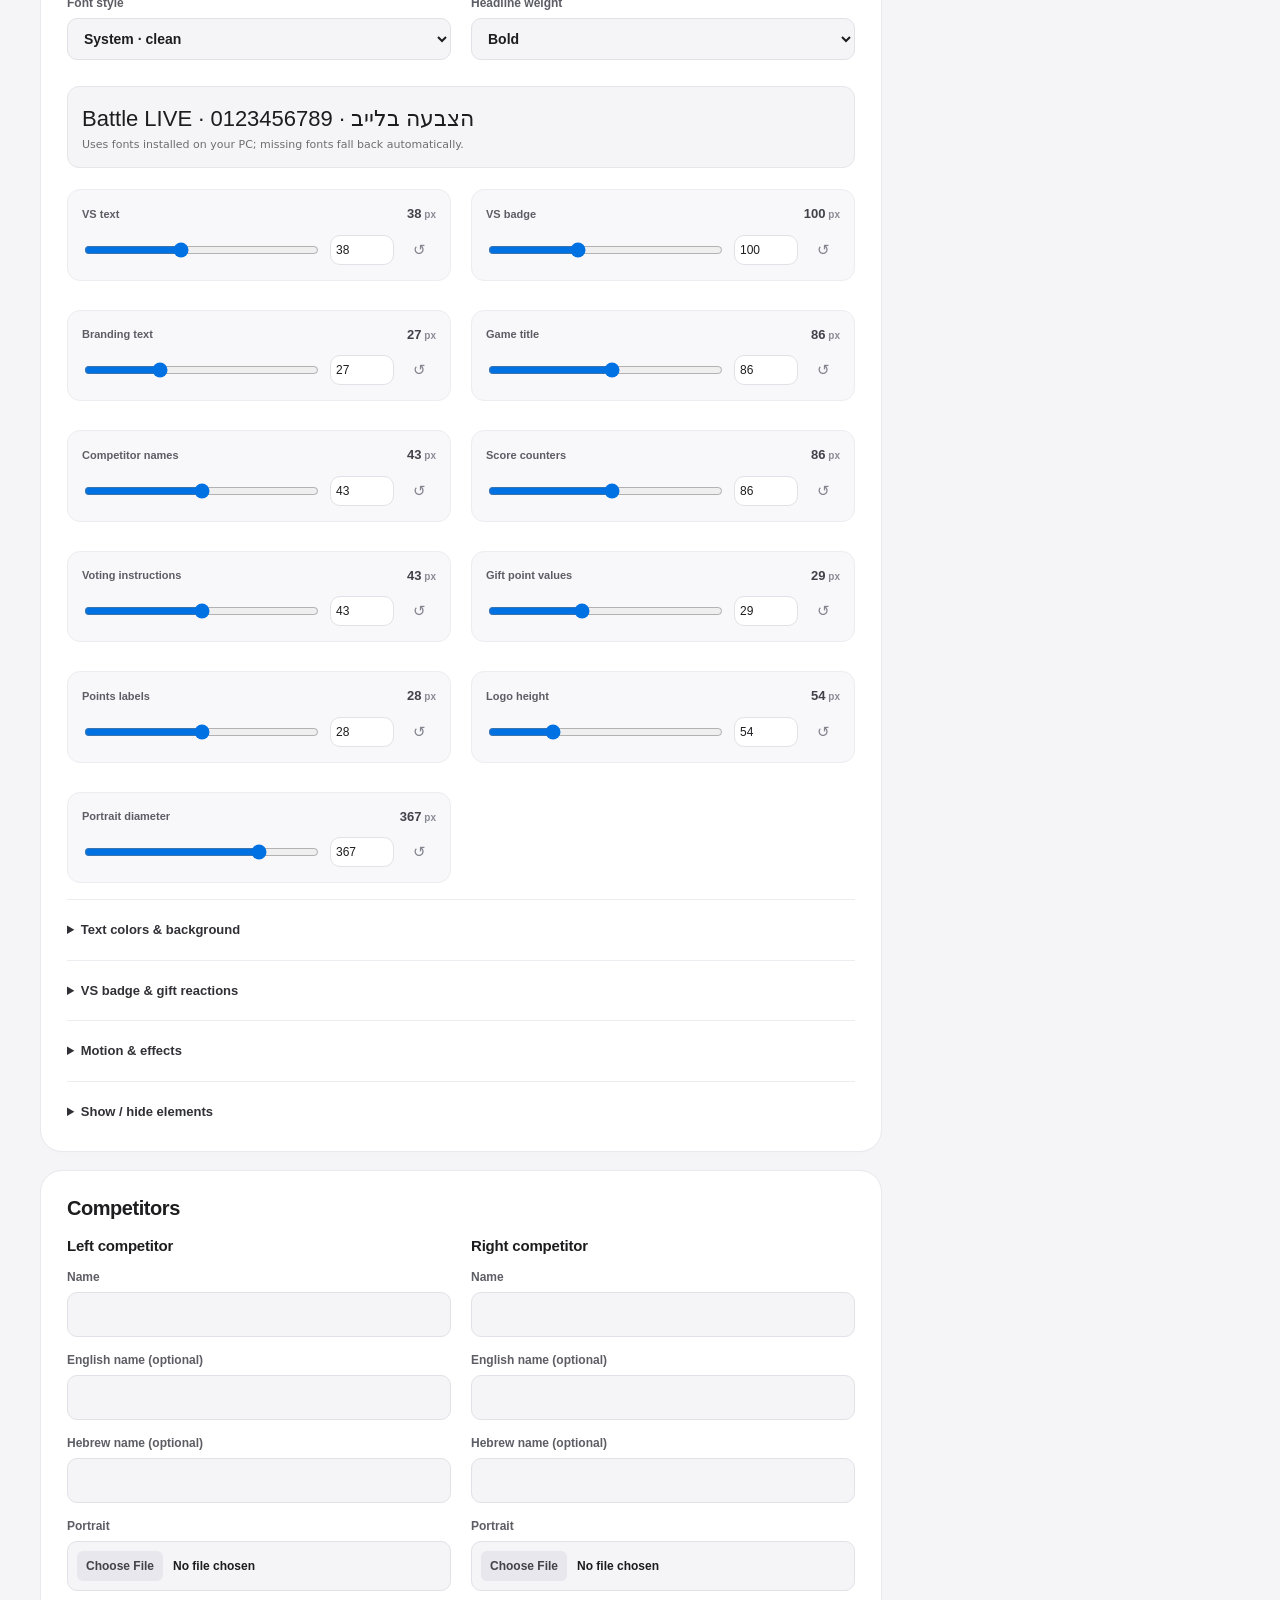
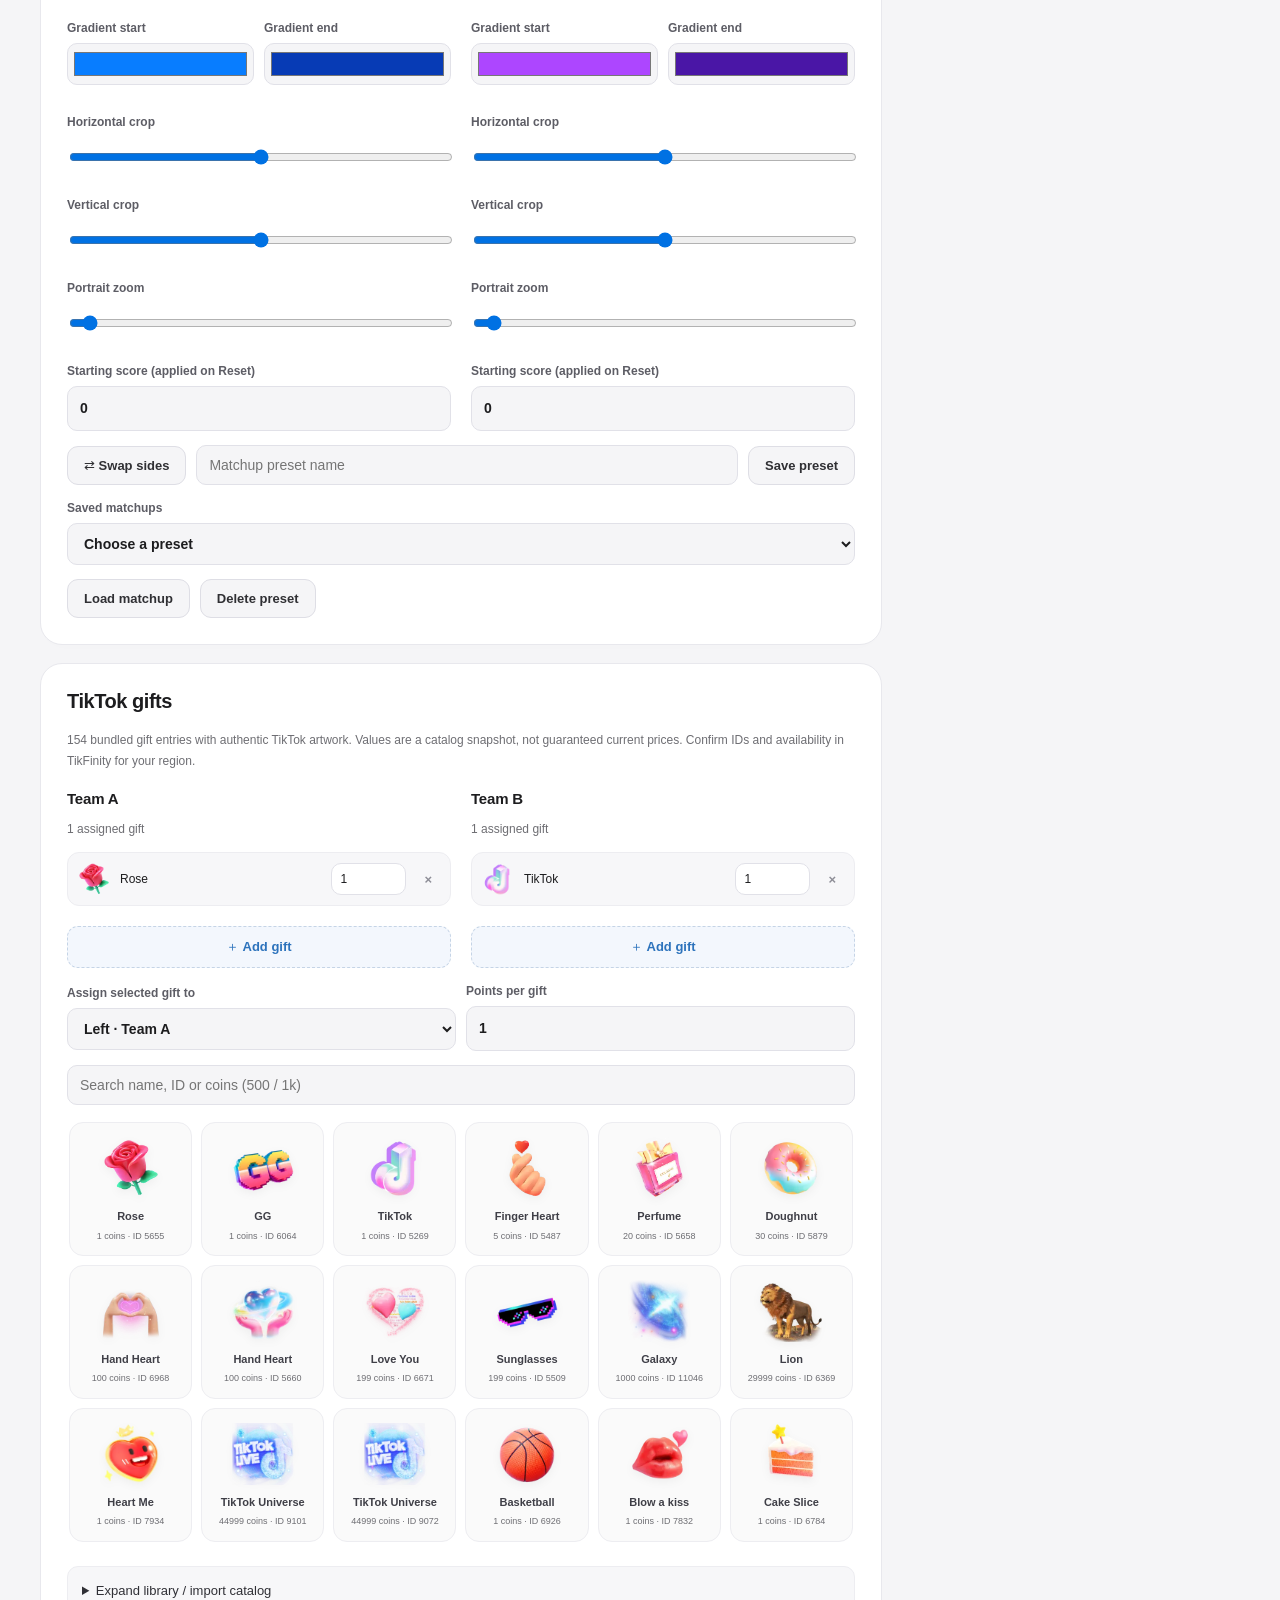
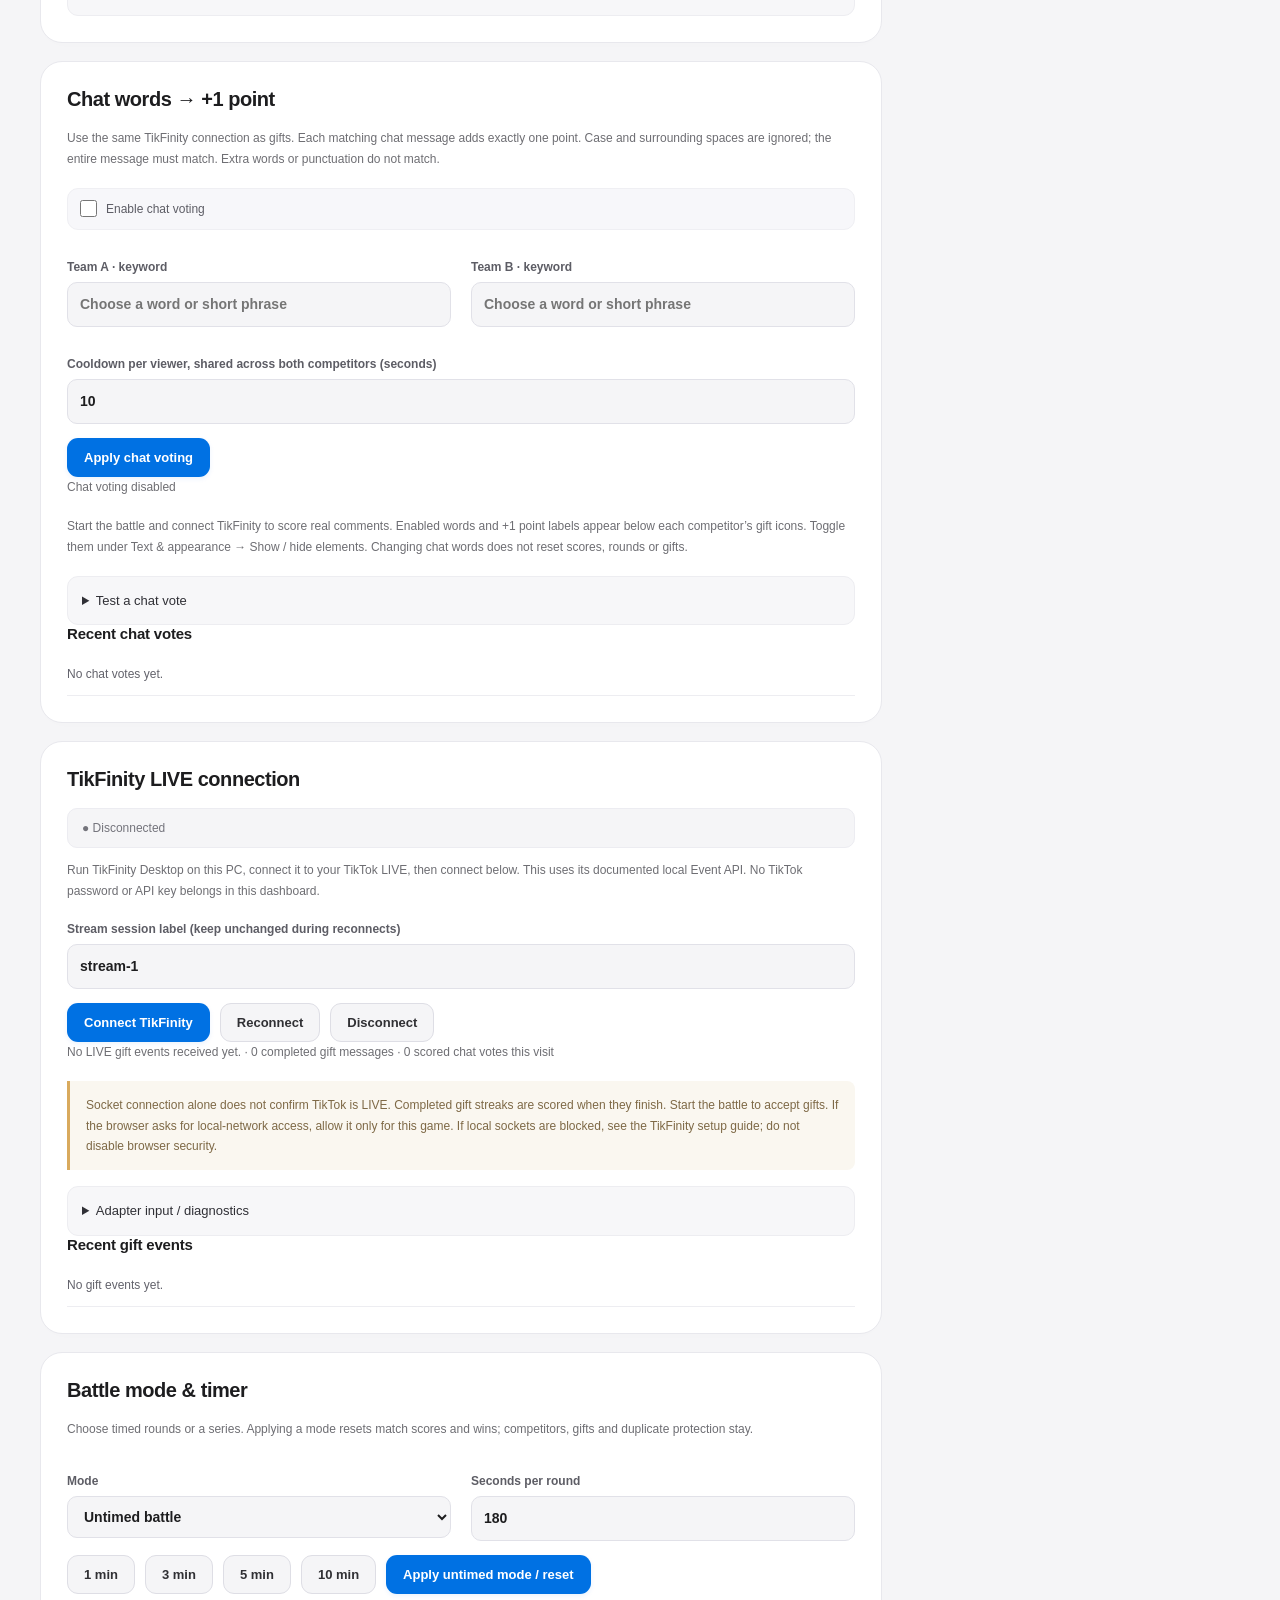
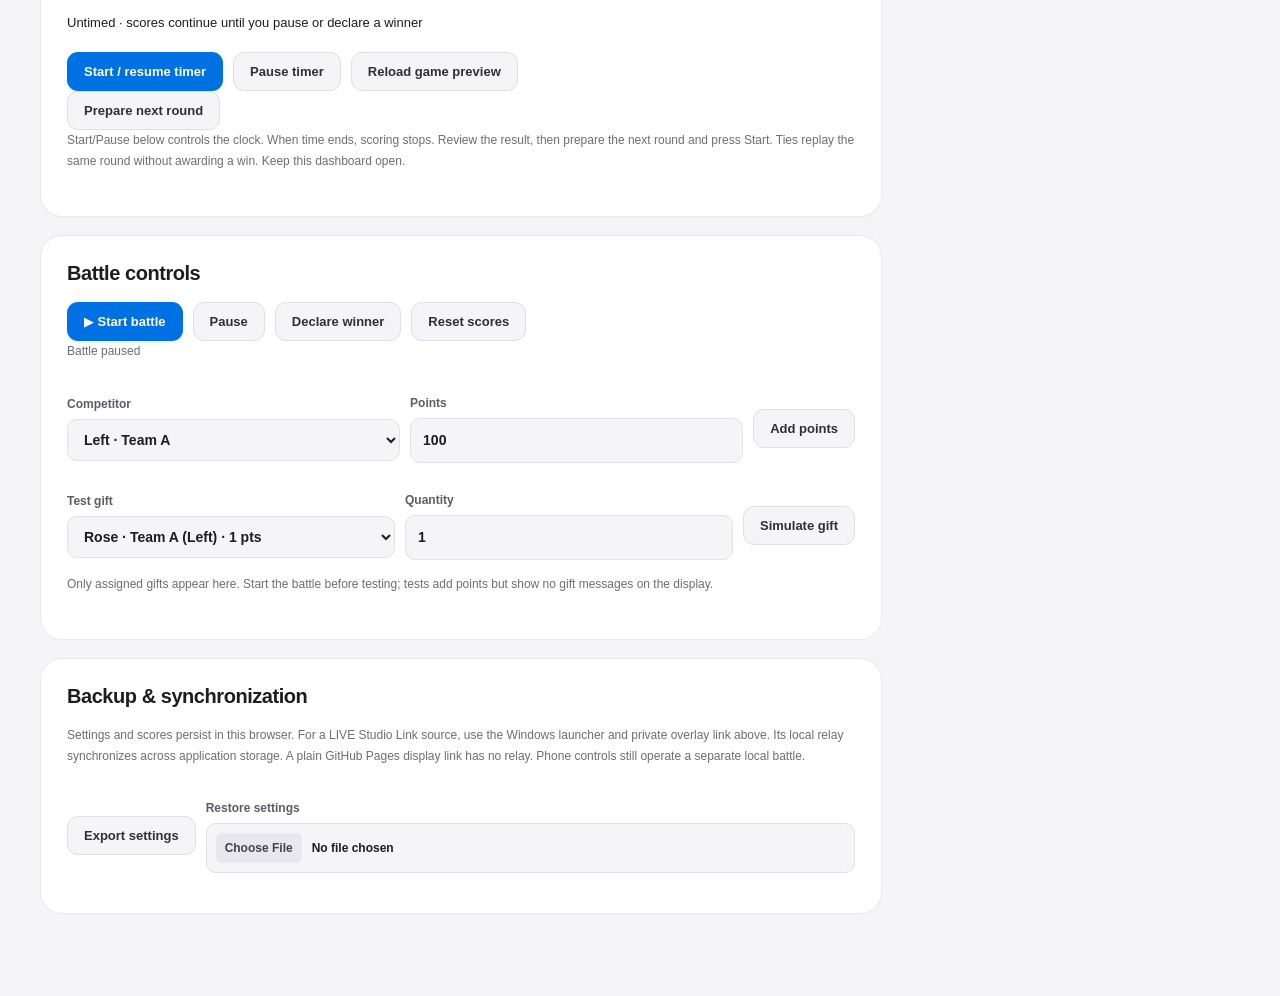
==== commit 82492952: "Open an independent game capture window and focus it without reloading" ====
--- a/admin.html
+++ b/admin.html
@@ -1 +1 @@
-<!doctype html><html lang="en"><meta charset="utf-8"><meta http-equiv="Content-Security-Policy" content="default-src 'none'; script-src 'self'; style-src 'self' 'unsafe-inline'; img-src 'self' data: https:; font-src 'self'; connect-src 'self' ws://localhost:21213; frame-src 'self'; object-src 'none'; base-uri 'none'; form-action 'none'"><meta name="referrer" content="no-referrer"><meta name="viewport" content="width=device-width,initial-scale=1"><title>LIVE Battle • Control room</title><link rel="stylesheet" href="style.css"><body class="dashboard"><main class="admin"><header class="top"><div><div class="eyebrow">LIVE BATTLE · CONTROL ROOM</div><h1>Battle Studio</h1><p class="muted">Your matchup. Your colors. Ready for LIVE.</p></div><button id="night-mode" type="button" aria-label="Switch dashboard to night mode" aria-pressed="false">☾ Night mode</button><a class="button" id="open-display" href="index.html?capture=1" target="battle-display">↗ Broadcast window</a></header><nav class="editor-nav" aria-label="Editor sections"><a href="#overlay-setup">Overlay link</a><a href="#general">General</a><button data-action="open-styles" type="button">✦ Styles</button><a href="#appearance">Text, style & motion</a><a href="#competitors">Competitors</a><a href="#gifts">Gifts</a><a href="#chat-voting">Chat +1</a><a href="#live-connection">LIVE</a><a href="#match-modes">Modes & timer</a><a href="#battle-controls">Battle</a><a href="#preview">Preview</a><a href="#backups">Backups</a><span id="save-state" role="status">✓ Saved in this browser</span></nav><section id="session-summary" class="session-summary" aria-label="Battle and connection summary"><span id="summary-battle"></span><span id="summary-live"></span><span id="summary-overlay"></span><a href="#battle-controls">Jump to battle controls ↓</a></section><div class="workspace"><div id="controls"></div><aside class="preview" id="preview"><h3>Live preview</h3><iframe title="Live battle preview" src="index.html"></iframe><p class="muted">9:16 preview · scaled to fit<br>In LIVE Studio, set the Link source render size to 1080 × 1920 where supported. Dragging a small source larger can blur it. Keep the local dashboard open. Prefer Window Capture? Open Broadcast window above, then hide its setup controls before capturing.</p><button id="fullscreen">Full-screen preview</button><button type="button" data-action="refresh-game-preview">↻ Reload preview</button><a class="button preview-modes-link" href="#appearance">Adjust movement</a><a class="button preview-modes-link" href="#match-modes">Set rounds & timer</a></aside></div></main><dialog id="styles-dialog" class="styles-dialog" aria-labelledby="styles-heading"><header class="section-heading"><div><div class="eyebrow">CHOOSE YOUR LOOK</div><h2 id="styles-heading">Battle styles</h2></div><button data-action="close-styles" aria-label="Close styles">×</button></header><p class="muted">Choose a complete look, then fine-tune colors, fonts and VS controls. For countdowns and best-of-three, use Modes & timer in the dashboard. Competitors, photos, scores, gifts and visibility settings stay unchanged.</p><div id="styles-gallery" class="styles-gallery"></div></dialog><div id="toast" class="toast" role="status" aria-live="polite" hidden></div><dialog id="gift-dialog" class="gift-dialog" aria-labelledby="slot-heading"><header class="section-heading"><h2 id="slot-heading">Add gift</h2><button data-action="close-gift-slot" aria-label="Close gift picker">×</button></header><p class="muted">Choose an additional gift. Your existing gifts stay assigned. Gifts already used by either competitor are unavailable here.</p><div class="two-col"><label>Search gifts<input id="slot-search" type="search" placeholder="Name or gift ID"></label><label>Points per gift<input id="slot-points" type="number" min="1" max="1000000000" step="1" value="1"></label></div><div id="slot-gallery" class="catalog"></div><p class="muted">Click an available gift to add its new slot. Press Esc to cancel.</p></dialog><script type="module" src="admin.js"></script></body></html>
+<!doctype html><html lang="en"><meta charset="utf-8"><meta http-equiv="Content-Security-Policy" content="default-src 'none'; script-src 'self'; style-src 'self' 'unsafe-inline'; img-src 'self' data: https:; font-src 'self'; connect-src 'self' ws://localhost:21213; frame-src 'self'; object-src 'none'; base-uri 'none'; form-action 'none'"><meta name="referrer" content="no-referrer"><meta name="viewport" content="width=device-width,initial-scale=1"><title>LIVE Battle • Control room</title><link rel="stylesheet" href="style.css"><body class="dashboard"><main class="admin"><header class="top"><div><div class="eyebrow">LIVE BATTLE · CONTROL ROOM</div><h1>Battle Studio</h1><p class="muted">Your matchup. Your colors. Ready for LIVE.</p></div><button id="night-mode" type="button" aria-label="Switch dashboard to night mode" aria-pressed="false">☾ Night mode</button><button type="button" id="open-display" disabled>↗ Open separate game window</button></header><nav class="editor-nav" aria-label="Editor sections"><a href="#overlay-setup">Overlay link</a><a href="#general">General</a><button data-action="open-styles" type="button">✦ Styles</button><a href="#appearance">Text, style & motion</a><a href="#competitors">Competitors</a><a href="#gifts">Gifts</a><a href="#chat-voting">Chat +1</a><a href="#live-connection">LIVE</a><a href="#match-modes">Modes & timer</a><a href="#battle-controls">Battle</a><a href="#preview">Preview</a><a href="#backups">Backups</a><span id="save-state" role="status">✓ Saved in this browser</span></nav><section id="session-summary" class="session-summary" aria-label="Battle and connection summary"><span id="summary-battle"></span><span id="summary-live"></span><span id="summary-overlay"></span><a href="#battle-controls">Jump to battle controls ↓</a></section><div class="workspace"><div id="controls"></div><aside class="preview" id="preview"><h3>Live preview</h3><iframe title="Live battle preview" src="index.html"></iframe><p class="muted">9:16 preview · scaled to fit<br>In LIVE Studio, set the Link source render size to 1080 × 1920 where supported. Dragging a small source larger can blur it. Keep the local dashboard open. Prefer Window Capture? Open Broadcast window above, then hide its setup controls before capturing.</p><button id="fullscreen">Full-screen preview</button><button type="button" data-action="refresh-game-preview">↻ Reload preview</button><a class="button preview-modes-link" href="#appearance">Adjust movement</a><a class="button preview-modes-link" href="#match-modes">Set rounds & timer</a></aside></div></main><dialog id="styles-dialog" class="styles-dialog" aria-labelledby="styles-heading"><header class="section-heading"><div><div class="eyebrow">CHOOSE YOUR LOOK</div><h2 id="styles-heading">Battle styles</h2></div><button data-action="close-styles" aria-label="Close styles">×</button></header><p class="muted">Choose a complete look, then fine-tune colors, fonts and VS controls. For countdowns and best-of-three, use Modes & timer in the dashboard. Competitors, photos, scores, gifts and visibility settings stay unchanged.</p><div id="styles-gallery" class="styles-gallery"></div></dialog><div id="toast" class="toast" role="status" aria-live="polite" hidden></div><dialog id="gift-dialog" class="gift-dialog" aria-labelledby="slot-heading"><header class="section-heading"><h2 id="slot-heading">Add gift</h2><button data-action="close-gift-slot" aria-label="Close gift picker">×</button></header><p class="muted">Choose an additional gift. Your existing gifts stay assigned. Gifts already used by either competitor are unavailable here.</p><div class="two-col"><label>Search gifts<input id="slot-search" type="search" placeholder="Name or gift ID"></label><label>Points per gift<input id="slot-points" type="number" min="1" max="1000000000" step="1" value="1"></label></div><div id="slot-gallery" class="catalog"></div><p class="muted">Click an available gift to add its new slot. Press Esc to cancel.</p></dialog><script type="module" src="admin.js"></script></body></html>
--- a/style.css
+++ b/style.css
@@ -116,7 +116,7 @@
 #chat-voting .event-list p{overflow-wrap:anywhere}#chat-voting{scroll-margin-top:110px}
 
 /* Public chat keywords are distinct from private vote/cooldown tracking. */
-.game .chat-word-pill{display:flex;flex-direction:column;align-items:center;gap:.5cqw;max-width:96%;margin:1.8cqw auto 0;padding:1.2cqw 1.8cqw;border-radius:2.5cqw;border:1px solid #ffffff35;background:#080e2b55;font-size:var(--giftSize,2.7cqw);line-height:1.45;color:#fff;text-align:center}.chat-keyword{display:block;max-width:100%;overflow-wrap:anywhere;font-weight:650}.chat-word-points{font-size:.86em;color:#dbe7ff;font-weight:700}.game[data-look=minimal] .chat-word-pill{background:#ffffff06;border-color:#ffffff30}.game[data-look=gold] .chat-word-pill{border-color:#d9b46b80}.game[data-look=liveBattle] .chat-word-pill{background:#08125055;border-radius:5cqw}
+.game .chat-word-pill{display:flex;flex-direction:row;justify-content:center;align-items:center;gap:1cqw;width:fit-content;max-width:96%;margin:1.8cqw auto 0;padding:1.2cqw 1.8cqw;border-radius:2.5cqw;border:1px solid #ffffff35;background:#080e2b55;font-size:var(--giftSize,2.7cqw);line-height:1.45;color:#fff;text-align:center}.chat-keyword{display:block;min-width:0;max-width:100%;overflow-wrap:anywhere;font-weight:650}.chat-word-points{flex-shrink:0;white-space:nowrap;font-size:1em;color:inherit;font-weight:700}.game[data-look=minimal] .chat-word-pill{background:#ffffff06;border-color:#ffffff30}.game[data-look=gold] .chat-word-pill{border-color:#d9b46b80}.game[data-look=liveBattle] .chat-word-pill{background:#08125055;border-radius:5cqw}
 
 /* Setup controls live outside the scene and disappear completely when ready. */
 .capture-tools{position:fixed;z-index:1000;inset:auto 12px 12px;max-width:580px;margin-inline:auto;padding:18px;border:1px solid #64748b;border-radius:18px;background:#101827f5;color:#f8fafc;box-shadow:0 12px 60px #0009;font:14px/1.5 system-ui,sans-serif;text-align:left;max-height:85vh;overflow:auto;backdrop-filter:blur(16px)}
@@ -127,3 +127,45 @@
 .game[data-motion=balanced]{--vs-drift:.45cqw;--crown-drift:.35cqw;--ambient-x:7cqw;--ambient-y:-5cqw;--ambient-period:22s;--crown-period:3s;--vs-period:4s;--shine-period:7s}
 .game[data-motion=energetic]{--vs-drift:.85cqw;--crown-drift:.65cqw;--ambient-x:10cqw;--ambient-y:-7cqw;--ambient-period:16s;--crown-period:2.5s;--vs-period:3s;--shine-period:5s}
 .game .vs-motion{animation-duration:var(--vs-period,4s)}.game.ambient-motion .orb{animation-duration:var(--ambient-period,22s)}.game.leader-motion .team.is-leading .leader{animation-duration:var(--crown-period,3s)}.game.ambient-motion .track:after{animation-duration:var(--shine-period,7s)}
+
+/* Night controls: dark surfaces, including native file/select controls. */
+[data-dashboard-mode=dark] .dashboard :is(button.primary,button.primary:hover,.movement-buttons [aria-pressed=true]){background:#414149;color:#fff;border-color:#85858e;box-shadow:none}
+[data-dashboard-mode=dark] .dashboard :is(input,select,textarea){background-color:#222225;color:#f5f5f7;color-scheme:dark}
+[data-dashboard-mode=dark] .dashboard :is(select option,select optgroup){background:#222225;color:#f5f5f7}
+[data-dashboard-mode=dark] .dashboard input::file-selector-button{background:#39393f;color:#eee;border:1px solid #55555f}
+[data-dashboard-mode=dark] .dashboard :is(.mode-countdown,.movement-controls,.font-sample){background:#202023;border-color:#414149;color:#f5f5f7}
+[data-dashboard-mode=dark] .dashboard .portrait-control{border-color:#55555f;box-shadow:none}
+[data-dashboard-mode=dark] .dashboard input::placeholder,[data-dashboard-mode=dark] .dashboard textarea::placeholder{color:#a9a9b2;opacity:1}
+[data-dashboard-mode=dark] .dashboard :is(.style-card[aria-pressed=true],.theme-picker button[aria-pressed=true]){border-color:#b2b2bd;background:#34343b;box-shadow:0 0 0 1px #b2b2bd}
+[data-dashboard-mode=dark] .dashboard :is(input[type=checkbox],input[type=range]){accent-color:#9c9cae}
+.font-sample{margin:12px 0;padding:14px;background:var(--field);border:1px solid var(--line);border-radius:12px;color:var(--ink);font-size:22px;line-height:1.6;overflow-wrap:anywhere}.font-sample small{display:block;font:11px/1.5 system-ui;color:var(--secondary)}
+/* Structural looks retain circular portraits and shared score/round markup. */
+.game[data-look=poster] .team{border:.65cqw solid var(--team);border-radius:0;background:#15151e;box-shadow:1.3cqw 1.3cqw 0 var(--team);padding-bottom:5cqw}
+.game[data-look=poster] .portrait{border:.8cqw solid var(--team);box-shadow:.8cqw .8cqw 0 #fff;border-radius:50%}
+.game[data-look=poster] .team h2{background:var(--team);color:#080a11;padding:1cqw;letter-spacing:-.15cqw}
+.game[data-look=poster] .score{font-style:italic;text-shadow:.5cqw .5cqw 0 var(--team)}
+.game[data-look=poster] :is(.pill,.chat-word-pill){border-radius:0;border:1px dashed #ffffff80;background:#ffffff0d}
+.game[data-look=poster] .track{border-radius:0;height:5cqw}.game[data-look=poster] .round-banner{border-radius:0;border-width:.5cqw;box-shadow:1cqw 1cqw 0 #ffffff35}
+.game[data-look=blueprint]{background:linear-gradient(#69d9ff0d 1px,transparent 1px),linear-gradient(90deg,#69d9ff0d 1px,transparent 1px),var(--background);background-size:5cqw 5cqw}
+.game[data-look=blueprint] .team{border-radius:0;border:1px solid var(--team);background:#04121edb;box-shadow:inset 0 0 0 1cqw #ffffff04}
+.game[data-look=blueprint] .portrait{border:.5cqw dashed var(--team);outline:.15cqw solid var(--team);outline-offset:.8cqw;box-shadow:none}
+.game[data-look=blueprint] .score{border-block:1px solid var(--team);margin:2cqw 0;padding:1cqw 0;font-variant-numeric:tabular-nums;background:#ffffff05}
+.game[data-look=blueprint] :is(.pill,.chat-word-pill,.round-banner){border-radius:0;border:1px solid #ffffff60;background:#04121e}
+.game[data-look=blueprint] .track{border-radius:0;height:3cqw}.game[data-look=blueprint] .orb{display:none}
+.game[data-look=editorial] .team{background:transparent;border:0;border-inline-end:1px solid #ffffff35;border-radius:0;box-shadow:none;backdrop-filter:none}
+.game[data-look=editorial] .portrait{border:.25cqw solid var(--team);outline:.2cqw solid var(--team);outline-offset:1cqw;box-shadow:none}
+.game[data-look=editorial] .score{border-bottom:.2cqw solid var(--team);padding-bottom:1.5cqw;margin-bottom:1.5cqw}
+.game[data-look=editorial] :is(.pill,.chat-word-pill){background:transparent;border:0;border-bottom:1px solid #ffffff45;border-radius:0}
+.game[data-look=editorial] .title-line{width:75%;height:1px}.game[data-look=editorial] .track{height:1.5cqw;border:0;border-radius:0}.game[data-look=editorial] .orb{display:none}
+.style-mini-poster .mini-team{border:2px solid var(--mini-a);border-radius:0;box-shadow:3px 3px 0 #fff;background:#171721}.style-mini-poster .mini-team b{font-style:italic}
+.style-mini-blueprint{background:repeating-linear-gradient(0deg,#0c293a 0,#0c293a 1px,#04121e 1px,#04121e 12px)}.style-mini-blueprint .mini-team{border:1px solid #66cfdf;background:#04121e;border-radius:0}.style-mini-blueprint .mini-team i{border-style:dashed}
+.style-mini-editorial .mini-team{background:transparent;border-radius:0;border-inline-end:1px solid #ffffff55;font-family:Georgia,serif}.style-mini-editorial .mini-track{height:2px}.style-mini-editorial .mini-team b{border-bottom:1px solid #fff}
+
+
+/* Connection status and assigned gifts have their own light-mode surfaces. */
+[data-dashboard-mode=dark] .dashboard #live-status{background:#222225;border-color:#414149;color:#d4d4dc}
+[data-dashboard-mode=dark] .dashboard #live-status[data-state=connected]{color:#8cddb4}
+[data-dashboard-mode=dark] .dashboard #live-status:is([data-state=error],[data-state=warning]){color:#ffd08a}
+[data-dashboard-mode=dark] .dashboard .mapping{background:#222225;border-color:#414149;color:#f5f5f7}
+[data-dashboard-mode=dark] .dashboard .mapping input{background:#171719;color:#f5f5f7;border-color:#55555f}
+[data-dashboard-mode=dark] .dashboard .mapping button{background:#323238;color:#e4e4eb;border-color:#55555f}
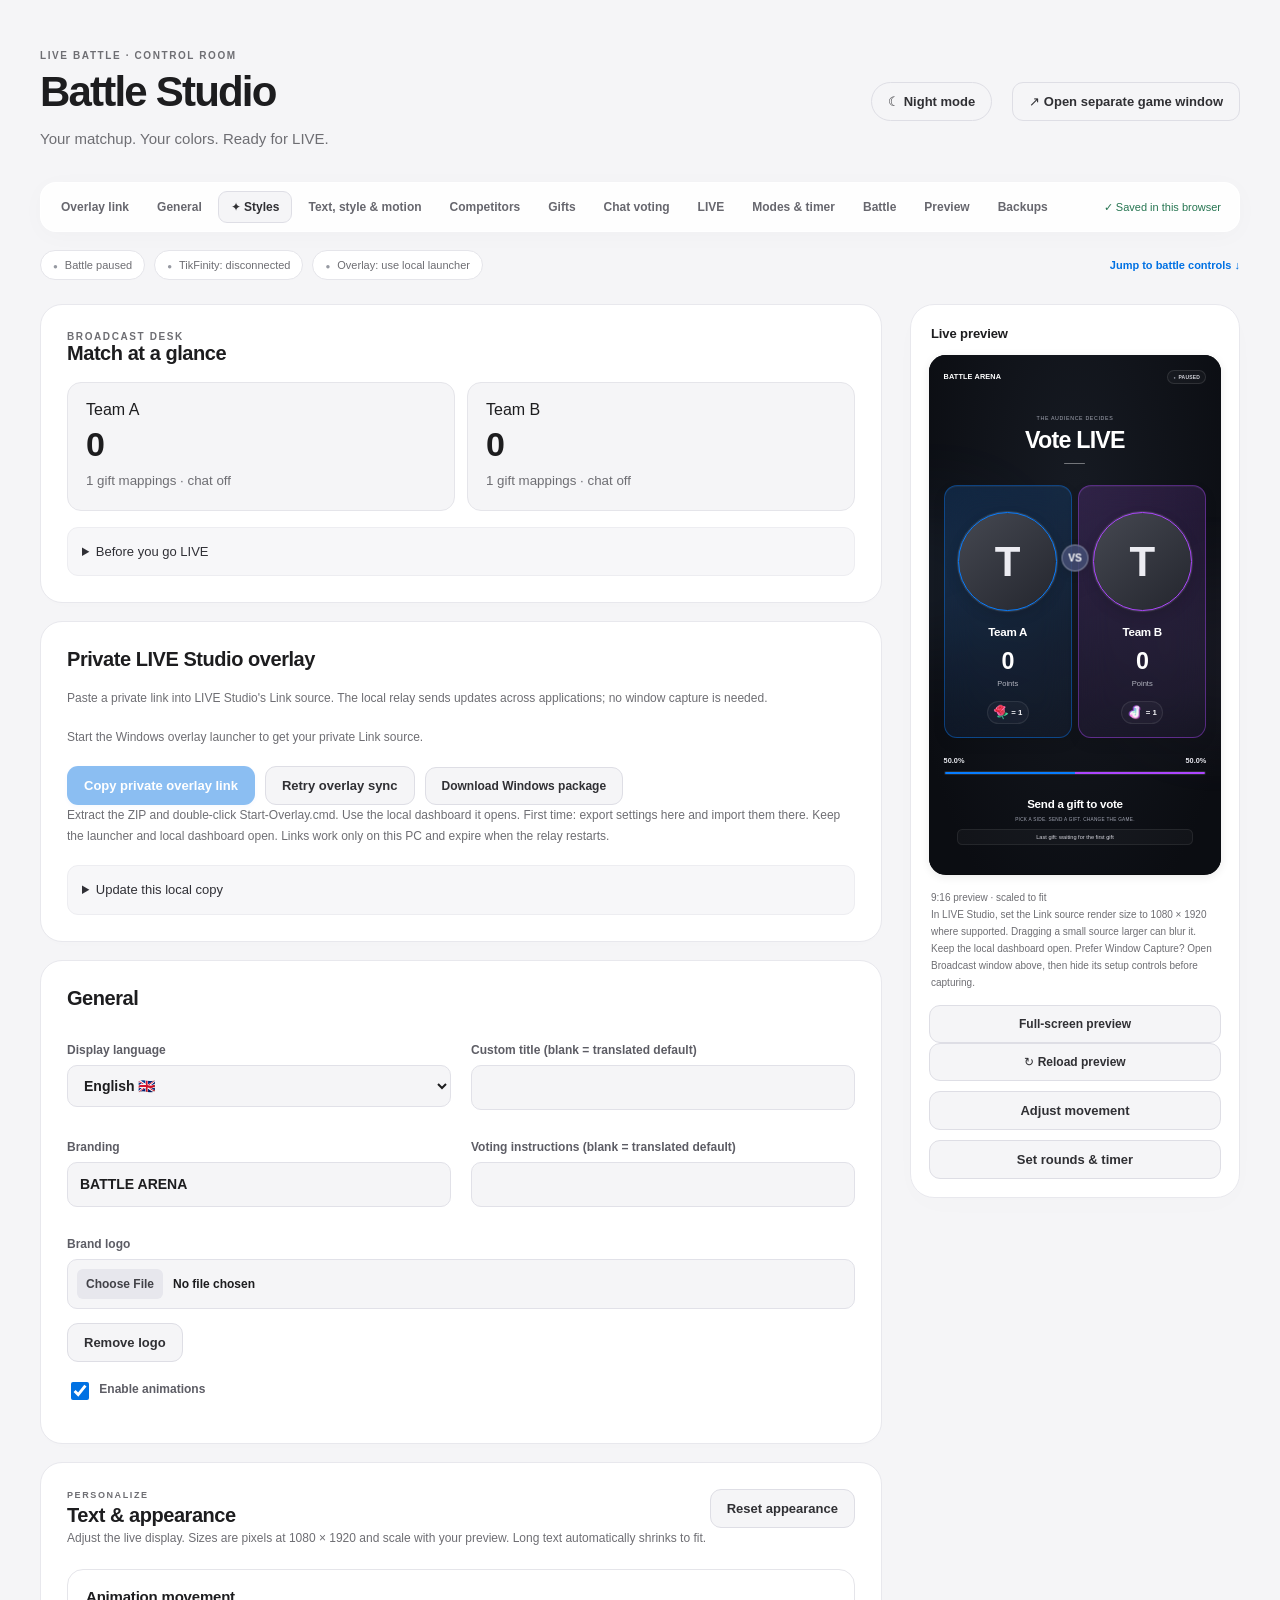
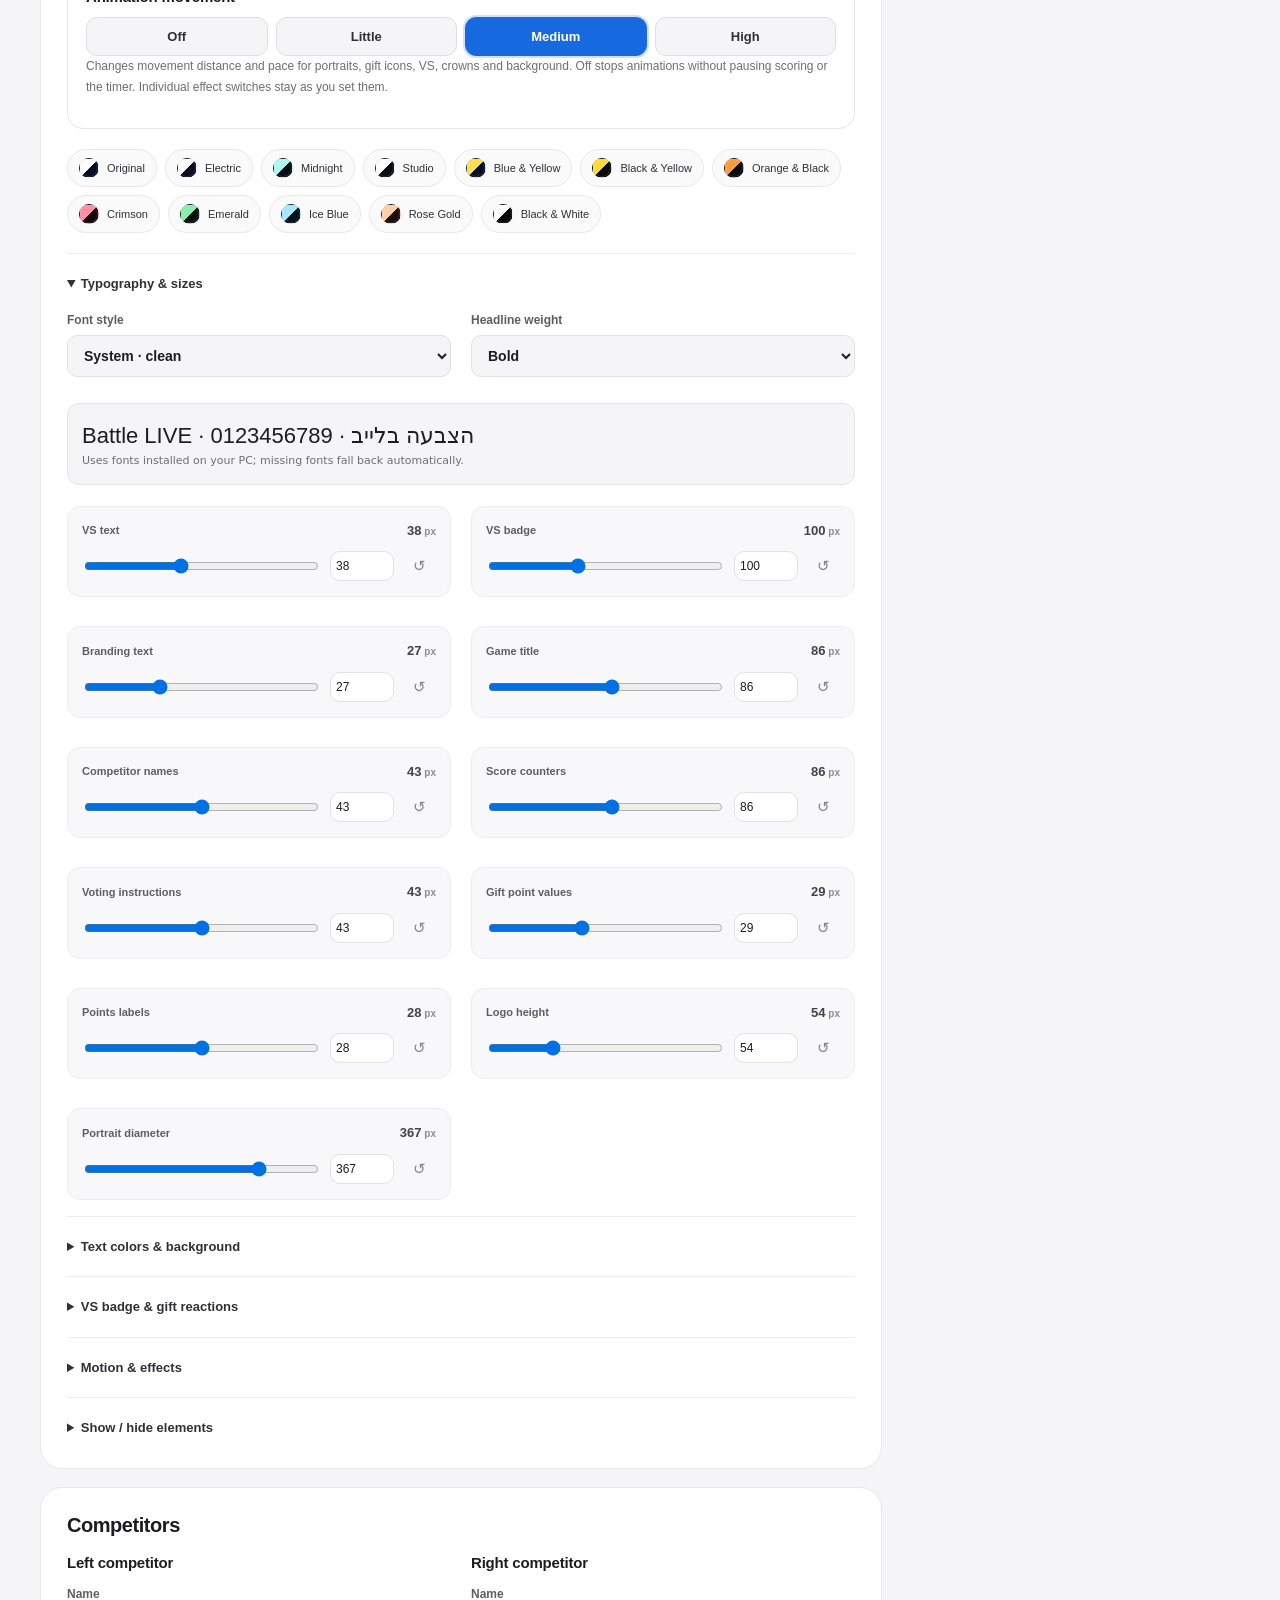
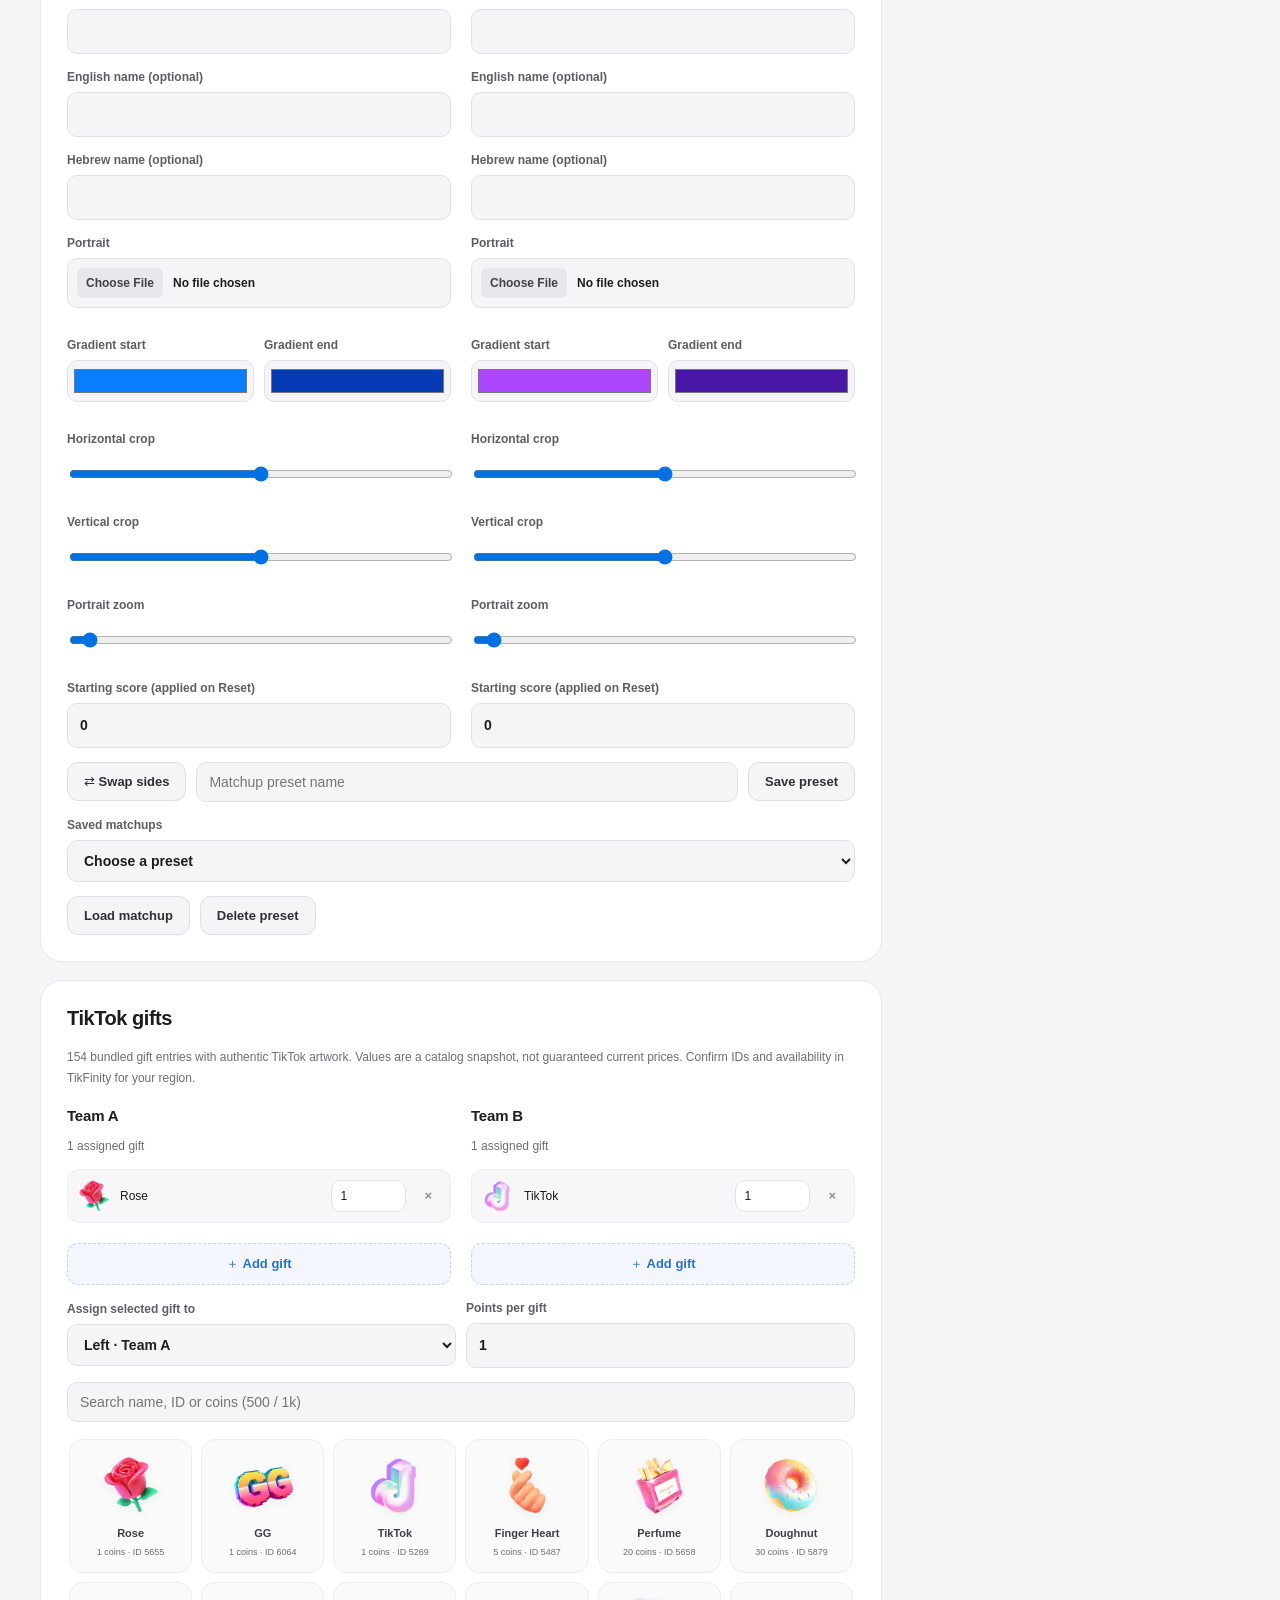
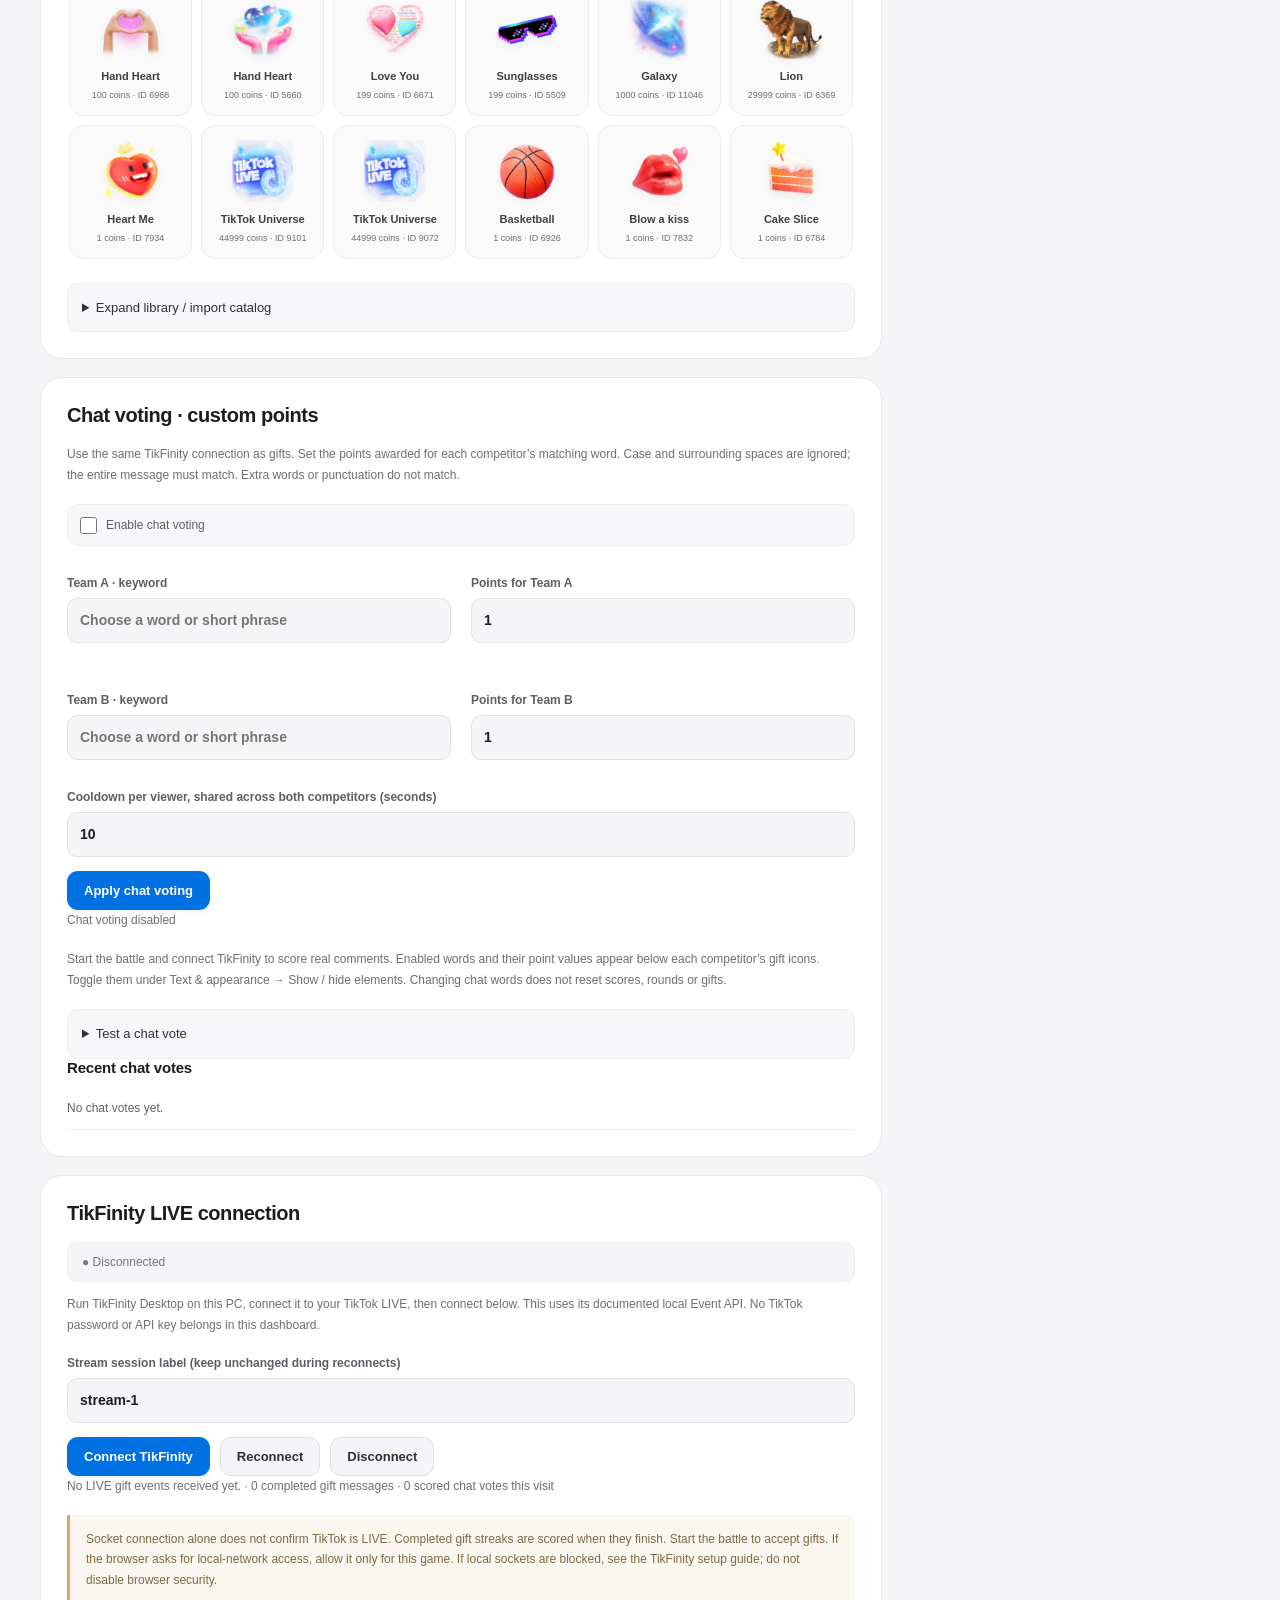
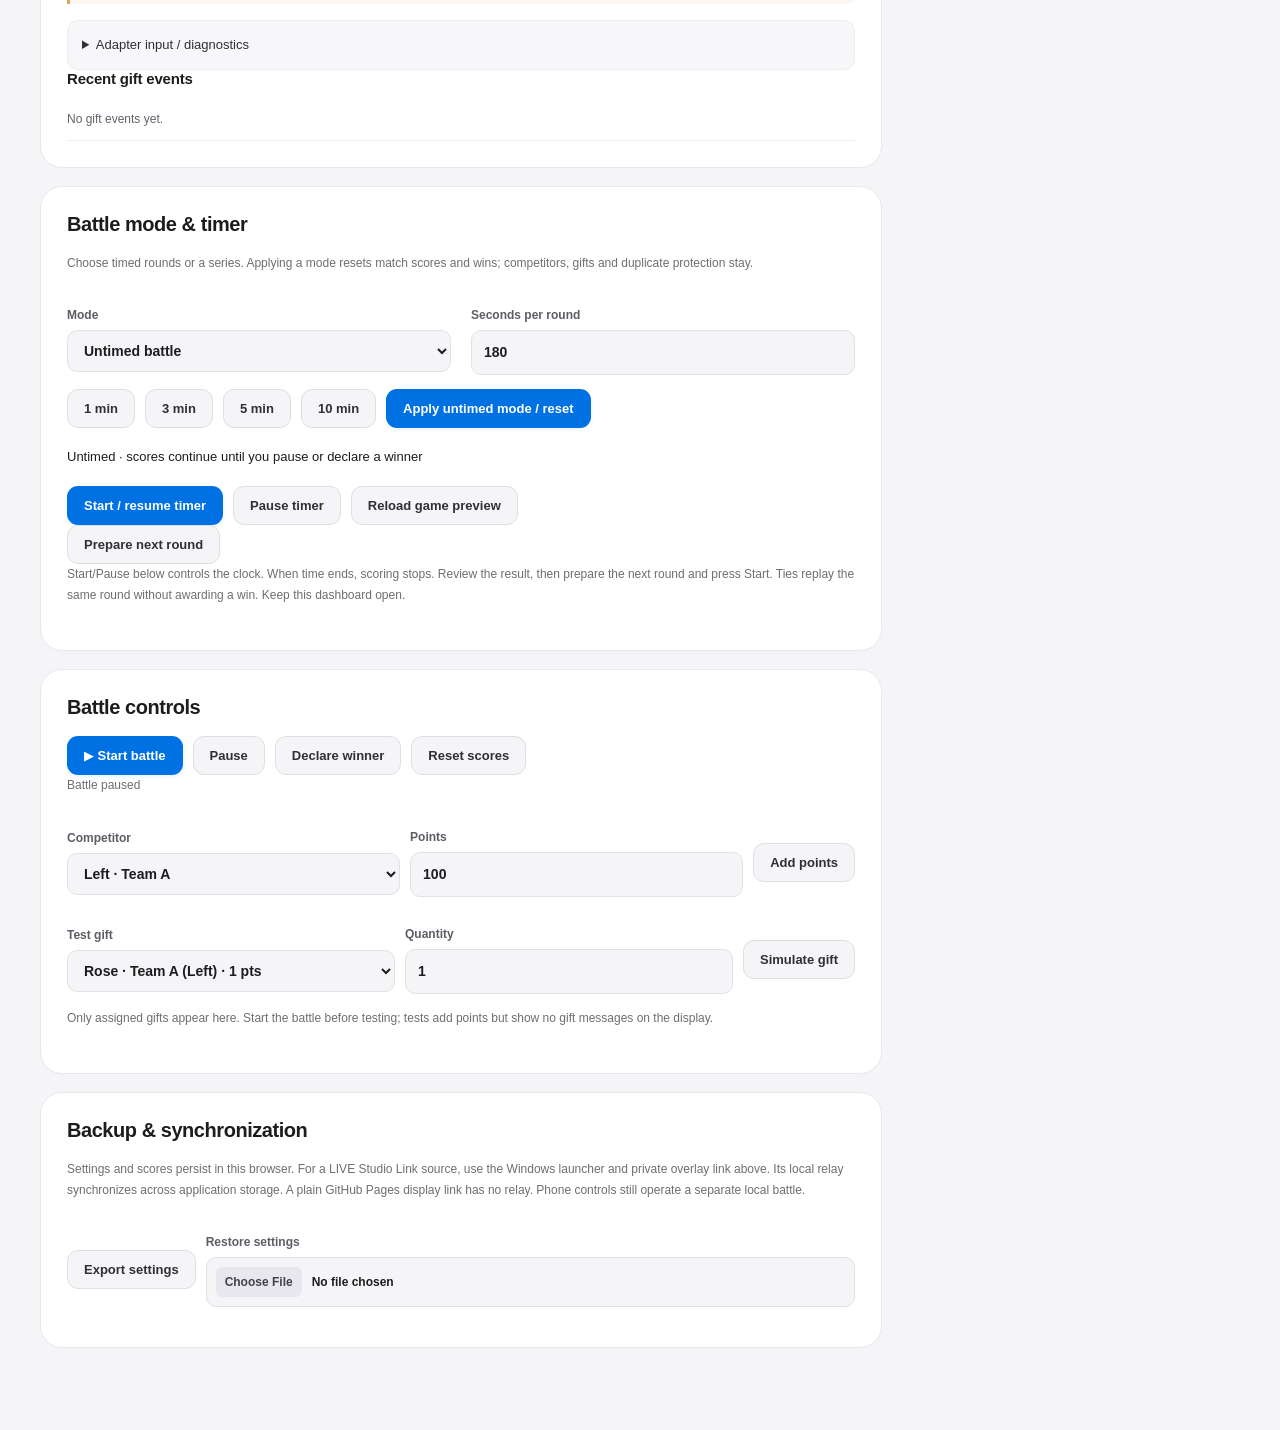
==== commit d76fb07c: "Add broadcast desk, readiness checklist and configurable chat vote points" ====
--- a/admin.html
+++ b/admin.html
@@ -1 +1 @@
-<!doctype html><html lang="en"><meta charset="utf-8"><meta http-equiv="Content-Security-Policy" content="default-src 'none'; script-src 'self'; style-src 'self' 'unsafe-inline'; img-src 'self' data: https:; font-src 'self'; connect-src 'self' ws://localhost:21213; frame-src 'self'; object-src 'none'; base-uri 'none'; form-action 'none'"><meta name="referrer" content="no-referrer"><meta name="viewport" content="width=device-width,initial-scale=1"><title>LIVE Battle • Control room</title><link rel="stylesheet" href="style.css"><body class="dashboard"><main class="admin"><header class="top"><div><div class="eyebrow">LIVE BATTLE · CONTROL ROOM</div><h1>Battle Studio</h1><p class="muted">Your matchup. Your colors. Ready for LIVE.</p></div><button id="night-mode" type="button" aria-label="Switch dashboard to night mode" aria-pressed="false">☾ Night mode</button><button type="button" id="open-display" disabled>↗ Open separate game window</button></header><nav class="editor-nav" aria-label="Editor sections"><a href="#overlay-setup">Overlay link</a><a href="#general">General</a><button data-action="open-styles" type="button">✦ Styles</button><a href="#appearance">Text, style & motion</a><a href="#competitors">Competitors</a><a href="#gifts">Gifts</a><a href="#chat-voting">Chat +1</a><a href="#live-connection">LIVE</a><a href="#match-modes">Modes & timer</a><a href="#battle-controls">Battle</a><a href="#preview">Preview</a><a href="#backups">Backups</a><span id="save-state" role="status">✓ Saved in this browser</span></nav><section id="session-summary" class="session-summary" aria-label="Battle and connection summary"><span id="summary-battle"></span><span id="summary-live"></span><span id="summary-overlay"></span><a href="#battle-controls">Jump to battle controls ↓</a></section><div class="workspace"><div id="controls"></div><aside class="preview" id="preview"><h3>Live preview</h3><iframe title="Live battle preview" src="index.html"></iframe><p class="muted">9:16 preview · scaled to fit<br>In LIVE Studio, set the Link source render size to 1080 × 1920 where supported. Dragging a small source larger can blur it. Keep the local dashboard open. Prefer Window Capture? Open Broadcast window above, then hide its setup controls before capturing.</p><button id="fullscreen">Full-screen preview</button><button type="button" data-action="refresh-game-preview">↻ Reload preview</button><a class="button preview-modes-link" href="#appearance">Adjust movement</a><a class="button preview-modes-link" href="#match-modes">Set rounds & timer</a></aside></div></main><dialog id="styles-dialog" class="styles-dialog" aria-labelledby="styles-heading"><header class="section-heading"><div><div class="eyebrow">CHOOSE YOUR LOOK</div><h2 id="styles-heading">Battle styles</h2></div><button data-action="close-styles" aria-label="Close styles">×</button></header><p class="muted">Choose a complete look, then fine-tune colors, fonts and VS controls. For countdowns and best-of-three, use Modes & timer in the dashboard. Competitors, photos, scores, gifts and visibility settings stay unchanged.</p><div id="styles-gallery" class="styles-gallery"></div></dialog><div id="toast" class="toast" role="status" aria-live="polite" hidden></div><dialog id="gift-dialog" class="gift-dialog" aria-labelledby="slot-heading"><header class="section-heading"><h2 id="slot-heading">Add gift</h2><button data-action="close-gift-slot" aria-label="Close gift picker">×</button></header><p class="muted">Choose an additional gift. Your existing gifts stay assigned. Gifts already used by either competitor are unavailable here.</p><div class="two-col"><label>Search gifts<input id="slot-search" type="search" placeholder="Name or gift ID"></label><label>Points per gift<input id="slot-points" type="number" min="1" max="1000000000" step="1" value="1"></label></div><div id="slot-gallery" class="catalog"></div><p class="muted">Click an available gift to add its new slot. Press Esc to cancel.</p></dialog><script type="module" src="admin.js"></script></body></html>
+<!doctype html><html lang="en"><meta charset="utf-8"><meta http-equiv="Content-Security-Policy" content="default-src 'none'; script-src 'self'; style-src 'self' 'unsafe-inline'; img-src 'self' data: https:; font-src 'self'; connect-src 'self' ws://localhost:21213; frame-src 'self'; object-src 'none'; base-uri 'none'; form-action 'none'"><meta name="referrer" content="no-referrer"><meta name="viewport" content="width=device-width,initial-scale=1"><title>LIVE Battle • Control room</title><link rel="stylesheet" href="style.css"><body class="dashboard"><main class="admin"><header class="top"><div><div class="eyebrow">LIVE BATTLE · CONTROL ROOM</div><h1>Battle Studio</h1><p class="muted">Your matchup. Your colors. Ready for LIVE.</p></div><button id="night-mode" type="button" aria-label="Switch dashboard to night mode" aria-pressed="false">☾ Night mode</button><button type="button" id="open-display" disabled>↗ Open separate game window</button></header><nav class="editor-nav" aria-label="Editor sections"><a href="#overlay-setup">Overlay link</a><a href="#general">General</a><button data-action="open-styles" type="button">✦ Styles</button><a href="#appearance">Text, style & motion</a><a href="#competitors">Competitors</a><a href="#gifts">Gifts</a><a href="#chat-voting">Chat voting</a><a href="#live-connection">LIVE</a><a href="#match-modes">Modes & timer</a><a href="#battle-controls">Battle</a><a href="#preview">Preview</a><a href="#backups">Backups</a><span id="save-state" role="status">✓ Saved in this browser</span></nav><section id="session-summary" class="session-summary" aria-label="Battle and connection summary"><span id="summary-battle"></span><span id="summary-live"></span><span id="summary-overlay"></span><a href="#battle-controls">Jump to battle controls ↓</a></section><div class="workspace"><div id="controls"></div><aside class="preview" id="preview"><h3>Live preview</h3><iframe title="Live battle preview" src="index.html"></iframe><p class="muted">9:16 preview · scaled to fit<br>In LIVE Studio, set the Link source render size to 1080 × 1920 where supported. Dragging a small source larger can blur it. Keep the local dashboard open. Prefer Window Capture? Open Broadcast window above, then hide its setup controls before capturing.</p><button id="fullscreen">Full-screen preview</button><button type="button" data-action="refresh-game-preview">↻ Reload preview</button><a class="button preview-modes-link" href="#appearance">Adjust movement</a><a class="button preview-modes-link" href="#match-modes">Set rounds & timer</a></aside></div></main><dialog id="styles-dialog" class="styles-dialog" aria-labelledby="styles-heading"><header class="section-heading"><div><div class="eyebrow">CHOOSE YOUR LOOK</div><h2 id="styles-heading">Battle styles</h2></div><button data-action="close-styles" aria-label="Close styles">×</button></header><p class="muted">Choose a complete look, then fine-tune colors, fonts and VS controls. For countdowns and best-of-three, use Modes & timer in the dashboard. Competitors, photos, scores, gifts and visibility settings stay unchanged.</p><div id="styles-gallery" class="styles-gallery"></div></dialog><div id="toast" class="toast" role="status" aria-live="polite" hidden></div><dialog id="gift-dialog" class="gift-dialog" aria-labelledby="slot-heading"><header class="section-heading"><h2 id="slot-heading">Add gift</h2><button data-action="close-gift-slot" aria-label="Close gift picker">×</button></header><p class="muted">Choose an additional gift. Your existing gifts stay assigned. Gifts already used by either competitor are unavailable here.</p><div class="two-col"><label>Search gifts<input id="slot-search" type="search" placeholder="Name or gift ID"></label><label>Points per gift<input id="slot-points" type="number" min="1" max="1000000000" step="1" value="1"></label></div><div id="slot-gallery" class="catalog"></div><p class="muted">Click an available gift to add its new slot. Press Esc to cancel.</p></dialog><script type="module" src="admin.js"></script></body></html>
--- a/style.css
+++ b/style.css
@@ -161,7 +161,6 @@
 .style-mini-blueprint{background:repeating-linear-gradient(0deg,#0c293a 0,#0c293a 1px,#04121e 1px,#04121e 12px)}.style-mini-blueprint .mini-team{border:1px solid #66cfdf;background:#04121e;border-radius:0}.style-mini-blueprint .mini-team i{border-style:dashed}
 .style-mini-editorial .mini-team{background:transparent;border-radius:0;border-inline-end:1px solid #ffffff55;font-family:Georgia,serif}.style-mini-editorial .mini-track{height:2px}.style-mini-editorial .mini-team b{border-bottom:1px solid #fff}
 
-
 /* Connection status and assigned gifts have their own light-mode surfaces. */
 [data-dashboard-mode=dark] .dashboard #live-status{background:#222225;border-color:#414149;color:#d4d4dc}
 [data-dashboard-mode=dark] .dashboard #live-status[data-state=connected]{color:#8cddb4}
@@ -169,3 +168,5 @@
 [data-dashboard-mode=dark] .dashboard .mapping{background:#222225;border-color:#414149;color:#f5f5f7}
 [data-dashboard-mode=dark] .dashboard .mapping input{background:#171719;color:#f5f5f7;border-color:#55555f}
 [data-dashboard-mode=dark] .dashboard .mapping button{background:#323238;color:#e4e4eb;border-color:#55555f}
+
+.monitor-scores{display:grid;grid-template-columns:repeat(2,minmax(0,1fr));gap:12px}.monitor-scores>div{padding:18px;background:var(--field);border:1px solid var(--line);border-radius:14px;min-width:0;overflow-wrap:anywhere}.monitor-scores strong{display:block;font-size:34px;line-height:1.5;font-variant-numeric:tabular-nums;color:var(--ink)}.monitor-scores small{color:var(--secondary);line-height:1.6}.readiness-item{font-size:13px;margin:10px 0;color:var(--ink)}
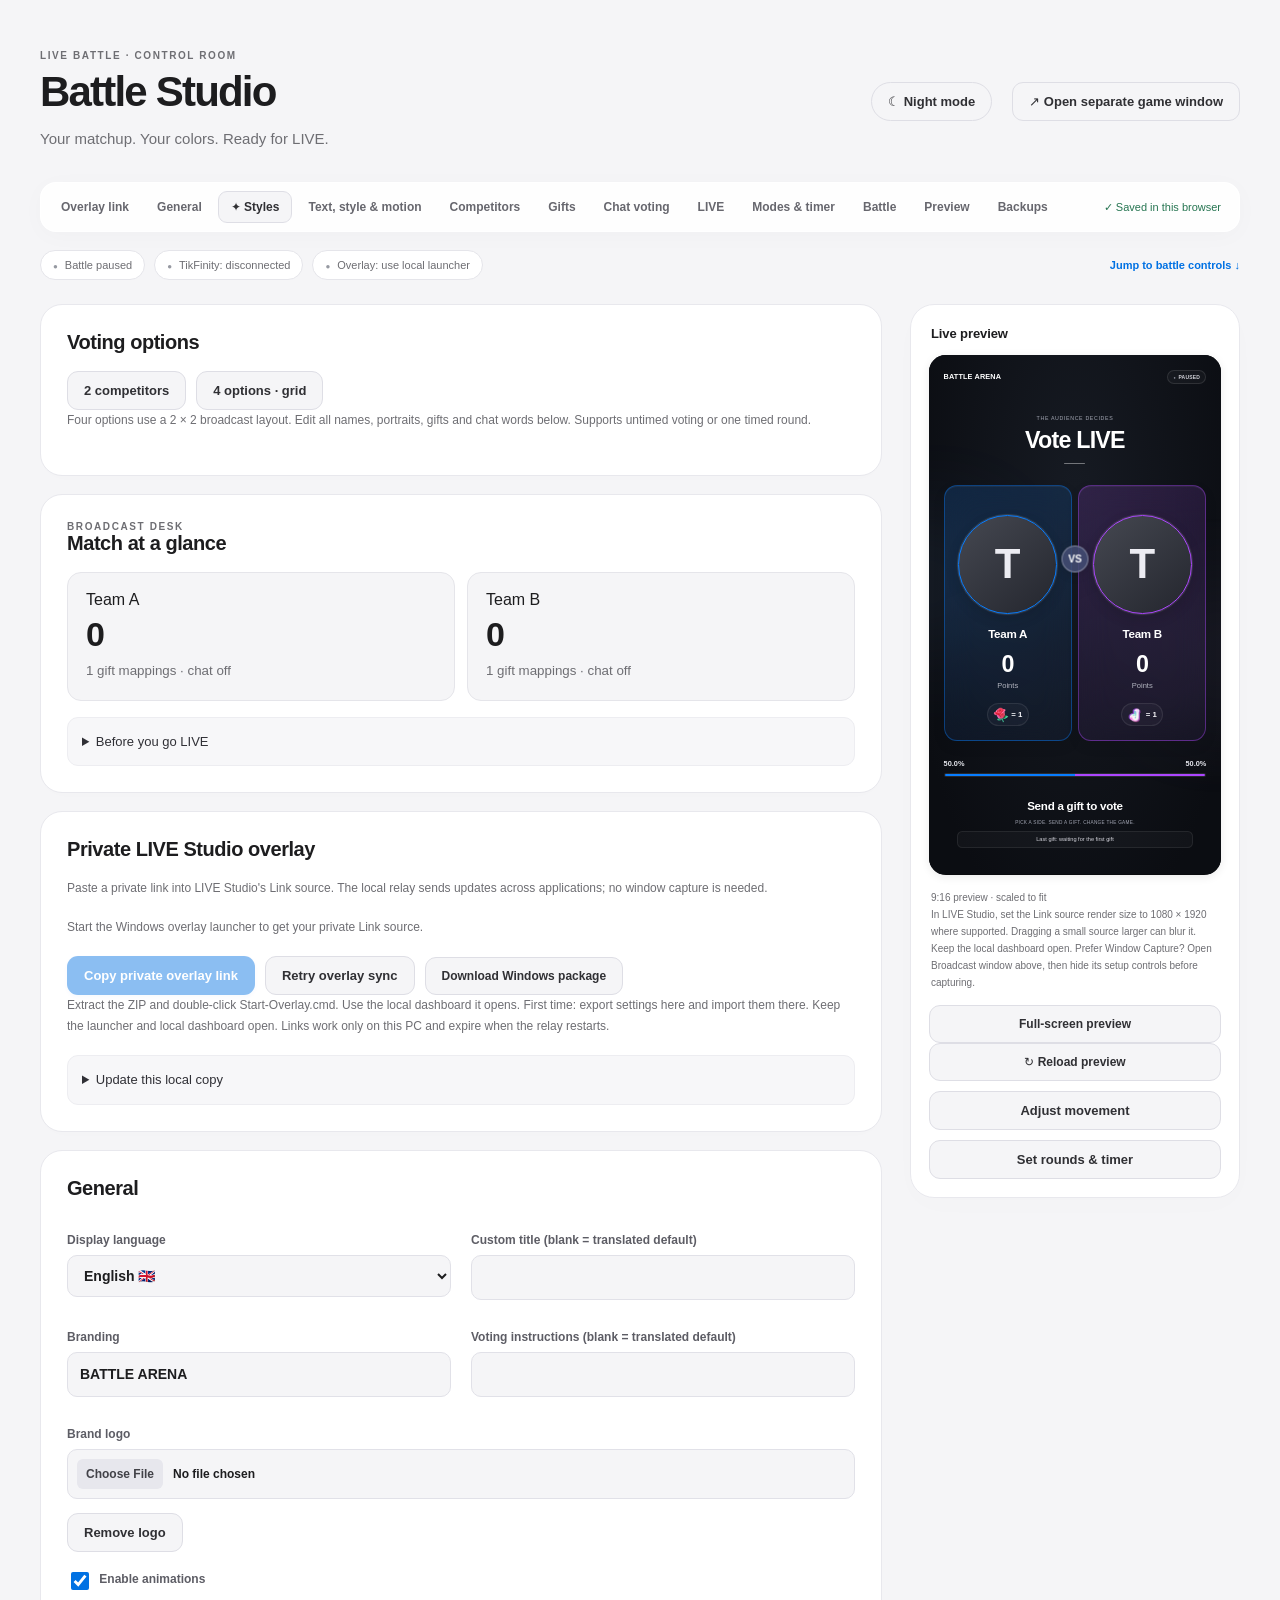
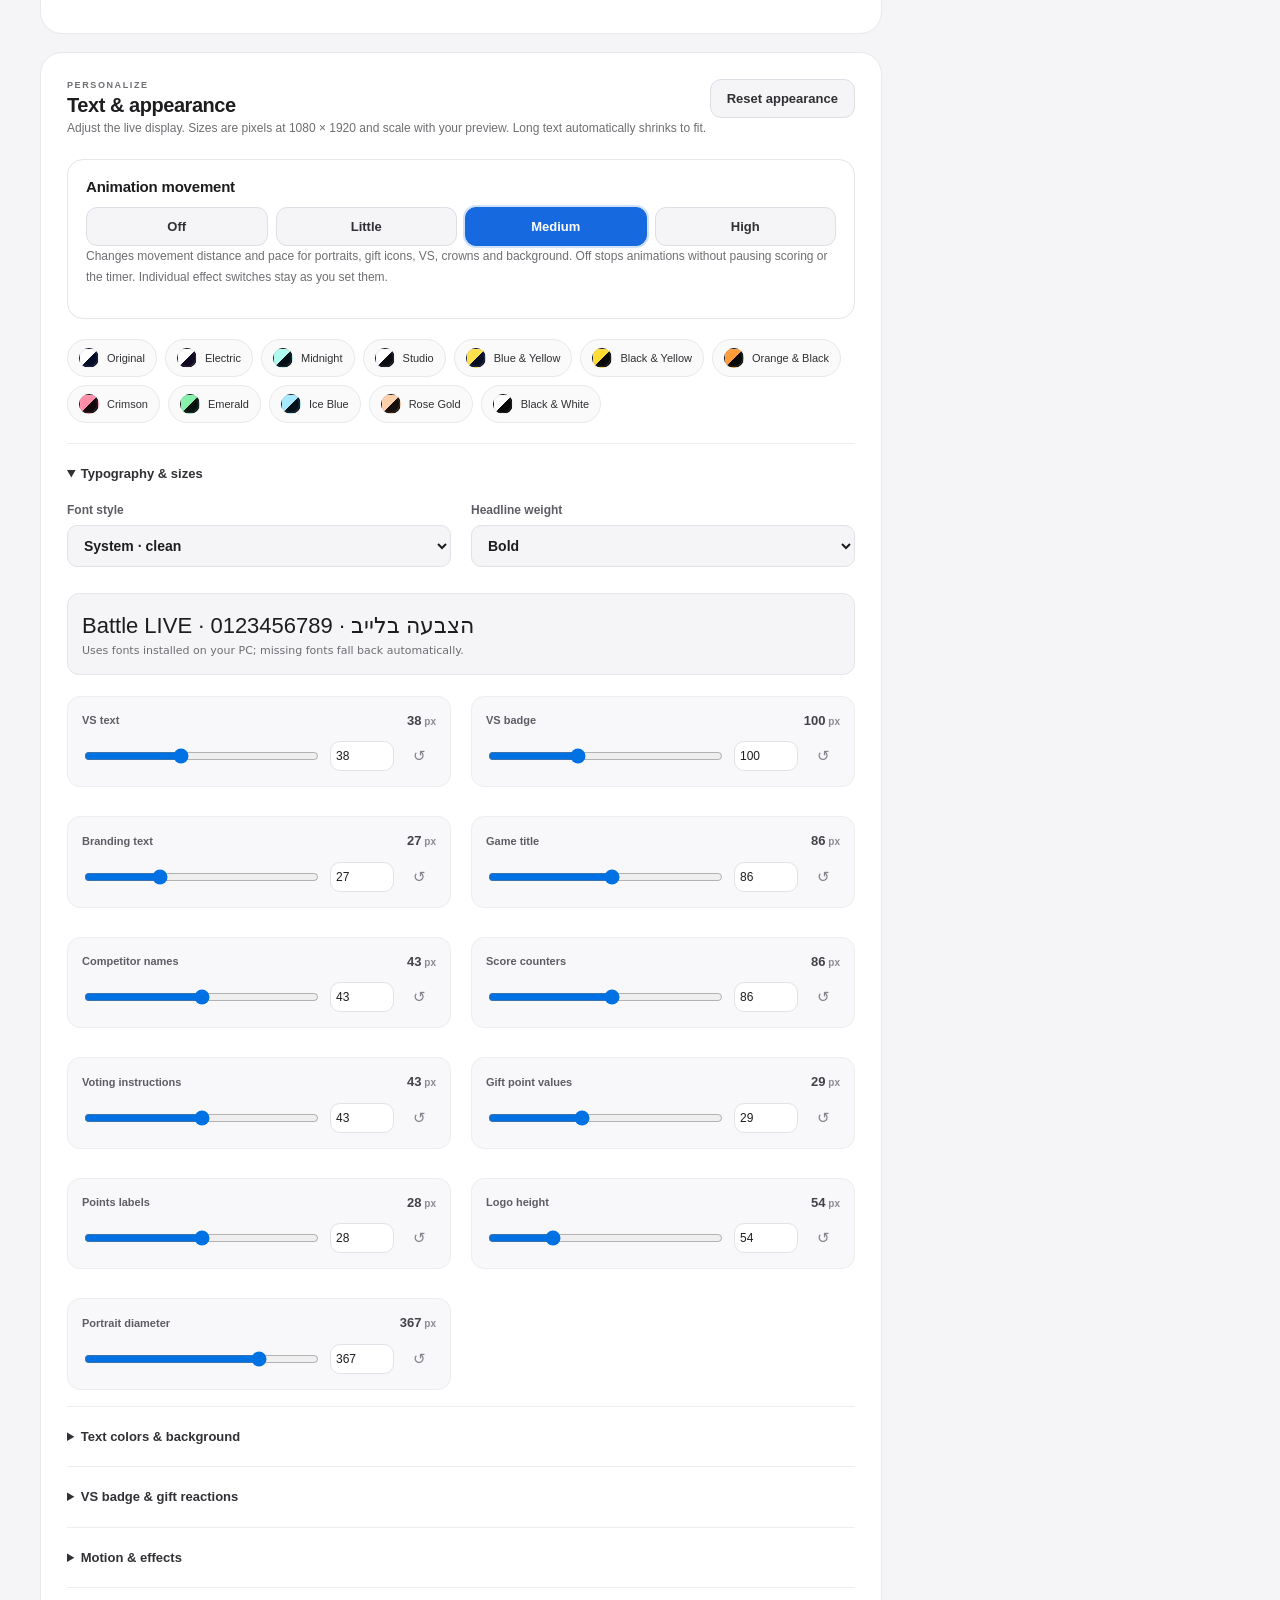
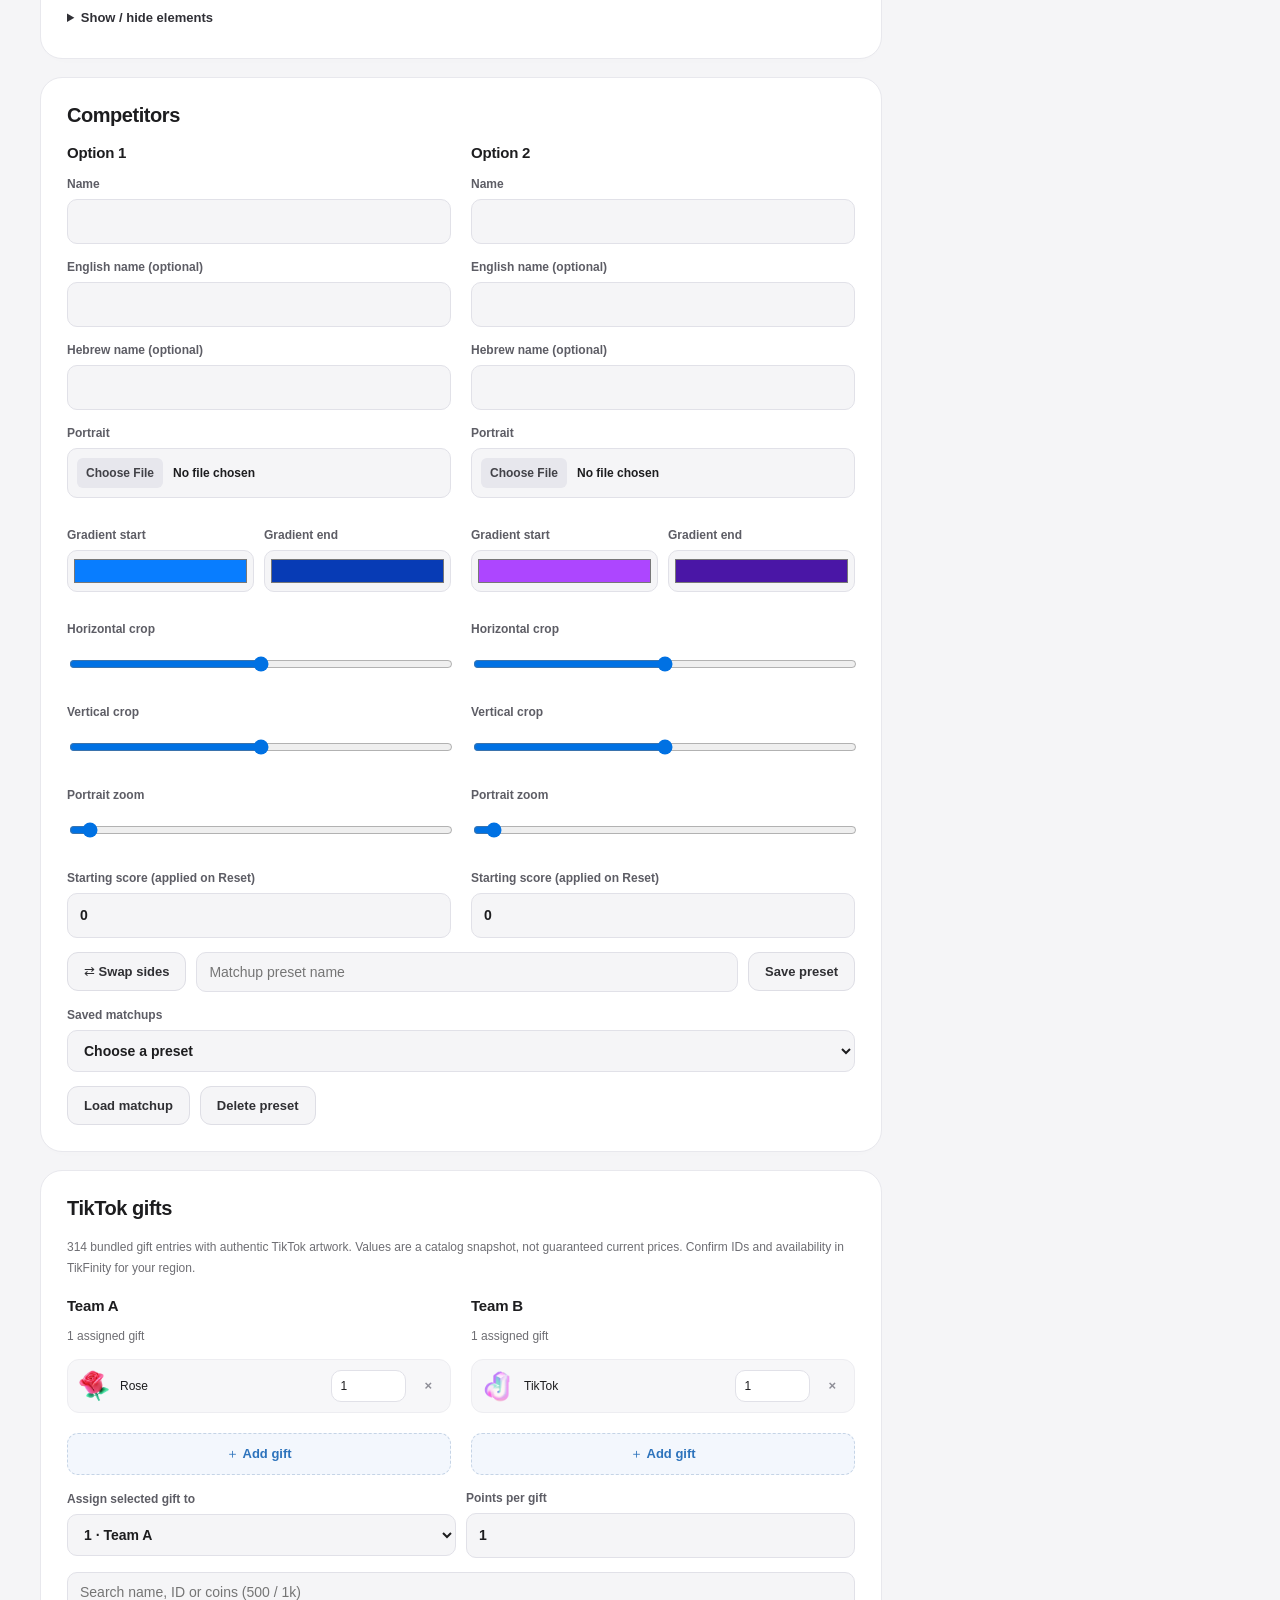
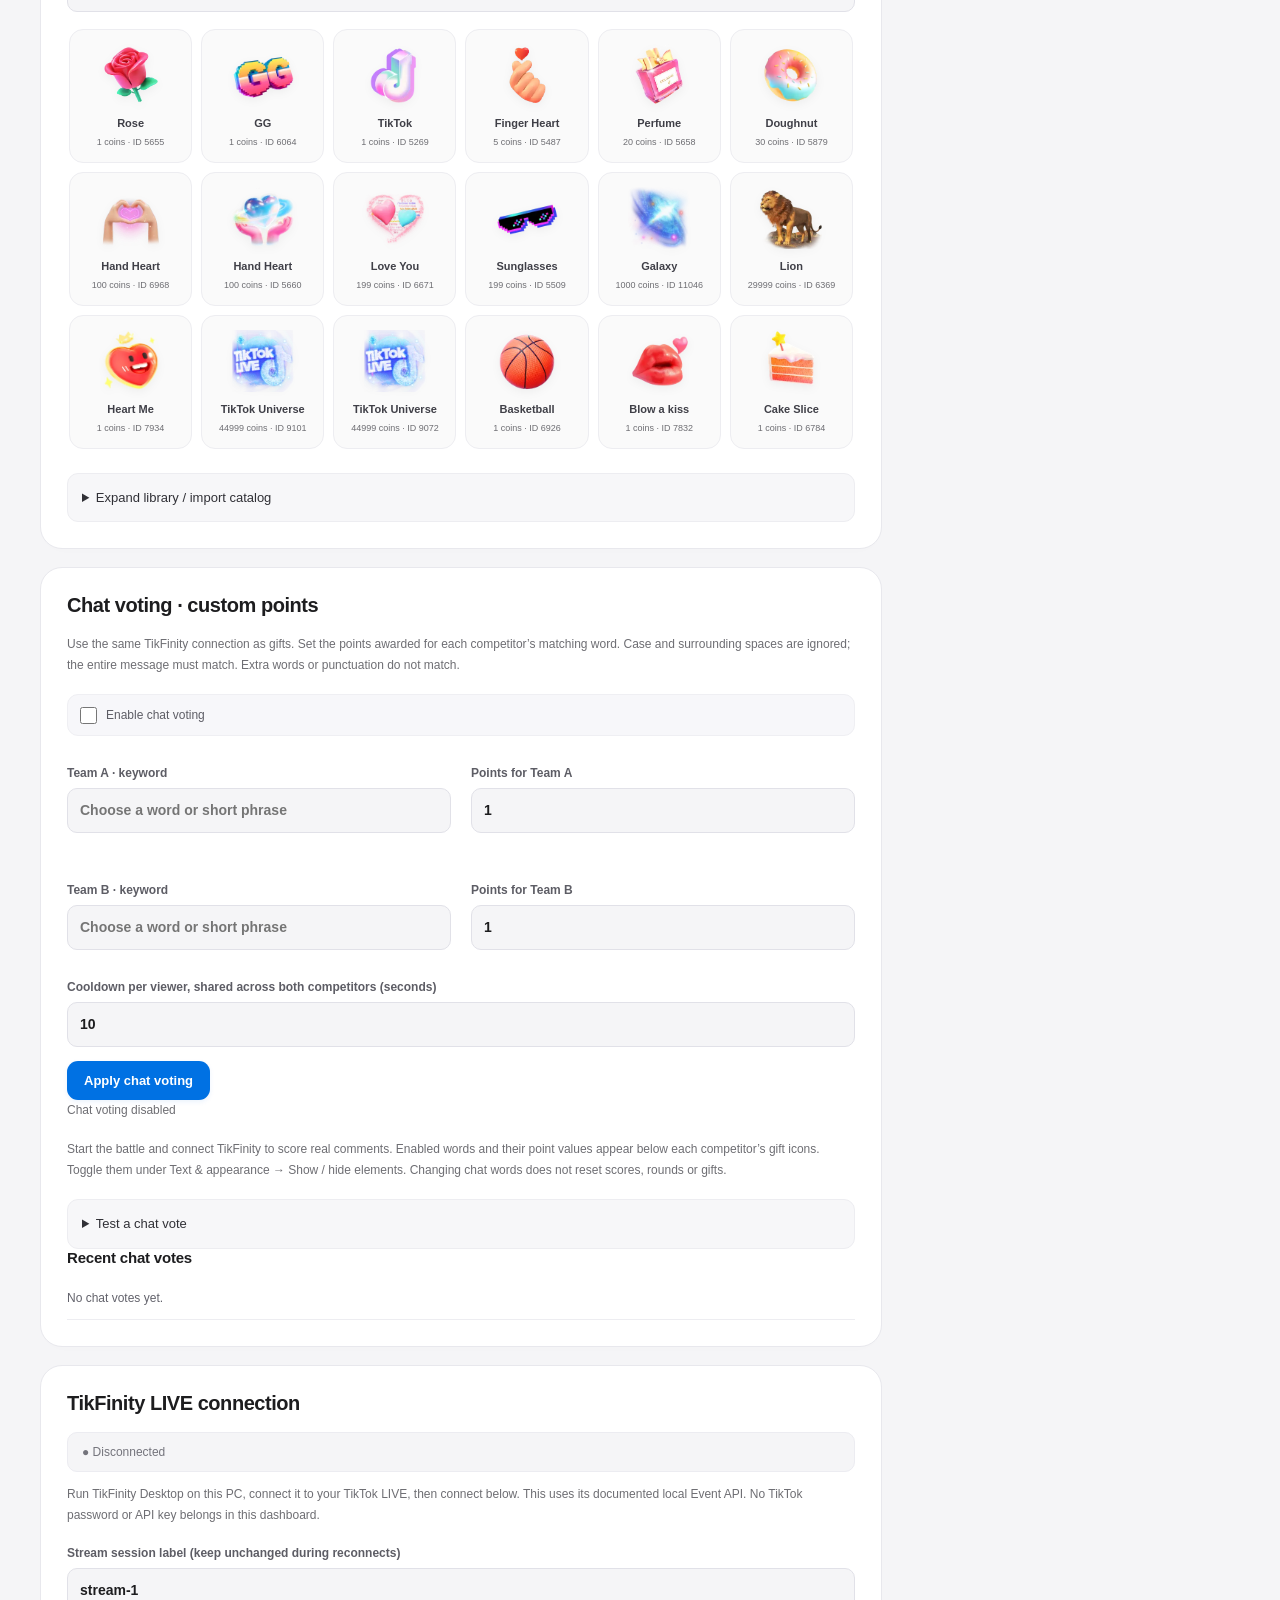
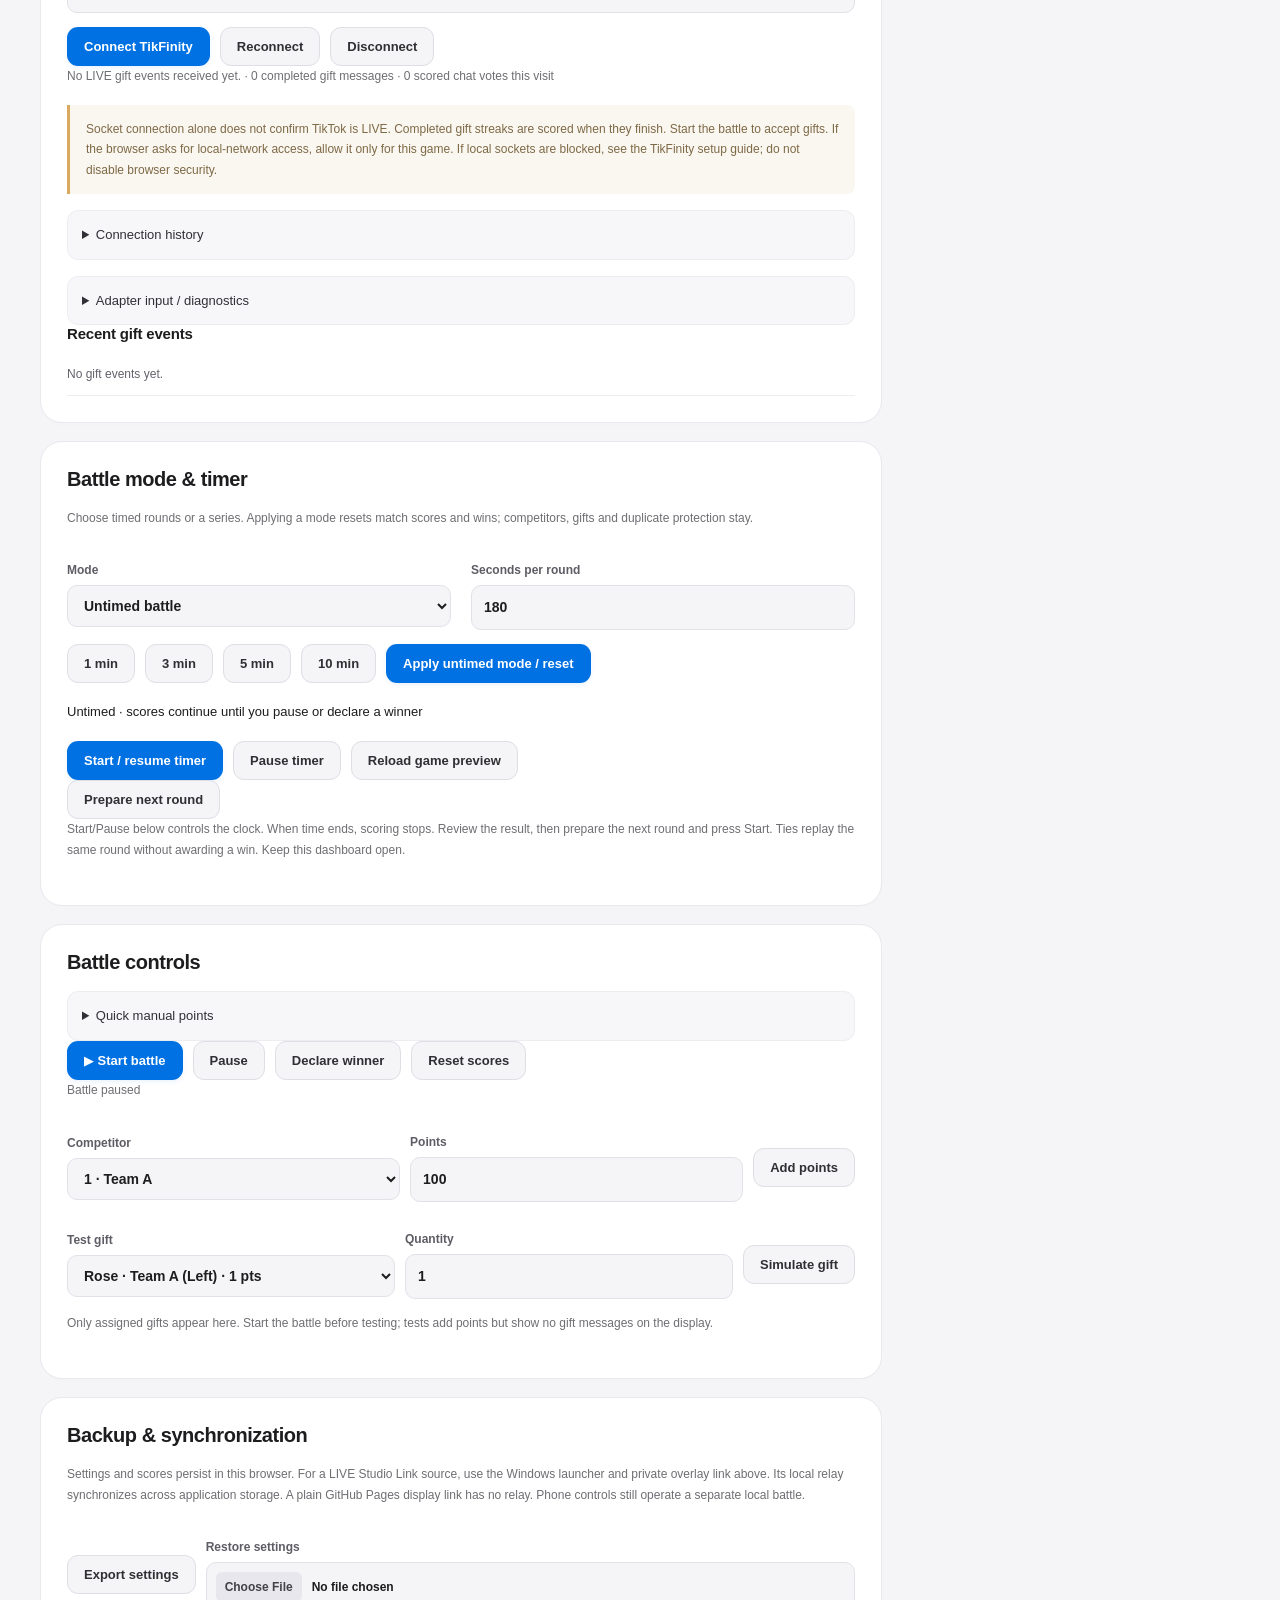
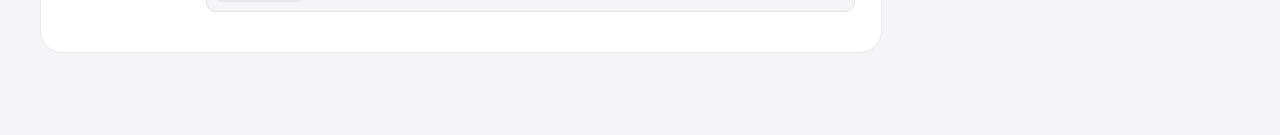
==== commit c063a5ae: "Add solid-card broadcast styles, four-panel appearance controls and safe mode switching" ====
--- a/admin.html
+++ b/admin.html
@@ -1 +1 @@
-<!doctype html><html lang="en"><meta charset="utf-8"><meta http-equiv="Content-Security-Policy" content="default-src 'none'; script-src 'self'; style-src 'self' 'unsafe-inline'; img-src 'self' data: https:; font-src 'self'; connect-src 'self' ws://localhost:21213; frame-src 'self'; object-src 'none'; base-uri 'none'; form-action 'none'"><meta name="referrer" content="no-referrer"><meta name="viewport" content="width=device-width,initial-scale=1"><title>LIVE Battle • Control room</title><link rel="stylesheet" href="style.css"><body class="dashboard"><main class="admin"><header class="top"><div><div class="eyebrow">LIVE BATTLE · CONTROL ROOM</div><h1>Battle Studio</h1><p class="muted">Your matchup. Your colors. Ready for LIVE.</p></div><button id="night-mode" type="button" aria-label="Switch dashboard to night mode" aria-pressed="false">☾ Night mode</button><button type="button" id="open-display" disabled>↗ Open separate game window</button></header><nav class="editor-nav" aria-label="Editor sections"><a href="#overlay-setup">Overlay link</a><a href="#general">General</a><button data-action="open-styles" type="button">✦ Styles</button><a href="#appearance">Text, style & motion</a><a href="#competitors">Competitors</a><a href="#gifts">Gifts</a><a href="#chat-voting">Chat voting</a><a href="#live-connection">LIVE</a><a href="#match-modes">Modes & timer</a><a href="#battle-controls">Battle</a><a href="#preview">Preview</a><a href="#backups">Backups</a><span id="save-state" role="status">✓ Saved in this browser</span></nav><section id="session-summary" class="session-summary" aria-label="Battle and connection summary"><span id="summary-battle"></span><span id="summary-live"></span><span id="summary-overlay"></span><a href="#battle-controls">Jump to battle controls ↓</a></section><div class="workspace"><div id="controls"></div><aside class="preview" id="preview"><h3>Live preview</h3><iframe title="Live battle preview" src="index.html"></iframe><p class="muted">9:16 preview · scaled to fit<br>In LIVE Studio, set the Link source render size to 1080 × 1920 where supported. Dragging a small source larger can blur it. Keep the local dashboard open. Prefer Window Capture? Open Broadcast window above, then hide its setup controls before capturing.</p><button id="fullscreen">Full-screen preview</button><button type="button" data-action="refresh-game-preview">↻ Reload preview</button><a class="button preview-modes-link" href="#appearance">Adjust movement</a><a class="button preview-modes-link" href="#match-modes">Set rounds & timer</a></aside></div></main><dialog id="styles-dialog" class="styles-dialog" aria-labelledby="styles-heading"><header class="section-heading"><div><div class="eyebrow">CHOOSE YOUR LOOK</div><h2 id="styles-heading">Battle styles</h2></div><button data-action="close-styles" aria-label="Close styles">×</button></header><p class="muted">Choose a complete look, then fine-tune colors, fonts and VS controls. For countdowns and best-of-three, use Modes & timer in the dashboard. Competitors, photos, scores, gifts and visibility settings stay unchanged.</p><div id="styles-gallery" class="styles-gallery"></div></dialog><div id="toast" class="toast" role="status" aria-live="polite" hidden></div><dialog id="gift-dialog" class="gift-dialog" aria-labelledby="slot-heading"><header class="section-heading"><h2 id="slot-heading">Add gift</h2><button data-action="close-gift-slot" aria-label="Close gift picker">×</button></header><p class="muted">Choose an additional gift. Your existing gifts stay assigned. Gifts already used by either competitor are unavailable here.</p><div class="two-col"><label>Search gifts<input id="slot-search" type="search" placeholder="Name or gift ID"></label><label>Points per gift<input id="slot-points" type="number" min="1" max="1000000000" step="1" value="1"></label></div><div id="slot-gallery" class="catalog"></div><p class="muted">Click an available gift to add its new slot. Press Esc to cancel.</p></dialog><script type="module" src="admin.js"></script></body></html>
+<!doctype html><html lang="en"><meta charset="utf-8"><meta http-equiv="Content-Security-Policy" content="default-src 'none'; script-src 'self'; style-src 'self' 'unsafe-inline'; img-src 'self' data: https:; font-src 'self'; connect-src 'self' ws://localhost:21213; frame-src 'self'; object-src 'none'; base-uri 'none'; form-action 'none'"><meta name="referrer" content="no-referrer"><meta name="viewport" content="width=device-width,initial-scale=1"><title>LIVE Battle • Control room</title><link rel="stylesheet" href="style.css"><body class="dashboard"><main class="admin"><header class="top"><div><div class="eyebrow">LIVE BATTLE · CONTROL ROOM</div><h1>Battle Studio</h1><p class="muted">Your matchup. Your colors. Ready for LIVE.</p></div><button id="night-mode" type="button" aria-label="Switch dashboard to night mode" aria-pressed="false">☾ Night mode</button><button type="button" id="open-display" disabled>↗ Open separate game window</button></header><nav class="editor-nav" aria-label="Editor sections"><a href="#overlay-setup">Overlay link</a><a href="#general">General</a><button data-action="open-styles" type="button">✦ Styles</button><a href="#appearance">Text, style & motion</a><a href="#competitors">Competitors</a><a href="#gifts">Gifts</a><a href="#chat-voting">Chat voting</a><a href="#live-connection">LIVE</a><a href="#match-modes">Modes & timer</a><a href="#battle-controls">Battle</a><a href="#preview">Preview</a><a href="#backups">Backups</a><span id="save-state" role="status">✓ Saved in this browser</span></nav><section id="session-summary" class="session-summary" aria-label="Battle and connection summary"><span id="summary-battle"></span><span id="summary-live"></span><span id="summary-overlay"></span><a href="#battle-controls">Jump to battle controls ↓</a></section><div class="workspace"><div id="controls"></div><aside class="preview" id="preview"><h3>Live preview</h3><iframe title="Live battle preview" src="index.html"></iframe><p class="muted">9:16 preview · scaled to fit<br>In LIVE Studio, set the Link source render size to 1080 × 1920 where supported. Dragging a small source larger can blur it. Keep the local dashboard open. Prefer Window Capture? Open Broadcast window above, then hide its setup controls before capturing.</p><button id="fullscreen">Full-screen preview</button><button type="button" data-action="refresh-game-preview">↻ Reload preview</button><a class="button preview-modes-link" href="#appearance">Adjust movement</a><a class="button preview-modes-link" href="#match-modes">Set rounds & timer</a></aside></div></main><dialog id="styles-dialog" class="styles-dialog" aria-labelledby="styles-heading"><header class="section-heading"><div><div class="eyebrow">CHOOSE YOUR LOOK</div><h2 id="styles-heading">Battle styles</h2></div><button data-action="close-styles" aria-label="Close styles">×</button></header><p class="muted">Classic Broadcast, Clean Arena and Paper Studio use solid cards and quieter framing. Choose a look, then fine-tune fonts, sizes and colors. For countdowns and best-of-three, use Modes & timer in the dashboard. Competitors, photos, scores, gifts and visibility settings stay unchanged.</p><div id="styles-gallery" class="styles-gallery"></div></dialog><div id="toast" class="toast" role="status" aria-live="polite" hidden></div><dialog id="gift-dialog" class="gift-dialog" aria-labelledby="slot-heading"><header class="section-heading"><h2 id="slot-heading">Add gift</h2><button data-action="close-gift-slot" aria-label="Close gift picker">×</button></header><p class="muted">Choose an additional gift. Your existing gifts stay assigned. Gifts already used by either competitor are unavailable here.</p><div class="two-col"><label>Search gifts<input id="slot-search" type="search" placeholder="Name or gift ID"></label><label>Points per gift<input id="slot-points" type="number" min="1" max="1000000000" step="1" value="1"></label></div><div id="slot-gallery" class="catalog"></div><p class="muted">Click an available gift to add its new slot. Press Esc to cancel.</p></dialog><script type="module" src="admin.js"></script></body></html>
--- a/style.css
+++ b/style.css
@@ -170,3 +170,66 @@
 [data-dashboard-mode=dark] .dashboard .mapping button{background:#323238;color:#e4e4eb;border-color:#55555f}
 
 .monitor-scores{display:grid;grid-template-columns:repeat(2,minmax(0,1fr));gap:12px}.monitor-scores>div{padding:18px;background:var(--field);border:1px solid var(--line);border-radius:14px;min-width:0;overflow-wrap:anywhere}.monitor-scores strong{display:block;font-size:34px;line-height:1.5;font-variant-numeric:tabular-nums;color:var(--ink)}.monitor-scores small{color:var(--secondary);line-height:1.6}.readiness-item{font-size:13px;margin:10px 0;color:var(--ink)}
+
+/* Compact leader badge, with reserved space to avoid portrait jumps. */
+.game .leader{display:flex;justify-content:center;align-items:center;min-height:7cqw;height:7cqw;margin-bottom:1cqw;font-weight:800;font-size:2.55cqw;line-height:1.1}
+.game .leader-badge{display:inline-flex;align-items:center;justify-content:center;gap:.9cqw;padding:1cqw 1.9cqw;max-width:96%;border:.18cqw solid #f7d67599;border-radius:10cqw;background:linear-gradient(135deg,#48361bf2,#211a14f2);color:#ffe6a1;box-shadow:0 .4cqw 1.4cqw #0004,inset 0 1px 0 #fff2;white-space:nowrap;letter-spacing:0}
+.game .leader-crown{flex-shrink:0;width:3.2cqw;height:2.8cqw;color:#ffd466;filter:drop-shadow(0 0 .35cqw #ffc95550)}
+.game .leader-winner{background:linear-gradient(135deg,#f8db88,#d7a83b);color:#201608;border-color:#fff0b6}.game .leader-winner .leader-crown{color:#65440c;filter:none}
+.game[data-look=blueprint] .leader-badge,.game[data-look=poster] .leader-badge{border-radius:.6cqw}
+.game[data-look=editorial] .leader-badge,.game[data-look=minimal] .leader-badge{background:#17171e;border-color:#c5b88e;box-shadow:none}
+
+.game.four-options .arena{display:grid;grid-template-columns:repeat(2,minmax(0,1fr));gap:4cqw 3cqw}.game.four-options .team{padding:1cqw 1.4cqw 3cqw;border-radius:4cqw;min-width:0}.game.four-options .portrait{width:23cqw;height:23cqw;max-width:100%;margin:0 auto 1cqw}.game.four-options .leader{height:5cqw;min-height:5cqw;font-size:2cqw}.game.four-options .leader-badge{padding:.6cqw 1.2cqw}.game.four-options .team h2{font-size:min(var(--nameSize),4cqw);margin:1cqw 0;line-height:1.2}.game.four-options .score{font-size:min(var(--scoreSize),7cqw);line-height:1.1;margin:.5cqw 0}.game.four-options .points{font-size:1.8cqw;margin-bottom:1cqw}.game.four-options .pill{padding:.8cqw 1cqw;font-size:2.4cqw;border-radius:5cqw}.game.four-options .pill img{width:4cqw;height:4cqw}.game.four-options .gift-pills{gap:.8cqw;flex-wrap:wrap;justify-content:center}.game.four-options .chat-word-pill{font-size:2cqw;margin:.7cqw auto 0;padding:.5cqw 1cqw}.game.four-options .vs{top:50%;left:50%;transform:translate(-50%,-50%);width:10cqw;height:10cqw;font-size:4cqw;z-index:5}.game.four-options .intro{margin-top:1cqw}.game.four-options h1{font-size:min(var(--titleSize),7cqw)}.game.four-options .title-line{margin:1cqw auto 3cqw}.game.four-options footer{margin-top:2cqw}.game.four-options footer strong{font-size:3cqw}.game.four-options .balance{margin-top:3cqw}.four-bar{display:flex;overflow:hidden;height:5cqw;border-radius:5cqw;direction:ltr}.four-bar>div{min-width:0;display:flex;align-items:center;justify-content:center;transition:flex .3s}.four-bar span{font:bold 2cqw system-ui;color:#fff;text-shadow:0 1px 3px #000;white-space:nowrap}.four-legend{display:flex;flex-wrap:wrap;justify-content:center;gap:1cqw 2cqw;font-size:1.8cqw;margin-top:1cqw}.four-legend i{display:inline-block;width:1cqw;height:1cqw;border-radius:50%;margin-inline-end:.5cqw}
+.game.four-options .team{width:100%;max-width:none}.game.four-options .arena{width:100%}
+
+/* Reference-inspired broadcast cards: solid surfaces and restrained contrast. */
+.game.quiet-cards{padding:4cqw;background:var(--background);color:var(--titleColor)}
+.game.quiet-cards .orb{display:none}.game.quiet-cards .intro{margin-top:2.5cqw;color:var(--brandColor);letter-spacing:.18cqw;font-size:1.9cqw}
+.game.quiet-cards h1{margin:2cqw 0 1.5cqw;line-height:1.15;text-shadow:none}
+.game.quiet-cards .title-line{height:0;margin:0 auto 3cqw}
+.game.quiet-cards .arena{gap:2cqw;align-items:stretch}
+.game.quiet-cards .team{border:.5cqw solid #fff9;border-radius:4cqw;padding:2cqw 2cqw 4cqw;background:var(--team);box-shadow:0 .8cqw 0 #0002;backdrop-filter:none}
+.game.quiet-cards .portrait{width:min(var(--portraitSize),100%);border:.75cqw solid #fff;outline:0;box-shadow:0 .5cqw 0 #0002}
+.game.quiet-cards .leader{height:5.2cqw;min-height:5.2cqw;margin-bottom:1cqw}
+.game.quiet-cards .leader-badge{box-shadow:none;font-size:2.2cqw;padding:.6cqw 1.4cqw}
+.game.quiet-cards .team h2{margin:2cqw 0 1cqw;line-height:1.25;text-shadow:0 .2cqw 0 #0003}
+.game.quiet-cards .score{margin:.5cqw 0 0;font-variant-numeric:tabular-nums;letter-spacing:-.2cqw;line-height:1.1;text-shadow:0 .3cqw 0 #0002}
+.game.quiet-cards .points{font-size:2cqw;margin:.8cqw 0 2cqw;color:#ffffffc9}
+.game.quiet-cards .gift-pills{gap:1cqw}.game.quiet-cards .pill{background:#fff8e9;color:#293346;border:0;border-radius:2cqw;padding:1.4cqw 2cqw;box-shadow:0 .3cqw 0 #0002}
+.game.quiet-cards .chat-word-pill{background:transparent;border:1px solid #ffffff8c;border-radius:1.8cqw;margin-top:1.2cqw;color:#fff}
+.game.quiet-cards .vs{top:28%;border:.55cqw solid #fff;background:var(--vsBackgroundColor);box-shadow:0 .5cqw 0 #0003;backdrop-filter:none}
+.game.quiet-cards .balance{margin-top:2.5cqw}.game.quiet-cards .track{height:3.5cqw;border:.3cqw solid #fff9;border-radius:6cqw;box-shadow:none}
+.game.quiet-cards .percent{font-size:2.5cqw}.game.quiet-cards footer{margin-top:3cqw}.game.quiet-cards footer strong{display:block;background:#fff8e9;color:#293346;border-radius:2cqw;padding:1.6cqw 2cqw;line-height:1.4}
+.game.quiet-cards .round-banner{gap:1.5cqw;border:0;background:transparent;box-shadow:none;margin:0 auto 3cqw;padding:0;max-width:100%;display:grid;grid-template-columns:1fr auto 1fr}
+.game.quiet-cards .round-clock{grid-column:2;grid-row:1;background:#fff8e9;color:#273144;border-radius:2cqw;padding:.8cqw 2cqw;font-size:5cqw;min-width:18cqw;box-shadow:0 .3cqw 0 #0002}
+.game.quiet-cards .round-label{grid-column:1;grid-row:1;font-size:2.1cqw;line-height:1.5;border:1px solid #ffffff55;border-radius:4cqw;padding:1cqw}
+.game.quiet-cards .round-note{grid-column:3;grid-row:1;font-size:1.8cqw;line-height:1.5;color:inherit}
+.game.quiet-cards .round-wins{margin:0 0 1cqw}.game.quiet-cards .round-dot{width:2cqw;height:2cqw}
+.game.quiet-cards .hit .score{animation:quiet-score-pop .35s ease-out}@keyframes quiet-score-pop{50%{transform:scale(1.04)}}
+.game[data-look=cleanArena] .team{border-radius:1.5cqw;border-top-width:1cqw;background:color-mix(in srgb,var(--team),#162030 15%);box-shadow:none}
+.game[data-look=cleanArena] .score{padding:1cqw 0;border-block:1px solid #ffffff40;margin-bottom:1cqw;text-shadow:none}
+.game[data-look=cleanArena] .portrait{border-width:.45cqw}.game[data-look=cleanArena] .pill{border-radius:.7cqw}
+.game[data-look=cleanArena] .track{border-radius:0;height:4.5cqw}.game[data-look=cleanArena] footer strong{border-radius:.7cqw}
+.game[data-look=paperCards] .team{background:#fffcf5;border:.25cqw solid #c7beb0;box-shadow:0 .6cqw 0 #c7beb0}
+.game[data-look=paperCards] .portrait{border-color:var(--team);box-shadow:0 0 0 .5cqw #e3ded3}
+.game[data-look=paperCards] .team h2,.game[data-look=paperCards] .score{text-shadow:none}
+.game[data-look=paperCards] .points,.game[data-look=paperCards] .last-gift,.game[data-look=paperCards] footer p{color:#535c68}
+.game[data-look=paperCards] .pill{background:#eee9df;color:#202733;box-shadow:none;border:1px solid #d6cdbf}
+.game[data-look=paperCards] .chat-word-pill{color:#202733;border-color:#bcb3a5;background:#f8f4ec}
+.game[data-look=paperCards] .round-label{border-color:#bcb3a5}.game[data-look=paperCards] .round-clock{background:#fffcf5;border:1px solid #c7beb0;box-shadow:none}
+.game[data-look=paperCards] .round-dot{border-color:#6d624e}.game[data-look=paperCards] .round-dot.won{background:#b88b2b;border-color:#81621f;box-shadow:none}
+.game[data-look=paperCards] .live-dot{border-color:#bcb3a5;background:#fffcf5;color:#354050}
+.game[data-look=paperCards] footer strong{background:#fffcf5;border:1px solid #c7beb0}
+.game[data-look=paperCards] .event{background:#fffcf5;border-color:#c7beb0;color:#293346}.game[data-look=paperCards] .event .gift-sender{color:#245083}.game[data-look=paperCards] .event small{color:#535c68}
+.game.quiet-cards.four-options .portrait{width:24cqw;height:24cqw}.game.quiet-cards.four-options .team{padding:1cqw 1.4cqw 2cqw}
+.game.quiet-cards.four-options .team h2{margin:1cqw 0}.game.quiet-cards.four-options .points{font-size:1.6cqw;margin:.5cqw 0 1cqw}
+.game.quiet-cards.four-options .pill{padding:.6cqw 1cqw;border-radius:1.2cqw}.game.quiet-cards.four-options .vs{top:50%}
+.game.quiet-cards.four-options .leader{height:4.5cqw;min-height:4.5cqw}.game.quiet-cards.four-options .leader-badge{font-size:1.7cqw}
+.game.quiet-cards.four-options .round-banner{margin-bottom:2cqw}
+.style-mini-classicCards,.style-mini-cleanArena{background:#1b263b}.style-mini-classicCards .mini-team,.style-mini-cleanArena .mini-team{background:var(--mini-a);border:2px solid #fff;box-shadow:none}
+.style-mini-classicCards .mini-team:last-child,.style-mini-cleanArena .mini-team:last-child{background:var(--mini-b)}.style-mini-cleanArena .mini-team{border-radius:2px}
+.style-mini-paperCards{background:#eee9df;color:#202733}.style-mini-paperCards .mini-team,.style-mini-paperCards .mini-team:last-child{background:#fffcf5;color:#202733;border:1px solid #bcb3a5;box-shadow:0 3px 0 #c7beb0}
+.style-mini-paperCards .mini-team i{border-color:#45658b;background:#e4ded3}.style-mini-paperCards .mini-title{color:#202733}
+.quick-points{display:grid;grid-template-columns:repeat(2,minmax(0,1fr));gap:14px}.quick-points>div{min-width:0;padding:12px;background:var(--field);border-radius:12px;border:1px solid var(--line)}.quick-points bdi{display:block;overflow-wrap:anywhere;margin-bottom:10px}.quick-points .row{gap:5px}.quick-points button{padding:8px 10px;min-width:0!important;flex:1!important}@media(max-width:600px){.quick-points{grid-template-columns:1fr}}
+
+.game[data-look=paperCards] .event:empty{display:none}
